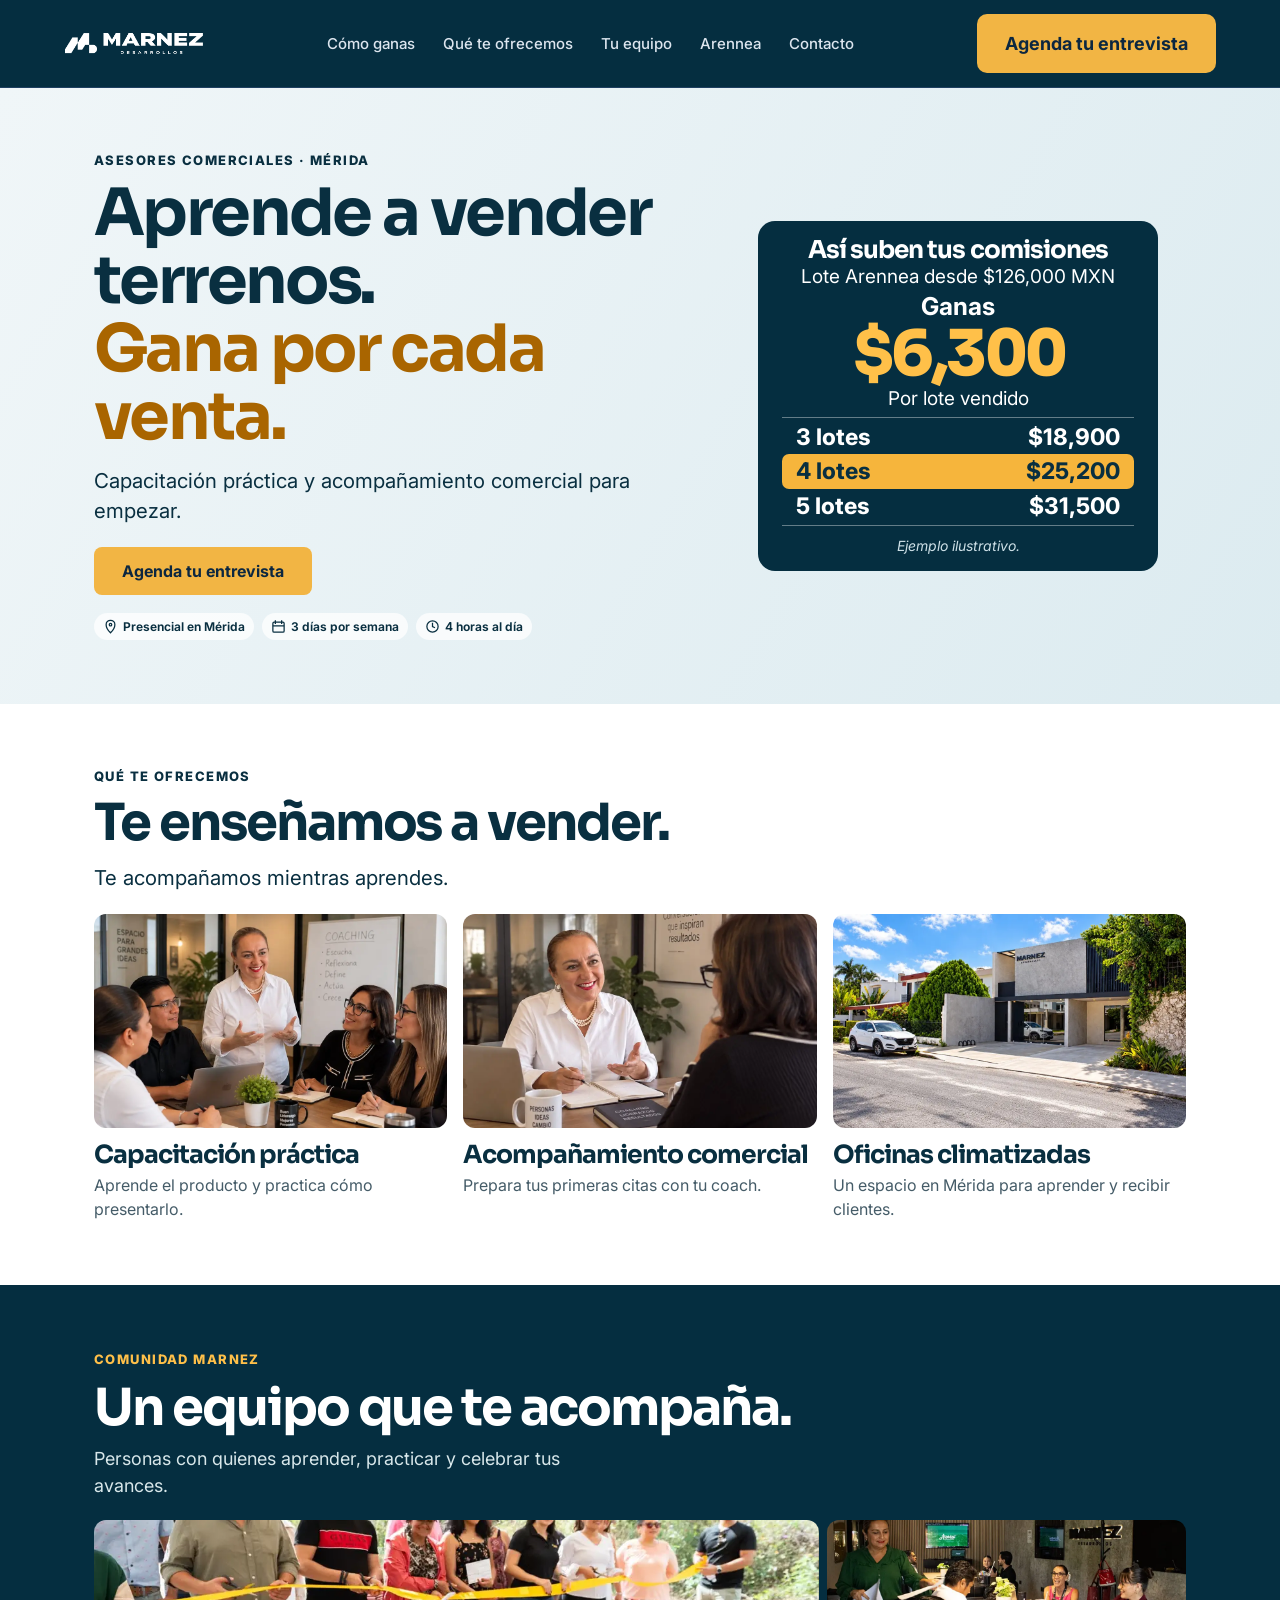
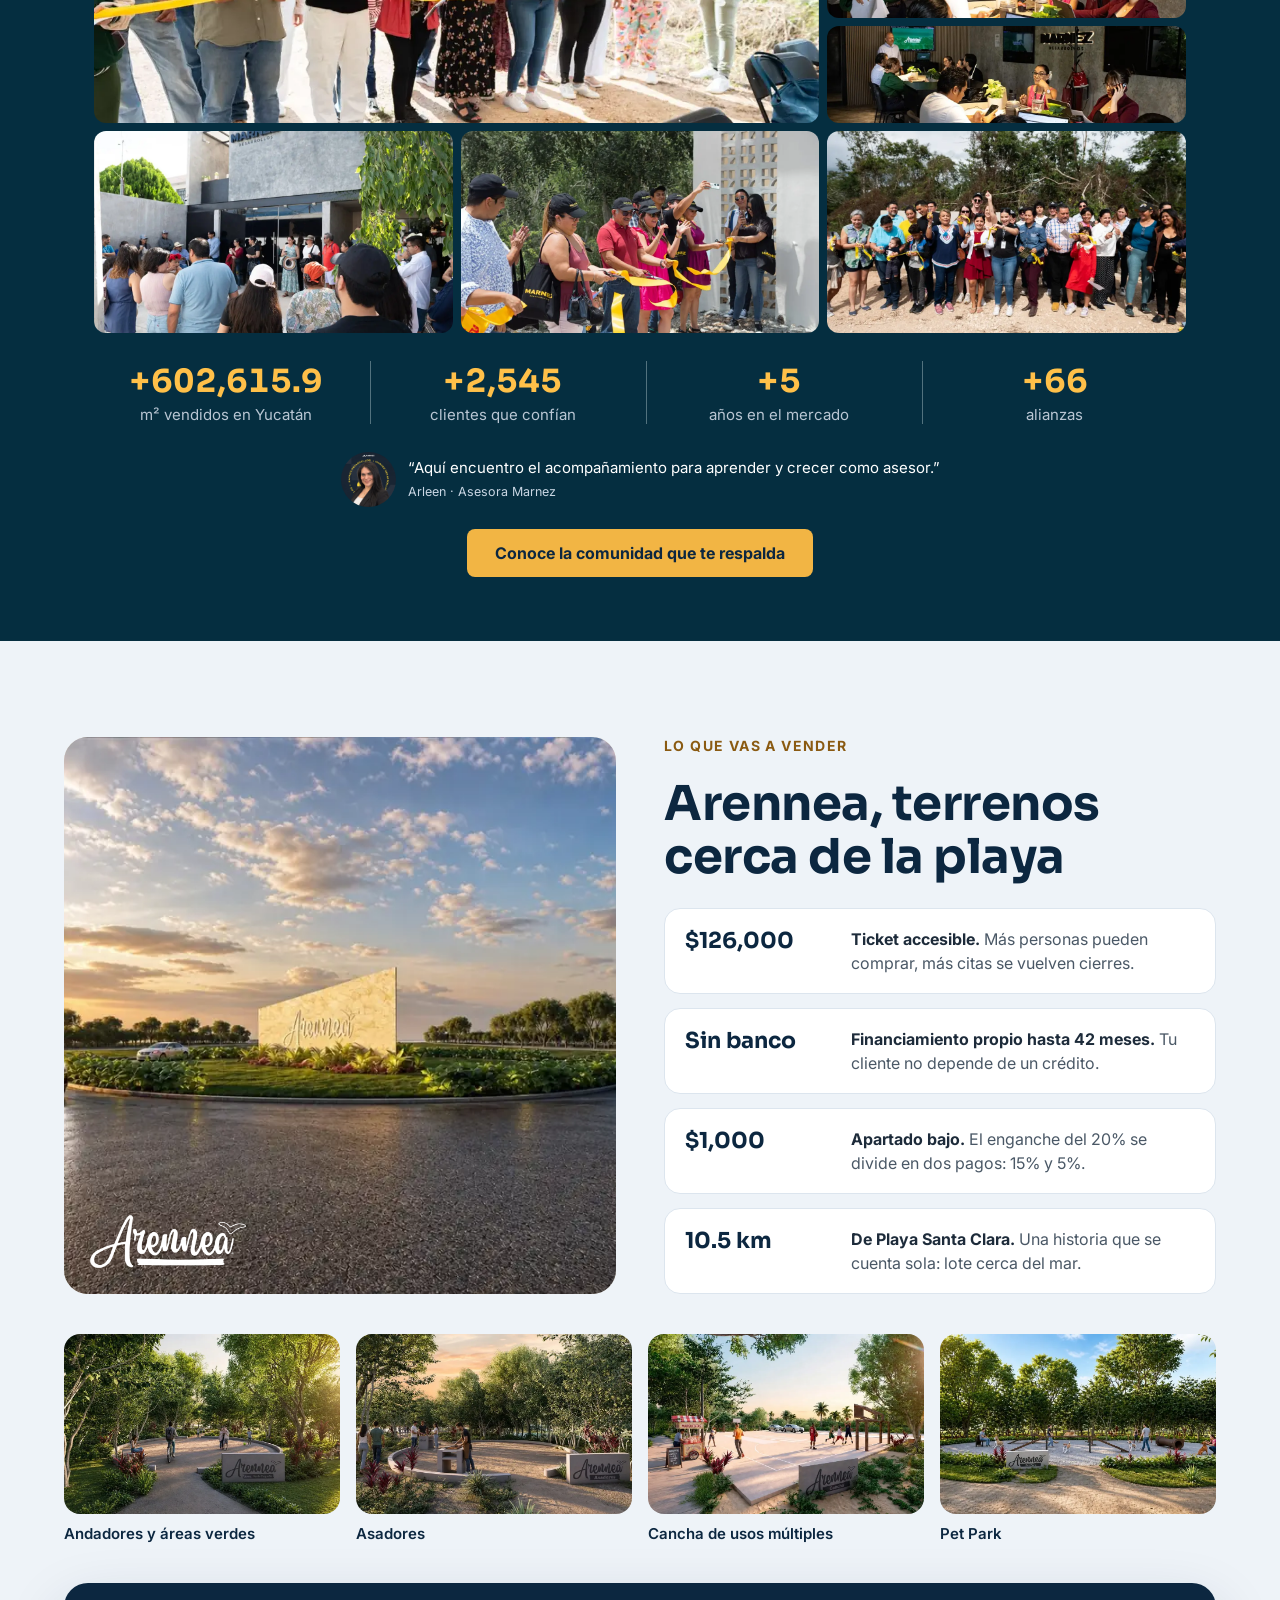
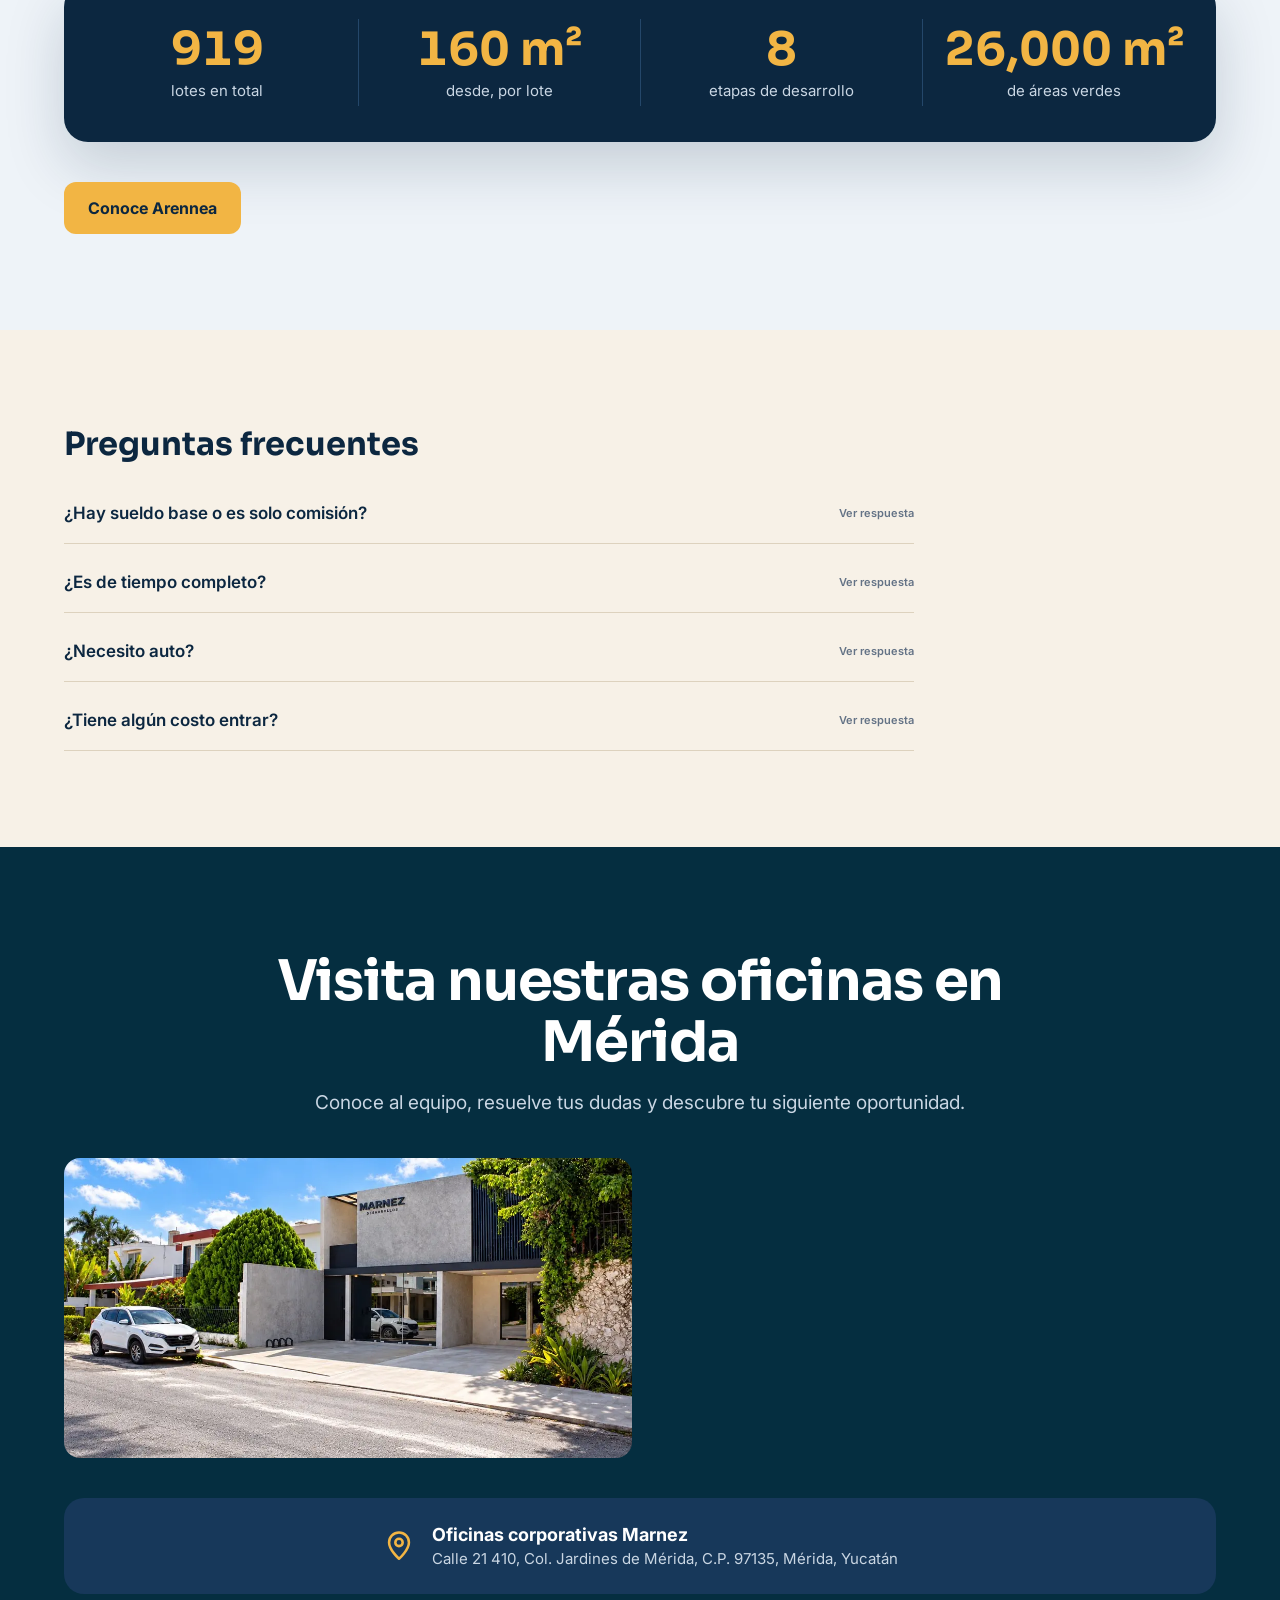
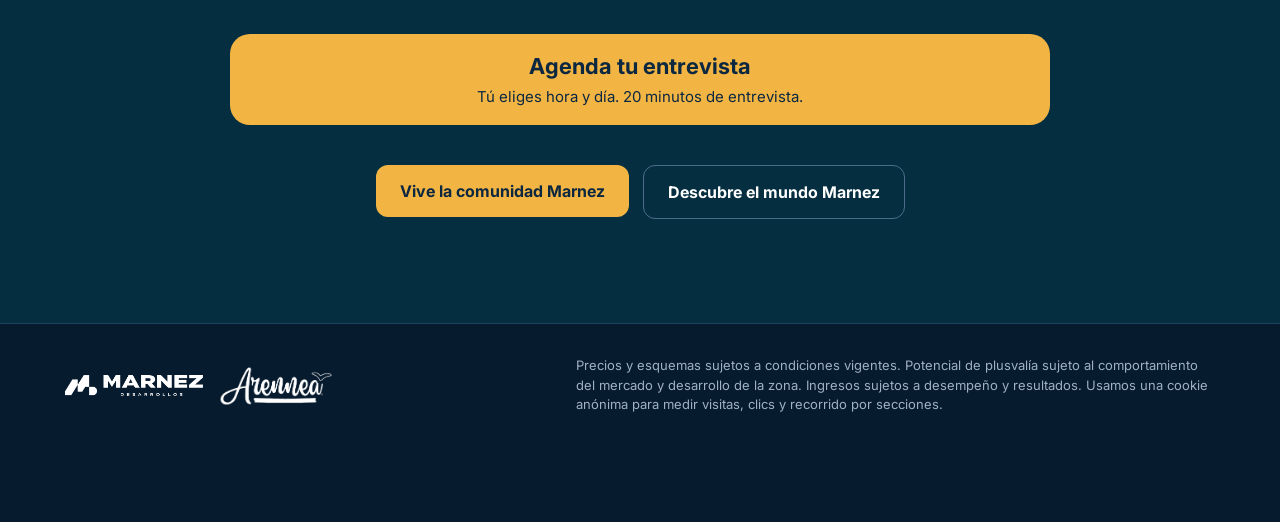
==== public/index.html @ d7399777 "V7" ====
<!doctype html>
<html lang="es">
<head>
<meta charset="utf-8"><meta name="viewport" content="width=device-width,initial-scale=1">
<title data-copy="v4-copy-001">Reclutamiento · Arennea y Marnez</title>



<link rel="stylesheet" href="styles.css?v=20261103b"><meta name="description" content="Crece como asesor inmobiliario con Marnez y Arennea. Capacitación, acompañamiento e ingresos por resultados. Agenda tu entrevista." data-copy-meta="v4-copy-002"></head>
<body>


<link rel="preconnect" href="https://fonts.googleapis.com">
<link rel="stylesheet" href="https://fonts.googleapis.com/css2?family=Sora:wght@500;600;700;800&amp;family=Inter:wght@400;500;600;700&amp;display=swap">


<div style="font-family: Inter, system-ui, sans-serif; color: #1D2B3A; background: #FFFFFF; width: 100%;">

<!-- NAV -->
<header style="background: #0C2740; position: sticky; top: 0; z-index: 10; border-bottom: 1px solid #1F4061;">
<div style="max-width: 1200px; margin: 0 auto; padding: 14px 24px; display: flex; align-items: center; justify-content: space-between; gap: 16px; flex-wrap: wrap;">
<img src="assets/imagen-01.png" alt="Marnez Desarrollos" style="width:140px;height:40px;object-fit:contain" decoding="async" data-copy-alt="v4-copy-003">
<button class="menu-toggle" aria-expanded="false" aria-controls="proposal-menu" type="button"><site-copy data-copy="v4-copy-004">Menú</site-copy></button><nav id="proposal-menu" aria-label="Secciones" style="display: flex; gap: 28px; flex-wrap: wrap; align-items: center;">
<a href="#ganancias" style="color: #DCE5EE; text-decoration: none; font-size: 15px; font-weight: 500;" data-link="url-1"><site-copy data-copy="v4-copy-005">Cómo ganas</site-copy></a>
<a href="#beneficios" style="color: #DCE5EE; text-decoration: none; font-size: 15px; font-weight: 500;" data-link="url-0"><site-copy data-copy="ref-navoffer">Qué te ofrecemos</site-copy></a>
<a href="#comunidad" style="color: #DCE5EE; text-decoration: none; font-size: 15px; font-weight: 500;" data-link="url-2"><site-copy data-copy="ref-navteam">Tu equipo</site-copy></a>
<a href="#arennea" style="color: #DCE5EE; text-decoration: none; font-size: 15px; font-weight: 500;" data-link="url-3"><site-copy data-copy="v4-copy-008">Arennea</site-copy></a>
<a href="#contacto" style="color: #DCE5EE; text-decoration: none; font-size: 15px; font-weight: 500;" data-link="url-4"><site-copy data-copy="v4-copy-009">Contacto</site-copy></a>
</nav>
<a class="btn-main" href="https://calendly.com/d/dvv8-h2z-jv6/asesor-comercial-inmobiliario" style="background: #F2B544; color: #0C2740; text-decoration: none; font-weight: 700; font-size: 15px; padding: 12px 20px; border-radius: 10px; min-height: 44px; box-sizing: border-box; display: inline-flex; align-items: center;" data-cta-location="menu" data-link="url-menu"><site-copy data-copy="ref-navbook">Agenda tu entrevista</site-copy></a>
</div>
</header>

<!-- 1 GANANCIAS (cuadro de comisiones) -->
<section id="inicio" data-track-section="inicio" class="concept cover"><div class="wrap cover-grid"><div><p class="kicker"><site-copy data-copy="ref-role">Asesores comerciales · Mérida</site-copy></p><h1><site-copy data-copy="ref-title">Aprende a vender terrenos.</site-copy> <em><site-copy data-copy="ref-accent">Gana por cada venta.</site-copy></em></h1><p class="lead"><site-copy data-copy="ref-lead">Capacitación práctica y acompañamiento comercial para empezar.</site-copy></p><a class="action" data-link="url-inicio" href="https://calendly.com/d/dvv8-h2z-jv6/asesor-comercial-inmobiliario" data-cta-location="inicio"><site-copy data-copy="btn-como">Agenda tu entrevista</site-copy></a><div class="chips"><span><svg aria-hidden="true" viewBox="0 0 24 24" fill="none" stroke="currentColor" stroke-width="2"><path d="M12 22s7-7 7-13a7 7 0 1 0-14 0c0 6 7 13 7 13Z"/><circle cx="12" cy="9" r="2"/></svg><site-copy data-copy="ref-chip0">Presencial en Mérida</site-copy></span><span><svg aria-hidden="true" viewBox="0 0 24 24" fill="none" stroke="currentColor" stroke-width="2"><rect x="3" y="5" width="18" height="16" rx="2"/><path d="M7 2v6m10-6v6M3 11h18"/></svg><site-copy data-copy="ref-chip1">3 días por semana</site-copy></span><span><svg aria-hidden="true" viewBox="0 0 24 24" fill="none" stroke="currentColor" stroke-width="2"><circle cx="12" cy="12" r="9"/><path d="M12 6v6l4 2"/></svg><site-copy data-copy="ref-chip2">4 horas al día</site-copy></span></div></div><aside id="ganancias" class="earn"><h2><site-copy data-copy="ref-table">Así suben tus comisiones</site-copy></h2><p><site-copy data-copy="v4-copy-061">Lote Arennea desde</site-copy> <site-copy data-copy="v4-copy-062">$126,000 MXN</site-copy></p><p class="earn-verb"><site-copy data-copy="ref-earn-verb">Ganas</site-copy></p><strong class="rate"><site-copy data-copy="v4-copy-064">$6,300</site-copy></strong><p><site-copy data-copy="ref-lote">Por lote vendido</site-copy></p><ul><li><site-copy data-copy="manual-v4-copy-065">3 lotes</site-copy><b><site-copy data-copy="manual-v4-copy-066">$18,900</site-copy></b></li><li><site-copy data-copy="manual-v4-copy-067">4 lotes</site-copy><b><site-copy data-copy="manual-v4-copy-068">$25,200</site-copy></b></li><li><site-copy data-copy="manual-v4-copy-069">5 lotes</site-copy><b><site-copy data-copy="manual-v4-copy-070">$31,500</site-copy></b></li></ul><small><site-copy data-copy="v4-copy-071">Ejemplo ilustrativo.</site-copy></small></aside></div></section><!-- 2 VENDE TERRENOS (hero) -->
<!-- 3 RUTA -->
<section class="concept offer" id="beneficios" data-track-section="beneficios"><div class="wrap"><p class="kicker"><site-copy data-copy="ref-offer">Qué te ofrecemos</site-copy></p><h2><site-copy data-copy="ref-teach">Te enseñamos a vender.</site-copy></h2><p class="lead"><site-copy data-copy="ref-learn">Te acompañamos mientras aprendes.</site-copy></p><div class="benefit-grid"><article><img src="assets/ruta-capacitacion.jpg" data-copy-alt="v4-copy-080" alt="Capacitación comercial en equipo" loading="lazy"><h3><site-copy data-copy="ref-benefit0">Capacitación práctica</site-copy></h3><p><site-copy data-copy="ref-desc0">Aprende el producto y practica cómo presentarlo.</site-copy></p></article><article><img src="assets/ruta-coaching.jpg" data-copy-alt="v4-copy-085" alt="Coaching individual acompañado" loading="lazy"><h3><site-copy data-copy="ref-benefit1">Acompañamiento comercial</site-copy></h3><p><site-copy data-copy="ref-desc1">Prepara tus primeras citas con tu coach.</site-copy></p></article><article><img src="assets/imagen-07.jpg" data-copy-alt="v4-copy-116" alt="Oficinas Marnez" loading="lazy"><h3><site-copy data-copy="ref-benefit2">Oficinas climatizadas</site-copy></h3><p><site-copy data-copy="ref-desc2">Un espacio en Mérida para aprender y recibir clientes.</site-copy></p></article></div></div></section><section id="comunidad" class="concept team" data-track-section="comunidad"><div class="wrap"><p class="kicker"><site-copy data-copy="ref-community">Comunidad Marnez</site-copy></p><h2><site-copy data-copy="ref-team">Un equipo que te acompaña.</site-copy></h2><p class="lead"><site-copy data-copy="ref-people">Personas con quienes aprender, practicar y celebrar tus avances.</site-copy></p><div class="mosaic"><img src="assets/imagen-02.jpg" data-copy-alt="v4-copy-017" alt="Comunidad Marnez" loading="lazy"><img src="assets/imagen-03.jpg" data-copy-alt="v4-copy-074" alt="Asesores Marnez trabajando en equipo" loading="lazy"><img src="assets/imagen-04.jpg" data-copy-alt="v4-copy-075" alt="Sesión de trabajo del equipo Marnez" loading="lazy"><img src="assets/imagen-14.jpg" data-copy-alt="v4-copy-145" alt="Comunidad Marnez" loading="lazy"><img src="assets/imagen-15.jpg" data-copy-alt="v4-copy-149" alt="Inauguración Marnez" loading="lazy"><img src="assets/imagen-05.jpg" data-copy-alt="v4-copy-076" alt="Equipo comercial Marnez" loading="lazy"></div><div class="facts"><div style="display: flex; flex-direction: column; gap: 4px;"><strong style="font-family: Sora, sans-serif; font-size: 32px; color: #FFFFFF;"><span data-count="671300.4" data-decimals="1"><site-copy data-copy="v4-copy-022">+671,300.4</site-copy></span></strong><span style="color: #B9C6D3; font-size: 15px;"><site-copy data-copy="v4-copy-023">m² vendidos en Yucatán</site-copy></span></div>
<div style="display: flex; flex-direction: column; gap: 4px;"><strong style="font-family: Sora, sans-serif; font-size: 32px; color: #FFFFFF;"><span data-count="2835"><site-copy data-copy="v4-copy-024">+2,835</site-copy></span></strong><span style="color: #B9C6D3; font-size: 15px;"><site-copy data-copy="v4-copy-025">clientes que confían</site-copy></span></div>
<div style="display: flex; flex-direction: column; gap: 4px;"><strong style="font-family: Sora, sans-serif; font-size: 32px; color: #FFFFFF;"><span data-count="6"><site-copy data-copy="v4-copy-026">+6</site-copy></span></strong><span style="color: #B9C6D3; font-size: 15px;"><site-copy data-copy="v4-copy-027">años en el mercado</site-copy></span></div>
<div style="display: flex; flex-direction: column; gap: 4px;"><strong style="font-family: Sora, sans-serif; font-size: 32px; color: #FFFFFF;"><span data-count="73"><site-copy data-copy="v4-copy-028">+73</site-copy></span></strong><span style="color: #B9C6D3; font-size: 15px;"><site-copy data-copy="v4-copy-029">alianzas</site-copy></span></div>
</div><figure class="advisor-note"><img src="assets/arleen.png" loading="lazy" alt="Arleen, asesora Marnez" data-copy-alt="v4-copy-018"><figcaption><site-copy data-copy="v4-copy-019">“Aquí encuentro el acompañamiento para aprender y crecer como asesor.”</site-copy><br><small><site-copy data-copy="v4-copy-020">Arleen · Asesora Marnez</site-copy></small></figcaption></figure><div class="team-action"><a class="action" data-link="url-8" href="https://www.facebook.com/marnezdesarrollos"><site-copy data-copy="btn-comunidad">Conoce la comunidad que te respalda</site-copy></a></div></div></section><section id="arennea" style="background: #EEF3F8;" data-track-section="arennea">
<div style="max-width: 1200px; margin: 0 auto; padding: 96px 24px; display: flex; flex-direction: column; gap: 40px;">
<div style="display: flex; flex-wrap: wrap; gap: 48px; align-items: stretch;">
<div class="project-image" style="flex: 1 1 460px; min-width: 0; min-height: 460px; border-radius: 24px;"><img src="assets/imagen-08.jpg" alt="Acceso de Arennea" style="width:100%;height:100%;position:absolute;object-fit:cover;inset:0" decoding="async" data-copy-alt="v4-copy-119"><img src="assets/imagen-09.png" alt="Arennea" style="position:absolute;width:160px;height:auto;bottom:24px;left:24px" decoding="async" data-copy-alt="v4-copy-120"></div>
<div style="flex: 1 1 460px; min-width: 0; display: flex; flex-direction: column; gap: 24px;">
<p style="margin: 0; color: #8A5A12; font-size: 14px; font-weight: 700; letter-spacing: .1em; text-transform: uppercase;"><site-copy data-copy="v4-copy-121">Lo que vas a vender</site-copy></p>
<h2 style="margin: 0; font-family: Sora, sans-serif; font-size: clamp(32px, 4vw, 48px); line-height: 1.1; color: #0C2740; letter-spacing: -0.01em;"><site-copy data-copy="v4-copy-122">Arennea, terrenos cerca de la playa</site-copy></h2>
<div style="display: flex; flex-direction: column; gap: 14px;">
<div style="display: flex; gap: 16px; align-items: flex-start; background: #FFFFFF; border: 1.5px solid #DCE5EE; border-radius: 16px; padding: 18px 20px;">
<strong style="font-family: Sora, sans-serif; font-size: 22px; color: #0C2740; min-width: 150px;"><site-copy data-copy="v4-copy-123">$126,000</site-copy></strong>
<span style="font-size: 16px; line-height: 1.5; color: #4A5866;"><strong style="color: #1D2B3A;"><site-copy data-copy="v4-copy-124">Ticket accesible.</site-copy></strong><site-copy data-copy="v4-copy-125"> Más personas pueden comprar, más citas se vuelven cierres.</site-copy></span>
</div>
<div style="display: flex; gap: 16px; align-items: flex-start; background: #FFFFFF; border: 1.5px solid #DCE5EE; border-radius: 16px; padding: 18px 20px;">
<strong style="font-family: Sora, sans-serif; font-size: 22px; color: #0C2740; min-width: 150px;"><site-copy data-copy="v4-copy-126">Sin banco</site-copy></strong>
<span style="font-size: 16px; line-height: 1.5; color: #4A5866;"><strong style="color: #1D2B3A;"><site-copy data-copy="v4-copy-127">Financiamiento propio hasta 42 meses.</site-copy></strong><site-copy data-copy="v4-copy-128"> Tu cliente no depende de un crédito.</site-copy></span>
</div>
<div style="display: flex; gap: 16px; align-items: flex-start; background: #FFFFFF; border: 1.5px solid #DCE5EE; border-radius: 16px; padding: 18px 20px;">
<strong style="font-family: Sora, sans-serif; font-size: 22px; color: #0C2740; min-width: 150px;"><site-copy data-copy="v4-copy-129">$1,000</site-copy></strong>
<span style="font-size: 16px; line-height: 1.5; color: #4A5866;"><strong style="color: #1D2B3A;"><site-copy data-copy="v4-copy-130">Apartado bajo.</site-copy></strong><site-copy data-copy="v4-copy-131"> El enganche del 20% se divide en dos pagos: 15% y 5%.</site-copy></span>
</div>
<div style="display: flex; gap: 16px; align-items: flex-start; background: #FFFFFF; border: 1.5px solid #DCE5EE; border-radius: 16px; padding: 18px 20px;">
<strong style="font-family: Sora, sans-serif; font-size: 22px; color: #0C2740; min-width: 150px;"><site-copy data-copy="v4-copy-132">10.5 km</site-copy></strong>
<span style="font-size: 16px; line-height: 1.5; color: #4A5866;"><strong style="color: #1D2B3A;"><site-copy data-copy="v4-copy-133">De Playa Santa Clara.</site-copy></strong><site-copy data-copy="v4-copy-134"> Una historia que se cuenta sola: lote cerca del mar.</site-copy></span>
</div>
</div>
</div>
</div>
<div style="display: grid; grid-template-columns: repeat(auto-fit, minmax(220px, 1fr)); gap: 16px;">
<div style="display: flex; flex-direction: column; gap: 10px;"><div class="photo" style="height: 180px; border-radius: 16px;"><img src="assets/imagen-10.jpg" alt="Andadores y áreas verdes" style="width:100%;height:100%;object-fit:cover;display:block" decoding="async" data-copy-alt="v4-copy-135"></div><span style="font-size: 15px; font-weight: 600; color: #0C2740;"><site-copy data-copy="v4-copy-136">Andadores y áreas verdes</site-copy></span></div>
<div style="display: flex; flex-direction: column; gap: 10px;"><div class="photo" style="height: 180px; border-radius: 16px;"><img src="assets/imagen-11.jpg" alt="Asadores" style="width:100%;height:100%;object-fit:cover;display:block" decoding="async" data-copy-alt="v4-copy-137"></div><span style="font-size: 15px; font-weight: 600; color: #0C2740;"><site-copy data-copy="v4-copy-138">Asadores</site-copy></span></div>
<div style="display: flex; flex-direction: column; gap: 10px;"><div class="photo" style="height: 180px; border-radius: 16px;"><img src="assets/imagen-12.jpg" alt="Cancha de usos múltiples" style="width:100%;height:100%;object-fit:cover;display:block" decoding="async" data-copy-alt="v4-copy-139"></div><span style="font-size: 15px; font-weight: 600; color: #0C2740;"><site-copy data-copy="v4-copy-140">Cancha de usos múltiples</site-copy></span></div>
<div style="display: flex; flex-direction: column; gap: 10px;"><div class="photo" style="height: 180px; border-radius: 16px;"><img src="assets/imagen-13.jpg" alt="Pet Park" style="width:100%;height:100%;object-fit:cover;display:block" decoding="async" data-copy-alt="v4-copy-141"></div><span style="font-size: 15px; font-weight: 600; color: #0C2740;"><site-copy data-copy="v4-copy-142">Pet Park</site-copy></span></div>
</div>
<div class="facts-strip">
<div class="fact"><strong><site-copy data-copy="arennea-dato-1">919</site-copy></strong><span><site-copy data-copy="arennea-dato-1-txt">lotes en total</site-copy></span></div>
<div class="fact"><strong><site-copy data-copy="arennea-dato-2">160 m²</site-copy></strong><span><site-copy data-copy="arennea-dato-2-txt">desde, por lote</site-copy></span></div>
<div class="fact"><strong><site-copy data-copy="arennea-dato-3">8</site-copy></strong><span><site-copy data-copy="arennea-dato-3-txt">etapas de desarrollo</site-copy></span></div>
<div class="fact"><strong><site-copy data-copy="arennea-dato-4">26,000 m²</site-copy></strong><span><site-copy data-copy="arennea-dato-4-txt">de áreas verdes</site-copy></span></div>
</div>
<a class="action" data-link="concept-product-url" href="https://marnez.mx/arennea/"><site-copy data-copy="btn-arennea">Conoce Arennea</site-copy></a></div>
</section>

<div id="faq" style="background:#F7F1E7;color:#0c2740" data-track-section="faq">
<div style="max-width: 1200px; margin: 0 auto; padding: 96px 24px; display: flex; flex-wrap: wrap; gap: 56px; align-items: flex-start;">
<div style="flex: 1 1 520px; min-width: 0; display: flex; flex-direction: column; gap: 8px;">
<h2 style="margin: 0 0 12px; font-family: Sora, sans-serif; font-size: 32px; line-height: 1.15; color: #0C2740;"><site-copy data-copy="v4-copy-160">Preguntas frecuentes</site-copy></h2>
<details>
<summary><site-copy data-copy="v4-copy-164">¿Hay sueldo base o es solo comisión?</site-copy><span class="faq-hint"><site-copy data-copy="v4-copy-165">Ver respuesta</site-copy></span></summary>
<p style="margin: 0 0 20px; font-size: 16px; line-height: 1.6; color: #4A5866;"><site-copy data-copy="v4-copy-166">Trabajas 100% por comisión. Recibes $6,300 MXN por lote, con pago semanal una vez que el cliente cubre el 15% de enganche. Puedes solicitar el pago en efectivo.</site-copy></p>
</details>
<details>
<summary><site-copy data-copy="v4-copy-167">¿Es de tiempo completo?</site-copy><span class="faq-hint"><site-copy data-copy="v4-copy-168">Ver respuesta</site-copy></span></summary>
<p style="margin: 0 0 20px; font-size: 16px; line-height: 1.6; color: #4A5866;"><site-copy data-copy="v4-copy-169">Puedes elegir el turno matutino o vespertino y dedicar el resto del día a tus proyectos.</site-copy></p>
</details>
<details>
<summary><site-copy data-copy="v4-copy-170">¿Necesito auto?</site-copy><span class="faq-hint"><site-copy data-copy="v4-copy-171">Ver respuesta</site-copy></span></summary>
<p style="margin: 0 0 20px; font-size: 16px; line-height: 1.6; color: #4A5866;"><site-copy data-copy="v4-copy-172">Solo necesitas celular, laptop y disposición para vender. Tu equipo te acompaña desde la primera cita.</site-copy></p>
</details>
<details>
<summary><site-copy data-copy="v4-copy-173">¿Tiene algún costo entrar?</site-copy><span class="faq-hint"><site-copy data-copy="v4-copy-174">Ver respuesta</site-copy></span></summary>
<p style="margin: 0 0 20px; font-size: 16px; line-height: 1.6; color: #4A5866;"><site-copy data-copy="v4-copy-175">Ingresar es gratis. Te recibimos con capacitación para que puedas empezar.</site-copy></p>
</details>

</div>
</div>
</div>

<section id="contacto" style="background: #0C2740; color: #FFFFFF;" data-track-section="contacto">
<div style="max-width: 1200px; margin: 0 auto; padding: 104px 24px; display: flex; flex-direction: column; gap: 40px; align-items: center; text-align: center;">
<div style="display: flex; flex-direction: column; gap: 16px; max-width: 760px; align-items: center;">
<h2 style="margin: 0; font-family: Sora, sans-serif; font-size: clamp(34px, 4.5vw, 56px); line-height: 1.08; letter-spacing: -0.02em;"><site-copy data-copy="v4-copy-176">Visita nuestras oficinas en Mérida</site-copy></h2>
<p style="margin: 0; font-size: 19px; line-height: 1.6; color: #C9D6E3;"><site-copy data-copy="v4-copy-177">Conoce al equipo, resuelve tus dudas y descubre tu siguiente oportunidad.</site-copy></p>
</div>
<div class="office-grid"><img src="assets/imagen-07.jpg" alt="Oficinas Marnez" decoding="async" data-copy-alt="v4-copy-116" class="office-image"><iframe title="Mapa de las oficinas Marnez" loading="lazy" src="https://maps.google.com/maps?q=Calle+21+410+Jardines+de+Merida+Yucatan&amp;output=embed" data-map="url-mapa"></iframe></div><div class="address-card">
<div style="display: flex; gap: 16px; align-items: center; text-align: left;">
<svg aria-hidden="true" width="34" height="34" viewBox="0 0 24 24" fill="none" stroke="#F2B544" stroke-width="1.8" stroke-linecap="round" stroke-linejoin="round" style="flex:none"><path d="M12 21s7-6.2 7-11.5A7 7 0 0 0 5 9.5C5 14.8 12 21 12 21Z"></path><circle cx="12" cy="9.5" r="2.6"></circle></svg>
<div style="display: flex; flex-direction: column; gap: 4px;"><strong style="font-size: 18px;"><site-copy data-copy="v4-copy-151">Oficinas corporativas Marnez</site-copy></strong><span style="font-size: 15px; color: #C9D6E3;"><site-copy data-copy="v4-copy-152">Calle 21 410, Col. Jardines de Mérida, C.P. 97135, Mérida, Yucatán</site-copy></span></div>
</div>
</div>
<div style="display: grid; grid-template-columns: repeat(auto-fit, minmax(280px, 1fr)); gap: 20px; width: 100%; max-width: 820px;">
<a class="btn-main" href="https://calendly.com/d/dvv8-h2z-jv6/asesor-comercial-inmobiliario" style="background: #F2B544; color: #0C2740; text-decoration: none; border-radius: 20px; padding: 28px; display: flex; flex-direction: column; gap: 8px; align-items: flex-start; text-align: left;" data-cta-location="final" data-link="url-final">

<strong style="font-size: 22px;"><site-copy data-copy="v4-copy-178">Agenda tu entrevista</site-copy></strong>
<span style="font-size: 15px;"><site-copy data-copy="v4-copy-179">Tú eliges hora y día. 20 minutos de entrevista.</site-copy></span>
</a>

</div>
<div class="actions"><a href="https://www.facebook.com/marnezdesarrollos" class="action" data-link="url-13"><site-copy data-copy="btn-facebook">Vive la comunidad Marnez</site-copy></a><a href="https://marnez.mx/" class="action action-ghost" data-link="url-14"><site-copy data-copy="btn-web">Descubre el mundo Marnez</site-copy></a></div>
</div>
<footer style="background: #071B2E; border-top: 1px solid #1F4061;">
<div style="max-width: 1200px; margin: 0 auto; padding: 32px 24px; display: flex; flex-wrap: wrap; gap: 24px; justify-content: space-between; align-items: center;">
<div style="display: flex; gap: 12px;">
<img src="assets/imagen-01.png" alt="Marnez Desarrollos" style="width:140px;height:40px;object-fit:contain" decoding="async" data-copy-alt="v4-copy-180">
<img src="assets/imagen-09.png" alt="Arennea" style="width:120px;height:40px;object-fit:contain" decoding="async" data-copy-alt="v4-copy-181">
</div>
<p style="margin: 0; font-size: 13px; line-height: 1.5; color: #9FB1C3; max-width: 640px;"><site-copy data-copy="v4-copy-182">Precios y esquemas sujetos a condiciones vigentes. Potencial de plusvalía sujeto al comportamiento del mercado y desarrollo de la zona. Ingresos sujetos a desempeño y resultados. Usamos una cookie anónima para medir visitas, clics y recorrido por secciones.</site-copy></p>
</div>
</footer>
</section>

<!-- 2 DOLOR -->
<!-- 3 CUANTO GANAS -->
<!-- 4 TESTIMONIOS -->
<!-- 5 RUTA -->
<!-- 6 BENEFICIOS -->
<!-- 7 ARENNEA -->
<!-- 8 RESPALDO -->
<!-- 9 PERFIL + FAQ -->
<!-- 10 CTA FINAL -->
</div>


<div class="floating-booking" inert><a class="btn-main" data-cta-location="flotante" href="https://calendly.com/d/dvv8-h2z-jv6/asesor-comercial-inmobiliario" data-link="url-flotante"><svg aria-hidden="true" width="22" height="22" viewBox="0 0 24 24" fill="none" stroke="currentColor" stroke-width="1.6"><rect x="3" y="5" width="18" height="16" rx="3"></rect><path d="M8 3v4m8-4v4M3 11h18m-11 5 2 2 4-4"></path></svg><span><site-copy data-copy="v4-copy-183">Agenda tu entrevista</site-copy></span><span aria-hidden="true">→</span></a></div><script src="script.js?v=20261103" defer></script></body>
</html>
---- public/styles.css ----
*{box-sizing:border-box}html{scroll-behavior:smooth;scroll-padding-top:90px}body{overflow-wrap:break-word}.photo{padding:0!important;overflow:hidden;display:block!important;position:relative}.project-image{overflow:hidden;position:relative;background:#e9dfcf}.interview-note{margin:0;font-size:15px;line-height:1.5;color:#c9d6e3}.advisors-gallery{display:grid;grid-template-columns:repeat(3,minmax(0,1fr));gap:24px}.eyebrow{color:#f2b544;font-size:14px;letter-spacing:.1em;text-transform:uppercase;font-weight:700}.btn-main{transition:transform .2s,filter .2s;justify-content:center!important;text-align:center!important;font-size:18px!important;padding:19px 28px!important;min-height:58px}.btn-main:hover{transform:translateY(-2px)}.faq-hint{font-size:11px;white-space:nowrap;color:#647386;align-self:center}a:focus-visible,summary:focus-visible,button:focus-visible{outline:3px solid #3cc6b5;outline-offset:5px}.menu-toggle{display:none}#contacto .btn-main{align-items:center!important}#ganancias strong{font-variant-numeric:tabular-nums}[data-count]{font-variant-numeric:tabular-nums}header nav a:hover{text-decoration:underline!important}
@media(max-width:700px){header>div{padding:12px 18px!important;gap:10px!important}header nav{display:none!important;width:100%;order:4;flex-direction:column;align-items:stretch!important;gap:0!important}header nav.is-open{display:flex!important}header nav a{padding:14px 8px;border-top:1px solid #24476a}.menu-toggle{display:block;border:1px solid #4d6c8a;border-radius:8px;padding:10px 12px;background:transparent;color:#fff;font:inherit}header .btn-main{display:none!important}header img{width:120px!important}section>div[style*="max-width: 1200px"],.advisors-section{padding:56px 20px!important;gap:28px!important}#inicio>div:first-child>div:last-child{flex-basis:100%!important}#inicio .photo{height:420px!important}#inicio>div:first-child>div:last-child>div:last-child{bottom:18px!important;max-width:none!important;padding:14px!important}#inicio>div:first-child>div:last-child>div:last-child strong{font-size:14px!important}#inicio>div:first-child>div:last-child>div:last-child span{font-size:11px!important}#inicio>div:last-child>div{grid-template-columns:repeat(2,minmax(0,1fr))!important;padding:24px 16px!important;gap:26px 12px!important}#inicio>div:last-child strong{font-size:26px!important}section div[style*="grid-template-columns: repeat(auto-fit, minmax(300px"]{grid-template-columns:1fr!important}.advisors-gallery{grid-template-columns:1fr}.advisors-gallery img{height:320px!important}#arennea .project-image{min-height:320px!important}#arennea div[style*="min-width: 150px"]{min-width:0!important}#arennea strong[style*="min-width: 150px"]{min-width:100px!important;font-size:19px!important}#ganancias>div>div:last-child{padding:24px 20px!important}#ganancias strong{font-size:22px!important}#ganancias div[style*="justify-content: space-between"]{flex-wrap:wrap}#faq>div>div:first-child{padding:26px!important}#contacto>div{padding:60px 20px!important}#contacto>div>div:last-child{grid-template-columns:1fr!important}h1{font-size:40px!important}h2{font-size:32px!important}ol{grid-template-columns:1fr!important}footer>div{padding:28px 20px!important}}
@media(prefers-reduced-motion:reduce){html{scroll-behavior:auto}*{transition:none!important}}


body{margin:0;background:#FFFFFF}
a{color:#0C2740}a:hover{color:#132F4C}
.ph{display:flex;flex-direction:column;align-items:center;justify-content:center;gap:8px;text-align:center;box-sizing:border-box;padding:16px;font-family:Inter,system-ui,sans-serif;font-size:13px;font-weight:600;letter-spacing:.02em}
.ph-dark{background:#1B3A57;color:#C9D6E3;border:1.5px dashed #4D6C8A}
.ph-light{background:#E9DFCF;color:#5A4A33;border:1.5px dashed #B9A584}
details{border-bottom:1px solid #E3E8EE}
details summary{cursor:pointer;list-style:none;padding:20px 0;font-weight:600;font-size:17px;color:#0C2740;display:flex;justify-content:space-between;gap:16px}
details summary::-webkit-details-marker{display:none}
.btn-main:hover{filter:brightness(1.06)}
.btn-ghost:hover{background:rgba(255,255,255,.08)}

/* Ruta visual: una fotografía por etapa */
#ruta .route-grid{display:grid!important;grid-template-columns:repeat(5,minmax(0,1fr))!important;gap:20px!important;padding:0;list-style:none;align-items:stretch}
#ruta .route-card{padding:0!important;gap:0!important;overflow:hidden;min-width:0}
#ruta .route-photo{display:block;width:100%;aspect-ratio:3/2;object-fit:cover;flex:none}
#ruta .route-copy{padding:22px;display:flex;flex-direction:column;gap:12px}
@media(min-width:701px) and (max-width:1050px){#ruta .route-grid{grid-template-columns:repeat(3,minmax(0,1fr))!important}}
@media(max-width:700px){#ruta .route-grid{grid-template-columns:1fr!important}#ruta .route-photo{aspect-ratio:16/10}#ruta .route-copy{padding:24px}}

.stats-title{font-family:Sora, sans-serif;font-size:clamp(24px,3vw,34px);line-height:1.2;text-align:center;margin:32px 20px 4px;color:#fff}.arleen-portrait{width:64px;height:64px;flex:none;border-radius:10px;background-image:url("assets/arleen.png");background-size:210%;background-position:50% 38%}
site-copy{display:contents}body{overflow-x:clip}.arleen-portrait{background-image:none;position:relative;overflow:hidden}.arleen-portrait img{position:absolute;width:210%;max-width:none;height:210%;object-fit:cover;left:-55%;top:-42%}.floating-booking{position:fixed;right:28px;bottom:24px;z-index:50;opacity:0;transform:translateY(100px);pointer-events:none;transition:opacity .25s,transform .25s}.floating-booking.visible{opacity:1;transform:none;pointer-events:auto}.floating-booking .btn-main{display:flex;align-items:center;gap:12px;border-radius:100px;background:#F2B544;color:#0c2740;font:700 16px Inter,system-ui;text-decoration:none;box-shadow:0 12px 35px #071b2e40}.floating-booking svg{flex:none}.floating-booking span{white-space:nowrap}@media(max-width:700px){.floating-booking{left:16px;right:16px;bottom:max(14px,env(safe-area-inset-bottom))}.floating-booking .btn-main{font-size:15px!important;padding:16px!important;min-height:58px;border-radius:14px}#inicio h1{font-size:clamp(32px,8.8vw,40px)!important}#inicio>div:first-child>div:last-child>div:last-child{left:10px!important;right:10px!important}.arleen-portrait{width:48px;height:58px}footer{padding-bottom:75px}section,section>div{min-width:0}#arennea .project-image{width:100%}}
.actions{display:flex;flex-wrap:wrap;gap:14px}.action{align-self:flex-start;display:inline-flex;align-items:center;justify-content:center;background:#f2b544;color:#0c2740;padding:16px 24px;border-radius:12px;font:700 16px Inter,system-ui;text-decoration:none}.action:hover{background:#ffd581}.office-grid{width:100%;display:grid;grid-template-columns:1fr 1fr;gap:16px}.office-grid>*{display:block;width:100%;height:300px;object-fit:cover;border:0;border-radius:16px}#ganancias #faq>div{display:block!important}#faq details{max-width:850px}#arennea>div>p,#comunidad p{font-size:18px;line-height:1.55;margin:0}section{scroll-margin-top:80px}#contacto footer{padding-bottom:75px}
@media(max-width:700px){.office-grid{grid-template-columns:1fr}.office-grid>*{height:220px}.actions,.action{width:100%;box-sizing:border-box}.actions>a{flex:1 1 100%}#ganancias>div:first-child{padding:52px 18px!important;gap:28px!important}#ganancias>div:first-child>div:last-child{padding:22px!important}#ruta>div,#ganancias #faq>div{padding:48px 20px!important}#contacto footer{padding-bottom:96px}}
.projection{display:grid;grid-template-columns:auto 1fr;align-items:center;gap:12px;padding:16px;border-radius:14px;background:#193952}.projection label{grid-column:1/-1;font-weight:600}.projection select{padding:10px 14px;border-radius:8px;font:inherit}.projection output{font:700 clamp(18px,2vw,26px) Sora,system-ui;color:#f2b544}

/* Título con jornada incluida */
.title-accent{display:block;color:#8A5A12}
/* Arennea · cifras */
.facts-strip{display:grid;grid-template-columns:repeat(4,minmax(0,1fr));background:#0C2740;border-radius:24px;padding:36px 12px;box-shadow:0 24px 60px rgba(12,39,64,.18)}
.fact{display:flex;flex-direction:column;align-items:center;text-align:center;gap:8px;padding:6px 16px}
.fact+.fact{border-left:1px solid #24476A}
.fact strong{font-family:Sora,sans-serif;font-size:clamp(28px,3.6vw,46px);line-height:1.05;color:#F2B544;font-variant-numeric:tabular-nums;white-space:nowrap}
.fact span{font-size:15px;color:#C9D6E3}
@media(max-width:700px){.facts-strip{grid-template-columns:repeat(2,minmax(0,1fr));padding:20px 8px;row-gap:22px;border-radius:20px}.fact:nth-child(3){border-left:0}.fact:nth-child(n+3){border-top:1px solid #24476A;padding-top:22px}.fact+.fact{border-left:1px solid #24476A}.fact:nth-child(3){border-left:0}.fact strong{font-size:26px}}
/* Contacto */
.address-card{display:flex;justify-content:center;width:100%;background:#17385A;border-radius:20px;padding:26px 32px}
#faq details{border-bottom-color:#DDD2BE}
.action{text-align:center}
#contacto .actions{justify-content:center}.action-ghost{background:transparent;color:#fff;border:1.5px solid #4D6C8A}.action-ghost:hover{background:rgba(255,255,255,.1);color:#fff}
header, #contacto{background:#052e40!important}
.concept{color:#092f40}
.concept .wrap{width:min(1180px,100%);margin:auto;padding:clamp(32px,5vw,72px) clamp(18px,3.5vw,44px)}
.concept h1,.concept h2,.concept h3{font-family:Sora,Inter,system-ui,sans-serif;line-height:1.04;letter-spacing:-.04em;margin:0}
.cover{background:linear-gradient(120deg,#f0f6f8,#dcebf0)}
.cover-grid{display:grid;grid-template-columns:1.28fr 1fr;gap:clamp(24px,4vw,55px);align-items:center}
.concept .kicker,#comunidad .kicker{font-weight:800;letter-spacing:.11em;text-transform:uppercase;font-size:13px;margin:0 0 12px}
.cover h1{font-size:clamp(40px,5.1vw,72px);max-width:13em}.cover em{display:block;color:#a96500;font-style:normal}
.concept .lead{font-size:clamp(17px,1.6vw,22px);line-height:1.5;margin:14px 0 20px;max-width:44ch}
.concept .action{border-radius:8px;padding:14px 28px}
.chips{display:flex;gap:8px;flex-wrap:wrap;margin-top:18px}.chips>span{display:inline-flex;align-items:center;gap:5px;background:#ffffffbf;padding:6px 9px;border-radius:20px;font-size:12px;font-weight:650}.chips svg{width:15px;height:15px}
.earn{background:#052e40;color:white;padding:clamp(20px,3vw,36px);border-radius:17px;text-align:center;scroll-margin-top:110px}.earn h2{font-size:clamp(21px,2vw,29px)}.earn p{margin:7px 0;font-size:16px}.rate{display:block;font:800 clamp(38px,4vw,60px)/1.1 Sora,system-ui;color:#ffc049;letter-spacing:-.05em}.earn ul{padding:9px 0;margin:16px 0 9px;border-block:1px solid #ffffff60;list-style:none}.earn li{display:flex;align-items:center;justify-content:space-between;padding:8px 12px;font-weight:700}.earn li:nth-child(2){background:#f6b53c;color:#092f40;border-radius:7px}.earn small{color:#cee0e7}
.concept:not(.cover) h2{font-size:clamp(32px,4vw,52px)}.benefit-grid{display:grid;grid-template-columns:repeat(3,1fr);gap:16px}.benefit-grid img,.mosaic img{display:block;width:100%;height:100%;object-fit:cover;border-radius:12px}.benefit-grid img{aspect-ratio:1.65;height:auto}.benefit-grid h3{font-size:clamp(19px,2vw,25px);margin:14px 0 5px}.benefit-grid p{line-height:1.5;margin:0;color:#455c68}
.team{background:#052e40;color:white}#comunidad .kicker{color:#ffc049}#comunidad .lead{margin:10px 0 20px;color:#d8e7ea}.mosaic{display:grid;grid-template-columns:repeat(6,minmax(0,1fr));grid-template-rows:repeat(4,clamp(65px,7.6vw,105px));gap:8px}.mosaic img{grid-column:span 2;min-height:0}.mosaic img:first-child{grid-column:span 4;grid-row:span 2}.mosaic img:nth-child(n+4){grid-row:span 2}.facts{display:grid;grid-template-columns:repeat(4,1fr);text-align:center;gap:12px;margin:28px 0}.facts>div+div{border-left:1px solid #52727e}.facts strong{color:#ffc049!important}.team-action{text-align:center}
.path-details{max-width:1160px;margin:10px auto}.path-details>summary{padding:18px 24px;justify-content:center}.path-details>summary:after{content:'＋'}.path-details[open]>summary:after{content:'−'}
@media(max-width:700px){#inicio .cover-grid{grid-template-columns:1fr!important;gap:24px!important;padding:34px 18px!important}#inicio .cover-grid>div{padding:0!important}.benefit-grid{grid-template-columns:1fr}.benefit-grid article{display:grid;grid-template-columns:33% 1fr;column-gap:12px;align-items:center}.benefit-grid img{grid-row:span 2;height:100%;max-height:120px;min-height:88px}.benefit-grid h3{align-self:end;margin-top:0}.benefit-grid p{align-self:start}.facts{grid-template-columns:1fr 1fr}.facts>div:nth-child(3){border-left:0}.mosaic{gap:5px;grid-template-rows:repeat(4,47px)}.mosaic img{border-radius:6px}}

.advisor-note{display:flex;align-items:center;justify-content:center;gap:12px;margin:16px auto 22px;max-width:600px}.advisor-note img{width:55px;height:55px;object-fit:cover;border-radius:50%}.advisor-note figcaption{font-size:15px;line-height:1.5}.advisor-note small{color:#c9d6e3}
@media(max-width:700px){.team .facts{grid-template-columns:repeat(2,minmax(0,1fr))}.team .facts>div{min-width:0}.team .facts strong{font-size:clamp(21px,5.7vw,29px)!important}}

/* Comisiones por lote vendido */
.earn{box-sizing:border-box;width:100%;max-width:400px;justify-self:center;min-width:0;padding:16px clamp(16px,2vw,24px);container-type:inline-size}
.earn h2{font-size:clamp(19px,7cqw,25px)}
.earn p{margin:3px 0;font-size:clamp(15px,5.6cqw,19px);line-height:1.2}
.earn .earn-verb{margin:4px 0 0;font-weight:700;font-size:clamp(19px,7cqw,25px)}
.earn .rate{font-size:clamp(40px,18cqw,64px);line-height:1}
.earn ul{padding:2px 0;margin:6px 0 9px}
.earn li{gap:8px;padding:4px clamp(8px,4cqw,16px);font-size:clamp(17px,6.5cqw,24px);line-height:1.15;font-weight:750}
.earn li b{font-weight:inherit}
.earn small{font-size:14px;font-style:italic}
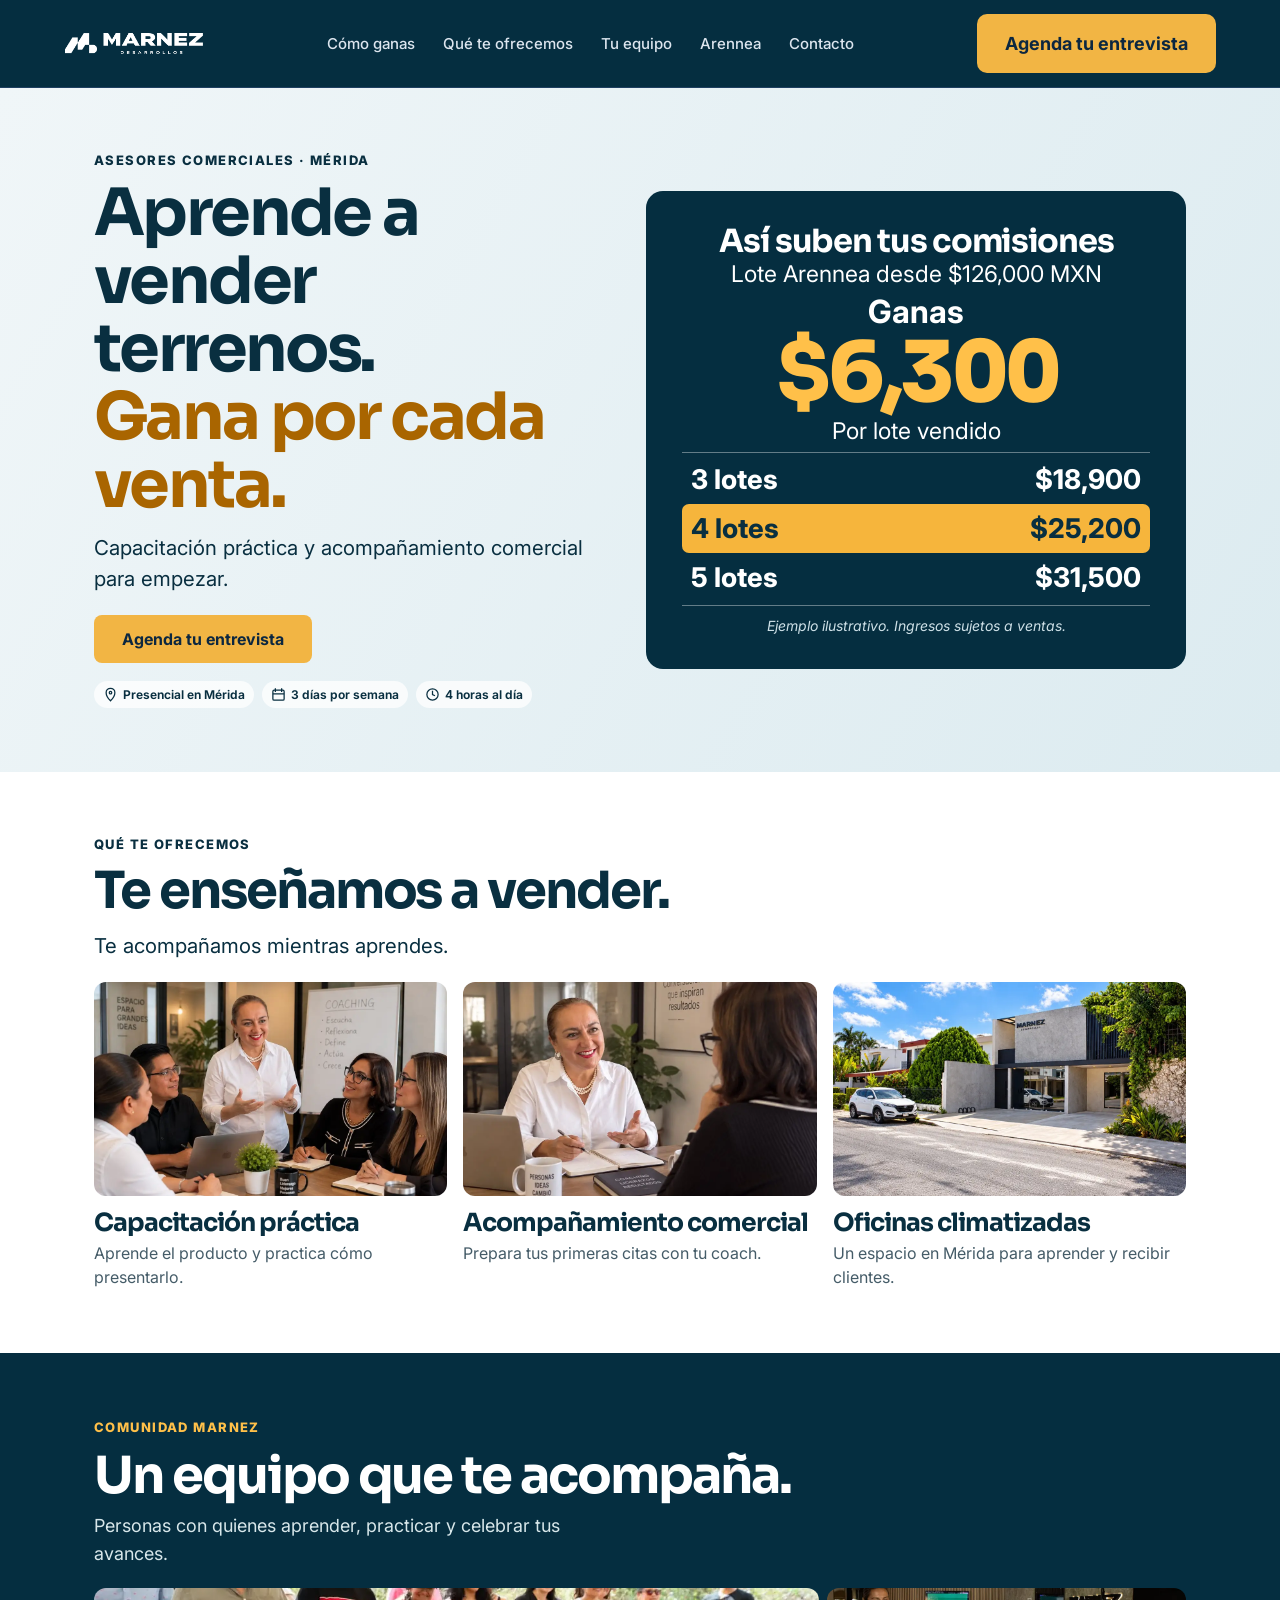
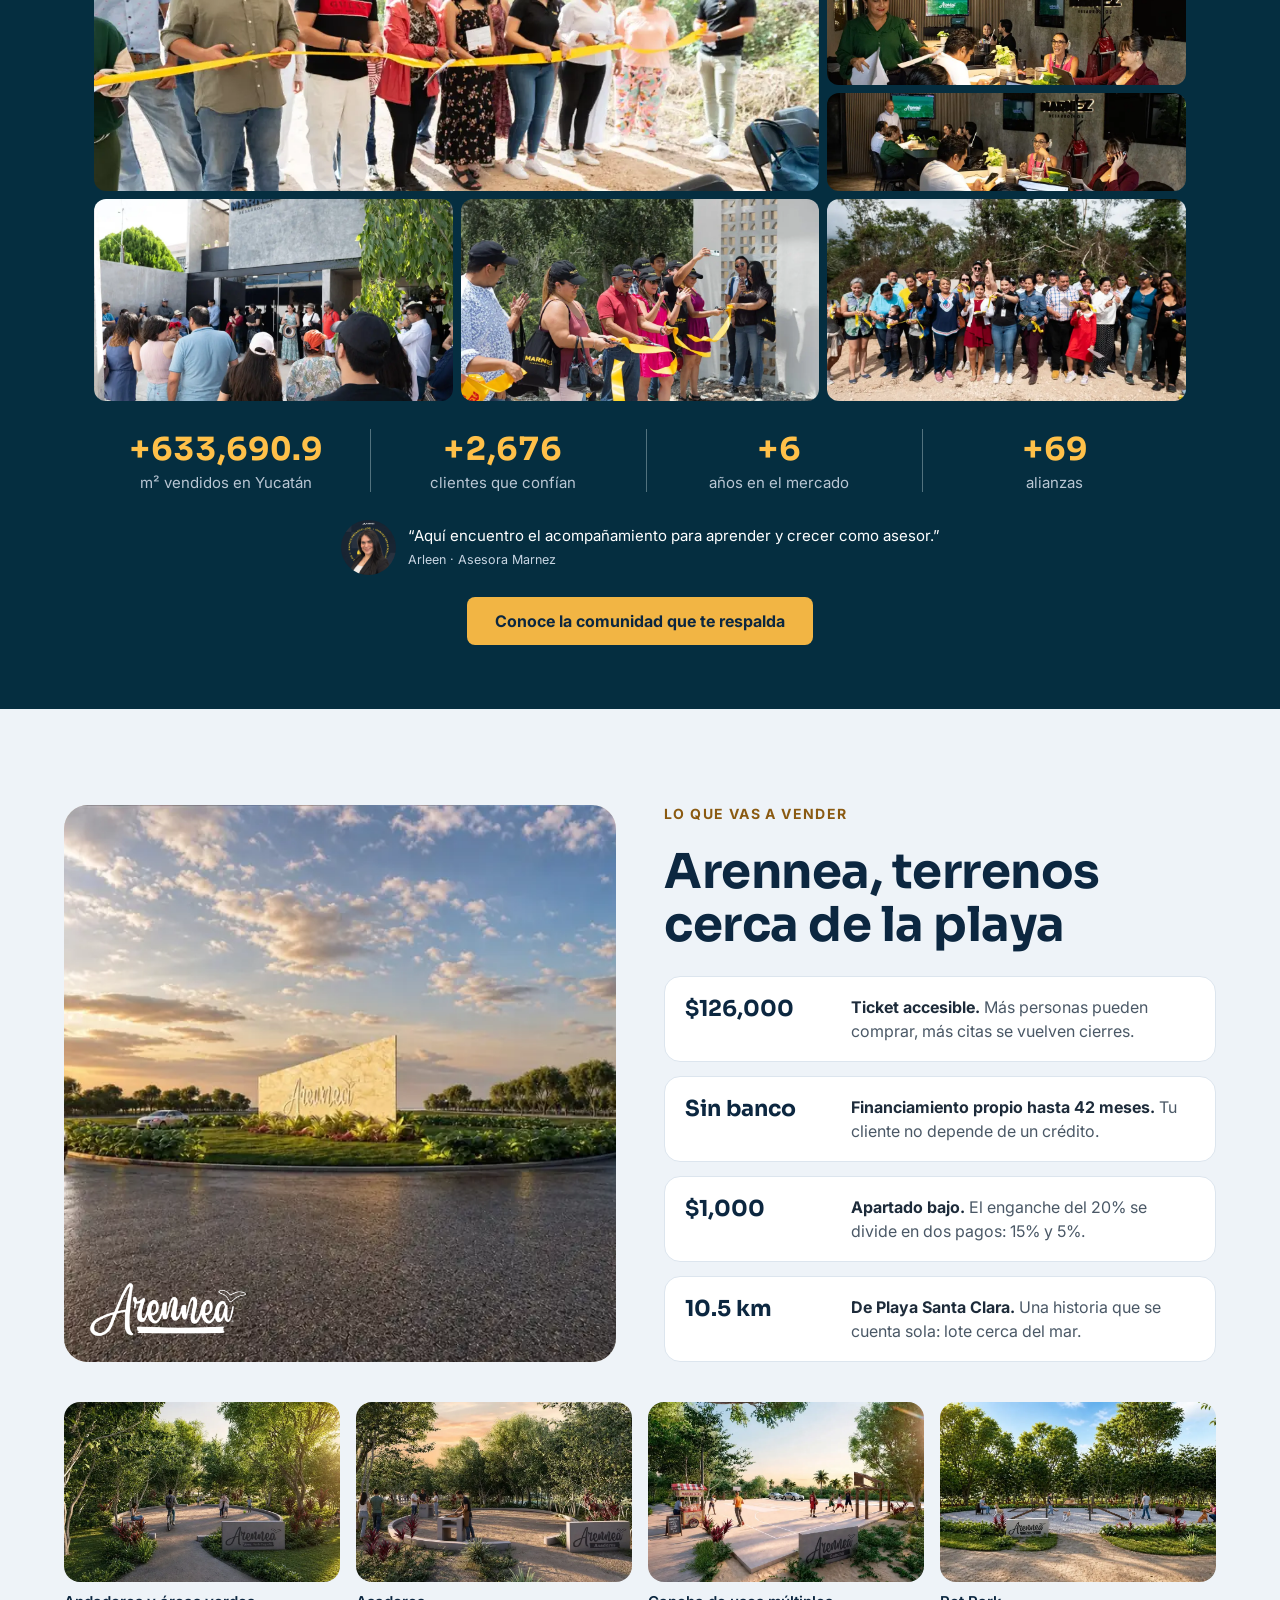
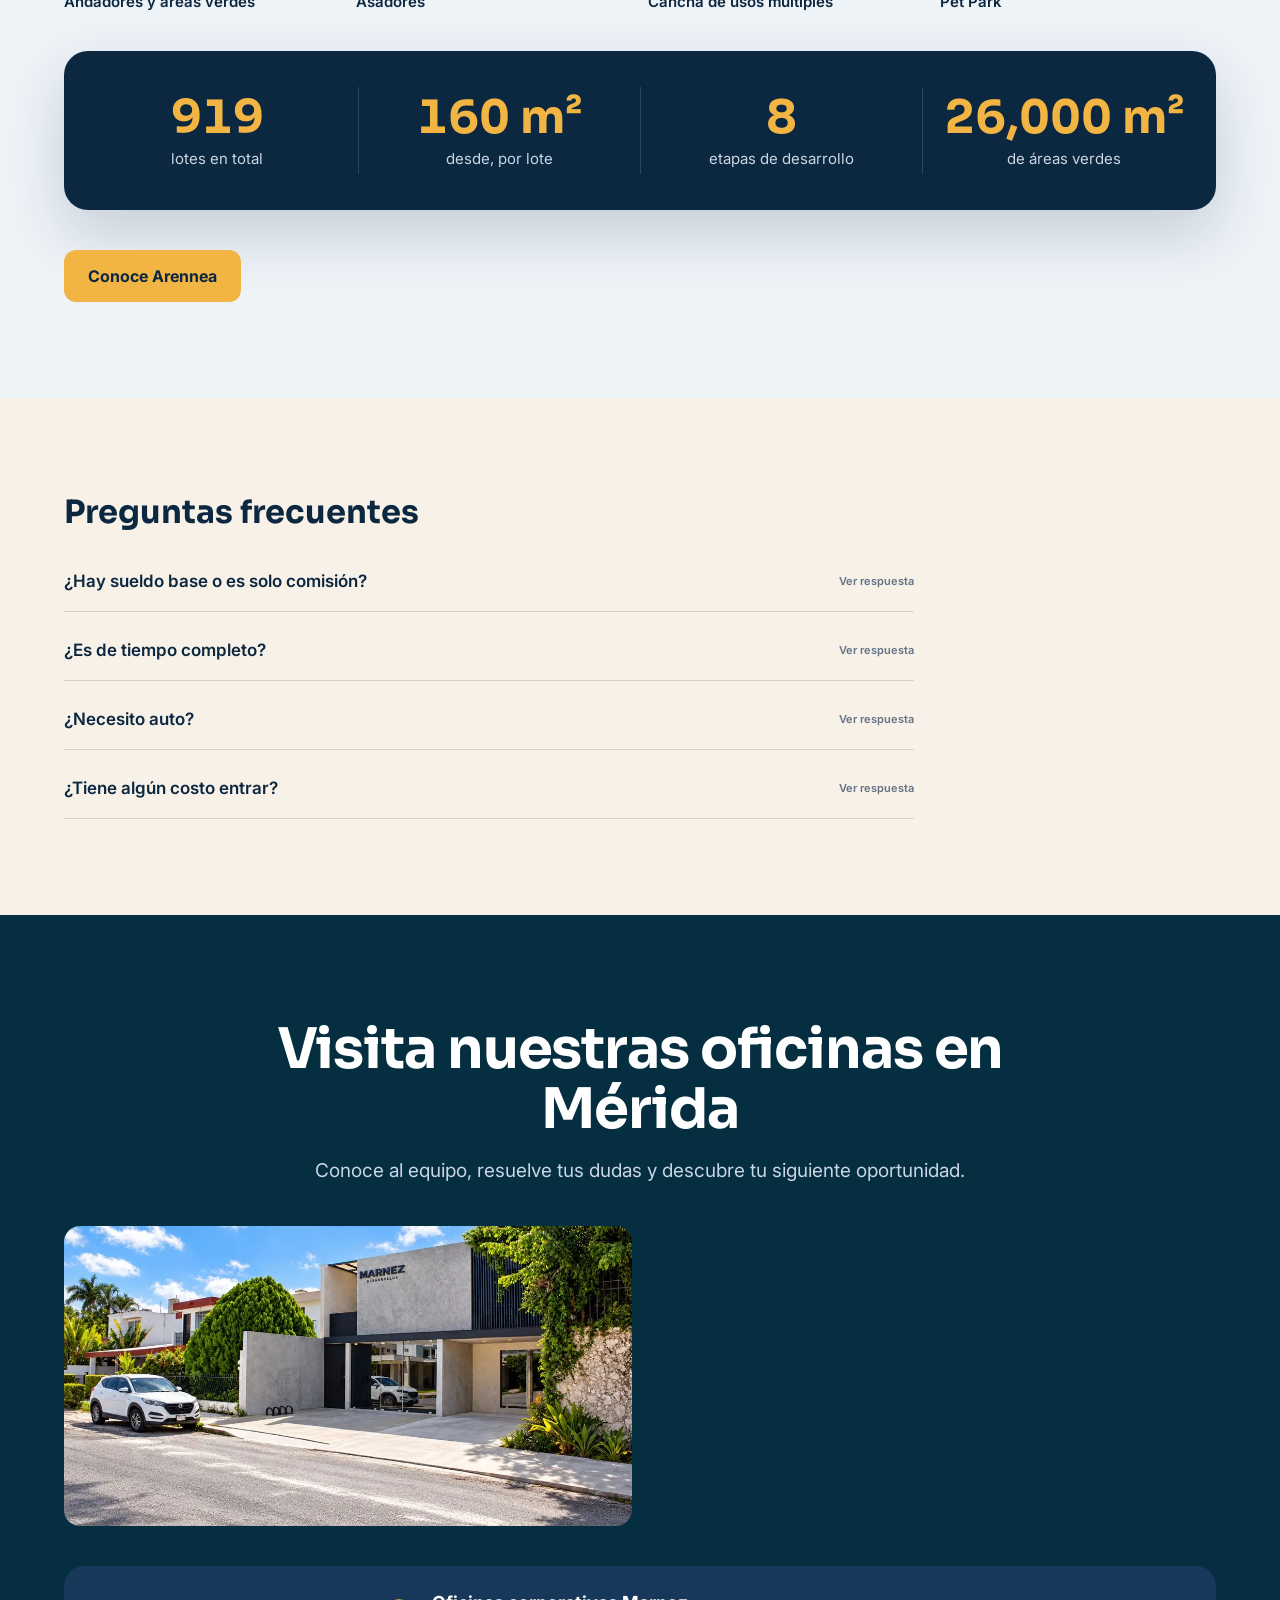
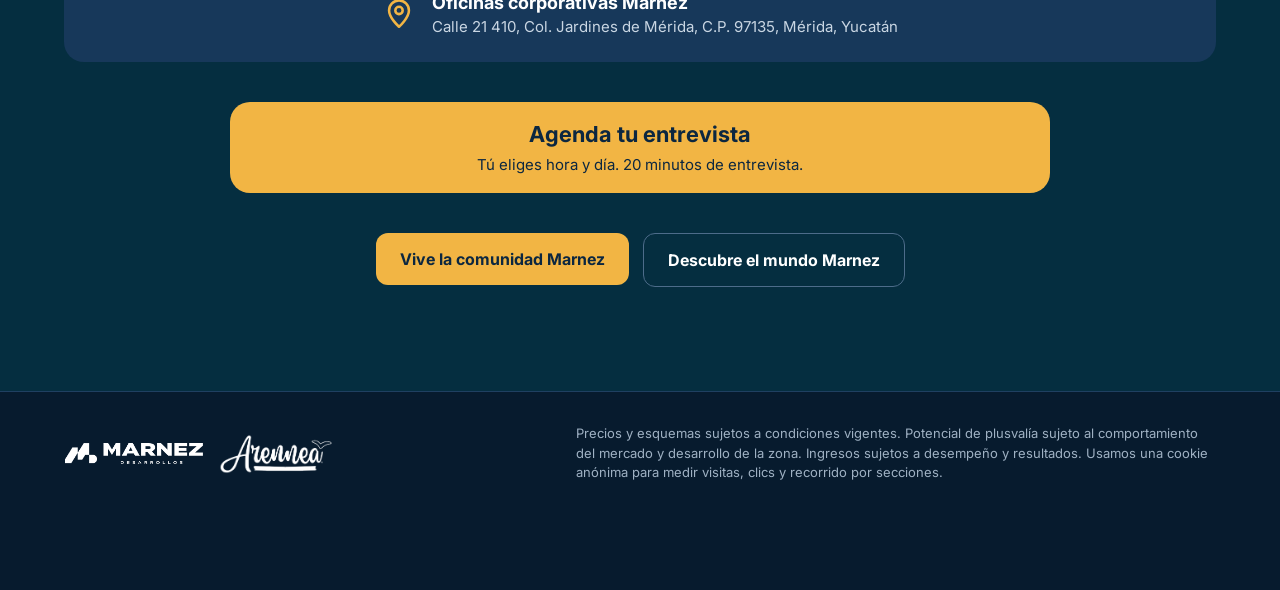
==== commit bb5c21ae: "V8" ====
--- a/public/index.html
+++ b/public/index.html
@@ -32,7 +32,7 @@
 </header>
 
 <!-- 1 GANANCIAS (cuadro de comisiones) -->
-<section id="inicio" data-track-section="inicio" class="concept cover"><div class="wrap cover-grid"><div><p class="kicker"><site-copy data-copy="ref-role">Asesores comerciales · Mérida</site-copy></p><h1><site-copy data-copy="ref-title">Aprende a vender terrenos.</site-copy> <em><site-copy data-copy="ref-accent">Gana por cada venta.</site-copy></em></h1><p class="lead"><site-copy data-copy="ref-lead">Capacitación práctica y acompañamiento comercial para empezar.</site-copy></p><a class="action" data-link="url-inicio" href="https://calendly.com/d/dvv8-h2z-jv6/asesor-comercial-inmobiliario" data-cta-location="inicio"><site-copy data-copy="btn-como">Agenda tu entrevista</site-copy></a><div class="chips"><span><svg aria-hidden="true" viewBox="0 0 24 24" fill="none" stroke="currentColor" stroke-width="2"><path d="M12 22s7-7 7-13a7 7 0 1 0-14 0c0 6 7 13 7 13Z"/><circle cx="12" cy="9" r="2"/></svg><site-copy data-copy="ref-chip0">Presencial en Mérida</site-copy></span><span><svg aria-hidden="true" viewBox="0 0 24 24" fill="none" stroke="currentColor" stroke-width="2"><rect x="3" y="5" width="18" height="16" rx="2"/><path d="M7 2v6m10-6v6M3 11h18"/></svg><site-copy data-copy="ref-chip1">3 días por semana</site-copy></span><span><svg aria-hidden="true" viewBox="0 0 24 24" fill="none" stroke="currentColor" stroke-width="2"><circle cx="12" cy="12" r="9"/><path d="M12 6v6l4 2"/></svg><site-copy data-copy="ref-chip2">4 horas al día</site-copy></span></div></div><aside id="ganancias" class="earn"><h2><site-copy data-copy="ref-table">Así suben tus comisiones</site-copy></h2><p><site-copy data-copy="v4-copy-061">Lote Arennea desde</site-copy> <site-copy data-copy="v4-copy-062">$126,000 MXN</site-copy></p><p class="earn-verb"><site-copy data-copy="ref-earn-verb">Ganas</site-copy></p><strong class="rate"><site-copy data-copy="v4-copy-064">$6,300</site-copy></strong><p><site-copy data-copy="ref-lote">Por lote vendido</site-copy></p><ul><li><site-copy data-copy="manual-v4-copy-065">3 lotes</site-copy><b><site-copy data-copy="manual-v4-copy-066">$18,900</site-copy></b></li><li><site-copy data-copy="manual-v4-copy-067">4 lotes</site-copy><b><site-copy data-copy="manual-v4-copy-068">$25,200</site-copy></b></li><li><site-copy data-copy="manual-v4-copy-069">5 lotes</site-copy><b><site-copy data-copy="manual-v4-copy-070">$31,500</site-copy></b></li></ul><small><site-copy data-copy="v4-copy-071">Ejemplo ilustrativo.</site-copy></small></aside></div></section><!-- 2 VENDE TERRENOS (hero) -->
+<section id="inicio" data-track-section="inicio" class="concept cover"><div class="wrap cover-grid"><div><p class="kicker"><site-copy data-copy="ref-role">Asesores comerciales · Mérida</site-copy></p><h1><site-copy data-copy="ref-title">Aprende a vender terrenos.</site-copy> <em><site-copy data-copy="ref-accent">Gana por cada venta.</site-copy></em></h1><p class="lead"><site-copy data-copy="ref-lead">Capacitación práctica y acompañamiento comercial para empezar.</site-copy></p><a class="action" data-link="url-inicio" href="https://calendly.com/d/dvv8-h2z-jv6/asesor-comercial-inmobiliario" data-cta-location="inicio"><site-copy data-copy="btn-como">Agenda tu entrevista</site-copy></a><div class="chips"><span><svg aria-hidden="true" viewBox="0 0 24 24" fill="none" stroke="currentColor" stroke-width="2"><path d="M12 22s7-7 7-13a7 7 0 1 0-14 0c0 6 7 13 7 13Z"/><circle cx="12" cy="9" r="2"/></svg><site-copy data-copy="ref-chip0">Presencial en Mérida</site-copy></span><span><svg aria-hidden="true" viewBox="0 0 24 24" fill="none" stroke="currentColor" stroke-width="2"><rect x="3" y="5" width="18" height="16" rx="2"/><path d="M7 2v6m10-6v6M3 11h18"/></svg><site-copy data-copy="ref-chip1">3 días por semana</site-copy></span><span><svg aria-hidden="true" viewBox="0 0 24 24" fill="none" stroke="currentColor" stroke-width="2"><circle cx="12" cy="12" r="9"/><path d="M12 6v6l4 2"/></svg><site-copy data-copy="ref-chip2">4 horas al día</site-copy></span></div></div><aside id="ganancias" class="earn"><h2><site-copy data-copy="ref-table">Así suben tus comisiones</site-copy></h2><p><site-copy data-copy="v4-copy-061">Lote Arennea desde</site-copy> <site-copy data-copy="v4-copy-062">$126,000 MXN</site-copy></p><p class="earn-verb"><site-copy data-copy="ref-earn-verb">Ganas</site-copy></p><strong class="rate"><site-copy data-copy="v4-copy-064">$6,300</site-copy></strong><p><site-copy data-copy="ref-lote">Por lote vendido</site-copy></p><ul><li><site-copy data-copy="manual-v4-copy-065">3 lotes</site-copy><b><site-copy data-copy="manual-v4-copy-066">$18,900</site-copy></b></li><li><site-copy data-copy="manual-v4-copy-067">4 lotes</site-copy><b><site-copy data-copy="manual-v4-copy-068">$25,200</site-copy></b></li><li><site-copy data-copy="manual-v4-copy-069">5 lotes</site-copy><b><site-copy data-copy="manual-v4-copy-070">$31,500</site-copy></b></li></ul><small><site-copy data-copy="v4-copy-071">Ejemplo ilustrativo. Ingresos sujetos a ventas.</site-copy></small></aside></div></section><!-- 2 VENDE TERRENOS (hero) -->
 <!-- 3 RUTA -->
 <section class="concept offer" id="beneficios" data-track-section="beneficios"><div class="wrap"><p class="kicker"><site-copy data-copy="ref-offer">Qué te ofrecemos</site-copy></p><h2><site-copy data-copy="ref-teach">Te enseñamos a vender.</site-copy></h2><p class="lead"><site-copy data-copy="ref-learn">Te acompañamos mientras aprendes.</site-copy></p><div class="benefit-grid"><article><img src="assets/ruta-capacitacion.jpg" data-copy-alt="v4-copy-080" alt="Capacitación comercial en equipo" loading="lazy"><h3><site-copy data-copy="ref-benefit0">Capacitación práctica</site-copy></h3><p><site-copy data-copy="ref-desc0">Aprende el producto y practica cómo presentarlo.</site-copy></p></article><article><img src="assets/ruta-coaching.jpg" data-copy-alt="v4-copy-085" alt="Coaching individual acompañado" loading="lazy"><h3><site-copy data-copy="ref-benefit1">Acompañamiento comercial</site-copy></h3><p><site-copy data-copy="ref-desc1">Prepara tus primeras citas con tu coach.</site-copy></p></article><article><img src="assets/imagen-07.jpg" data-copy-alt="v4-copy-116" alt="Oficinas Marnez" loading="lazy"><h3><site-copy data-copy="ref-benefit2">Oficinas climatizadas</site-copy></h3><p><site-copy data-copy="ref-desc2">Un espacio en Mérida para aprender y recibir clientes.</site-copy></p></article></div></div></section><section id="comunidad" class="concept team" data-track-section="comunidad"><div class="wrap"><p class="kicker"><site-copy data-copy="ref-community">Comunidad Marnez</site-copy></p><h2><site-copy data-copy="ref-team">Un equipo que te acompaña.</site-copy></h2><p class="lead"><site-copy data-copy="ref-people">Personas con quienes aprender, practicar y celebrar tus avances.</site-copy></p><div class="mosaic"><img src="assets/imagen-02.jpg" data-copy-alt="v4-copy-017" alt="Comunidad Marnez" loading="lazy"><img src="assets/imagen-03.jpg" data-copy-alt="v4-copy-074" alt="Asesores Marnez trabajando en equipo" loading="lazy"><img src="assets/imagen-04.jpg" data-copy-alt="v4-copy-075" alt="Sesión de trabajo del equipo Marnez" loading="lazy"><img src="assets/imagen-14.jpg" data-copy-alt="v4-copy-145" alt="Comunidad Marnez" loading="lazy"><img src="assets/imagen-15.jpg" data-copy-alt="v4-copy-149" alt="Inauguración Marnez" loading="lazy"><img src="assets/imagen-05.jpg" data-copy-alt="v4-copy-076" alt="Equipo comercial Marnez" loading="lazy"></div><div class="facts"><div style="display: flex; flex-direction: column; gap: 4px;"><strong style="font-family: Sora, sans-serif; font-size: 32px; color: #FFFFFF;"><span data-count="671300.4" data-decimals="1"><site-copy data-copy="v4-copy-022">+671,300.4</site-copy></span></strong><span style="color: #B9C6D3; font-size: 15px;"><site-copy data-copy="v4-copy-023">m² vendidos en Yucatán</site-copy></span></div>
 <div style="display: flex; flex-direction: column; gap: 4px;"><strong style="font-family: Sora, sans-serif; font-size: 32px; color: #FFFFFF;"><span data-count="2835"><site-copy data-copy="v4-copy-024">+2,835</site-copy></span></strong><span style="color: #B9C6D3; font-size: 15px;"><site-copy data-copy="v4-copy-025">clientes que confían</site-copy></span></div>
--- a/public/styles.css
+++ b/public/styles.css
@@ -48,7 +48,7 @@
 .concept .wrap{width:min(1180px,100%);margin:auto;padding:clamp(32px,5vw,72px) clamp(18px,3.5vw,44px)}
 .concept h1,.concept h2,.concept h3{font-family:Sora,Inter,system-ui,sans-serif;line-height:1.04;letter-spacing:-.04em;margin:0}
 .cover{background:linear-gradient(120deg,#f0f6f8,#dcebf0)}
-.cover-grid{display:grid;grid-template-columns:1.28fr 1fr;gap:clamp(24px,4vw,55px);align-items:center}
+.cover-grid{display:grid;grid-template-columns:minmax(0,1fr) minmax(0,1.08fr);gap:clamp(24px,4vw,55px);align-items:center}
 .concept .kicker,#comunidad .kicker{font-weight:800;letter-spacing:.11em;text-transform:uppercase;font-size:13px;margin:0 0 12px}
 .cover h1{font-size:clamp(40px,5.1vw,72px);max-width:13em}.cover em{display:block;color:#a96500;font-style:normal}
 .concept .lead{font-size:clamp(17px,1.6vw,22px);line-height:1.5;margin:14px 0 20px;max-width:44ch}
@@ -64,12 +64,12 @@
 @media(max-width:700px){.team .facts{grid-template-columns:repeat(2,minmax(0,1fr))}.team .facts>div{min-width:0}.team .facts strong{font-size:clamp(21px,5.7vw,29px)!important}}
 
 /* Comisiones por lote vendido */
-.earn{box-sizing:border-box;width:100%;max-width:400px;justify-self:center;min-width:0;padding:16px clamp(16px,2vw,24px);container-type:inline-size}
-.earn h2{font-size:clamp(19px,7cqw,25px)}
-.earn p{margin:3px 0;font-size:clamp(15px,5.6cqw,19px);line-height:1.2}
-.earn .earn-verb{margin:4px 0 0;font-weight:700;font-size:clamp(19px,7cqw,25px)}
-.earn .rate{font-size:clamp(40px,18cqw,64px);line-height:1}
+.earn{box-sizing:border-box;width:100%;max-width:580px;justify-self:center;min-width:0;padding:clamp(20px,3vw,34px) clamp(16px,3vw,36px);container-type:inline-size}
+.earn h2{font-size:clamp(19px,7cqw,32px)}
+.earn p{margin:3px 0;font-size:clamp(15px,5.6cqw,23px);line-height:1.2}
+.earn .earn-verb{margin:4px 0 0;font-weight:700;font-size:clamp(19px,7cqw,32px)}
+#ganancias .rate{font-size:clamp(44px,18cqw,84px)!important;line-height:1}
 .earn ul{padding:2px 0;margin:6px 0 9px}
-.earn li{gap:8px;padding:4px clamp(8px,4cqw,16px);font-size:clamp(17px,6.5cqw,24px);line-height:1.15;font-weight:750}
+.earn li{gap:8px;padding:9px clamp(5px,2cqw,12px);font-size:clamp(16px,5.8cqw,28px);line-height:1.15;font-weight:750}
 .earn li b{font-weight:inherit}
 .earn small{font-size:14px;font-style:italic}
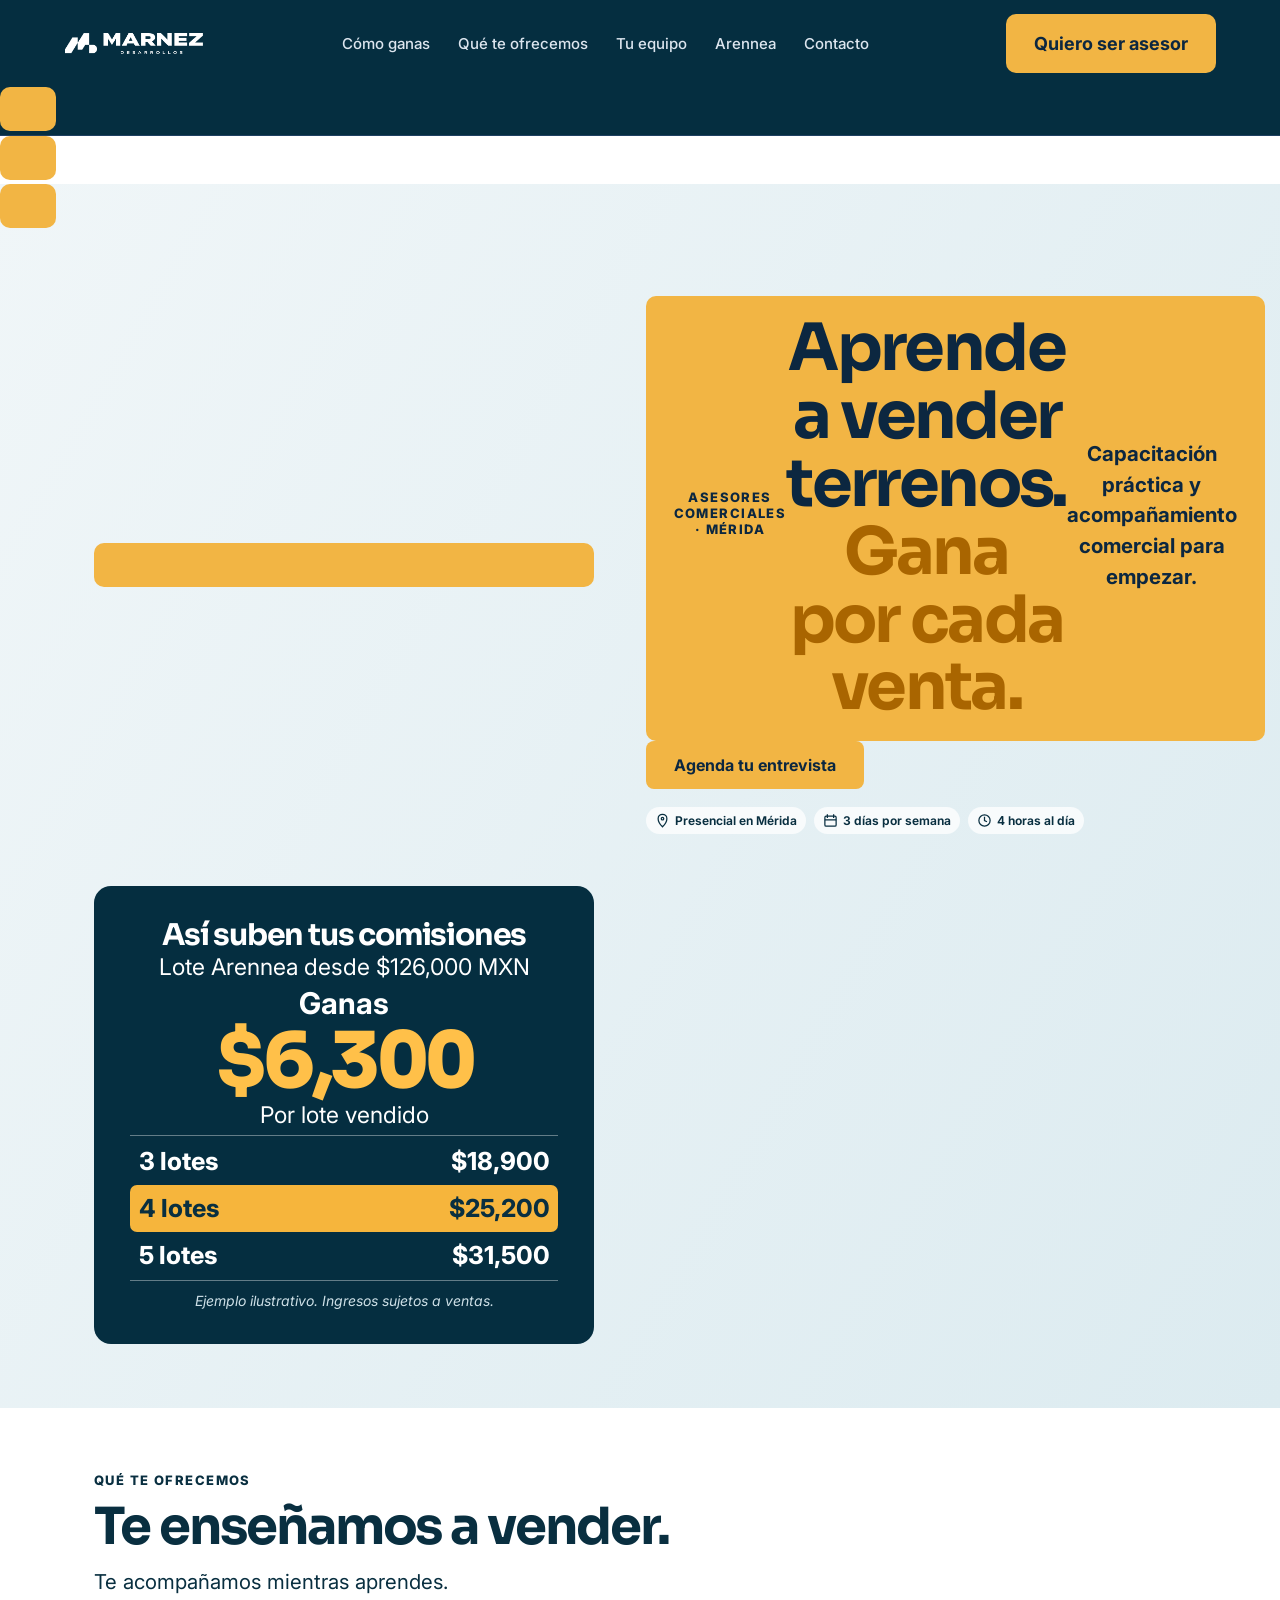
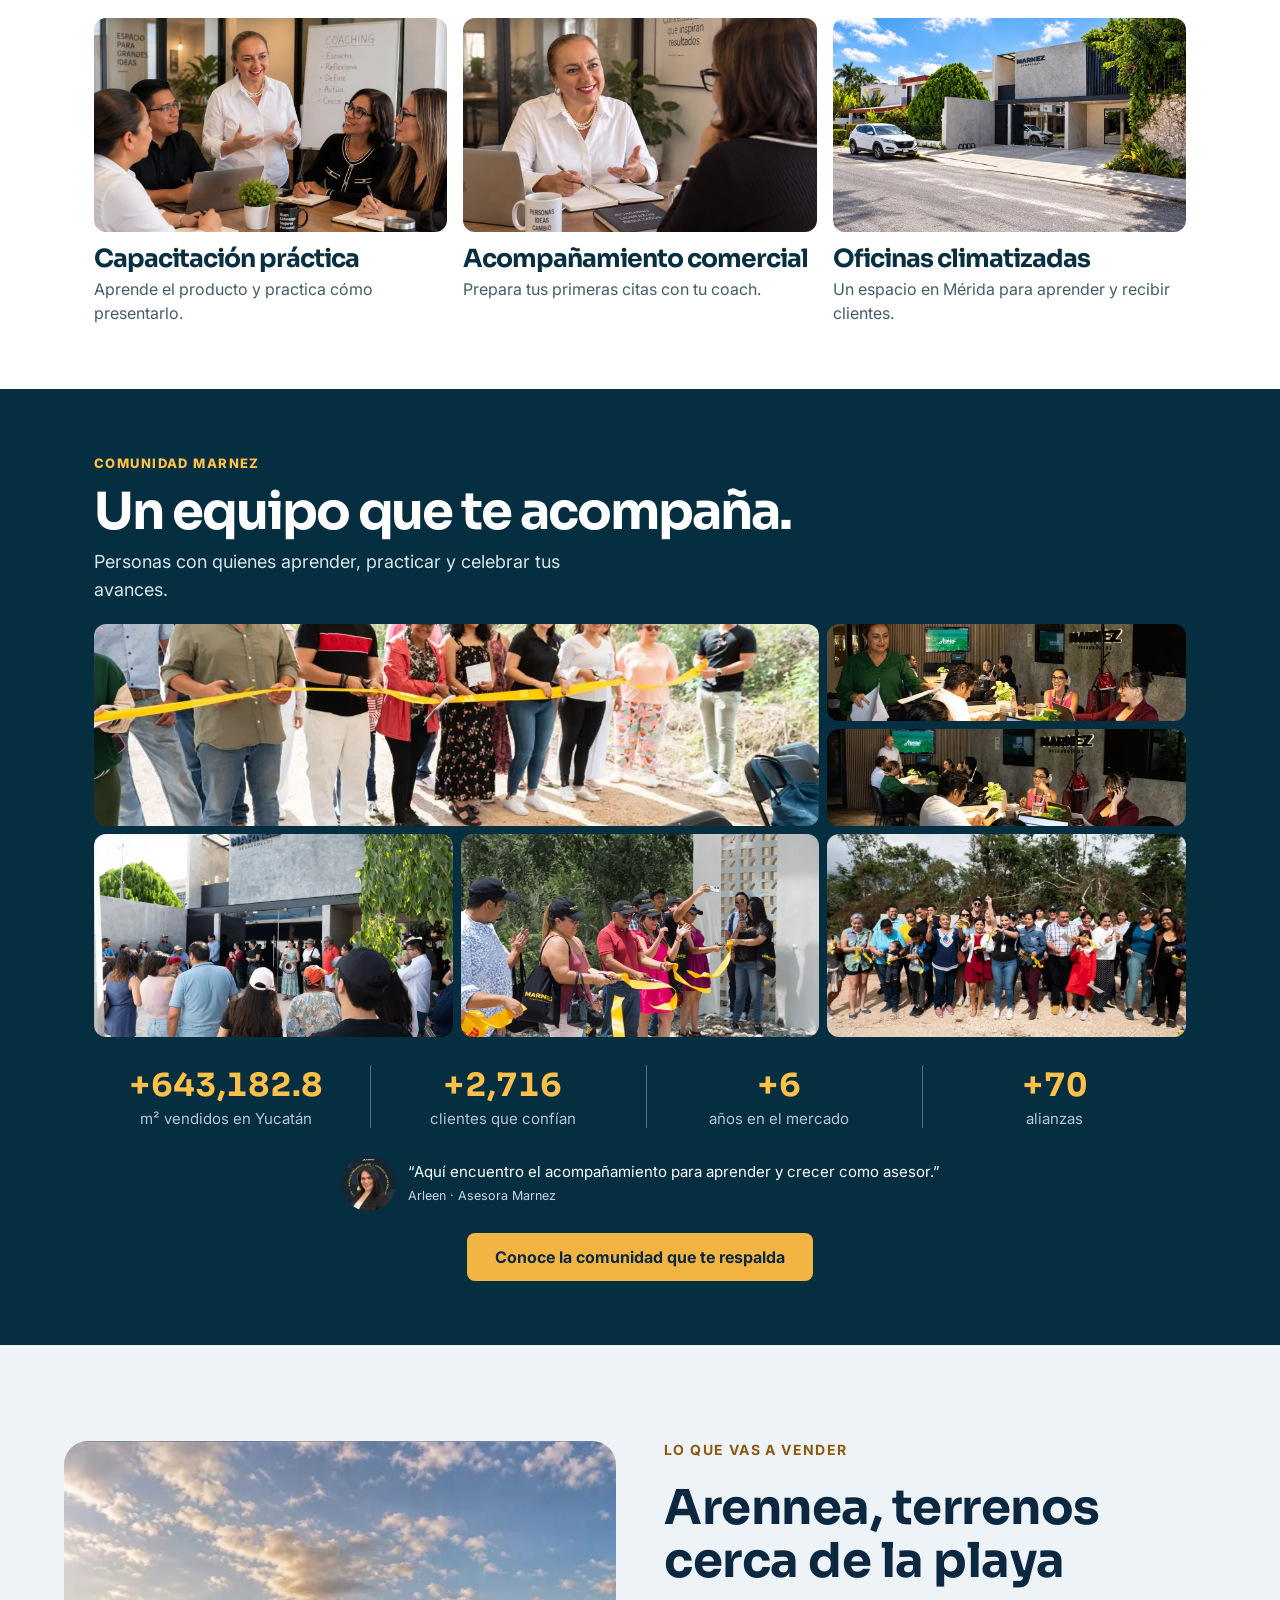
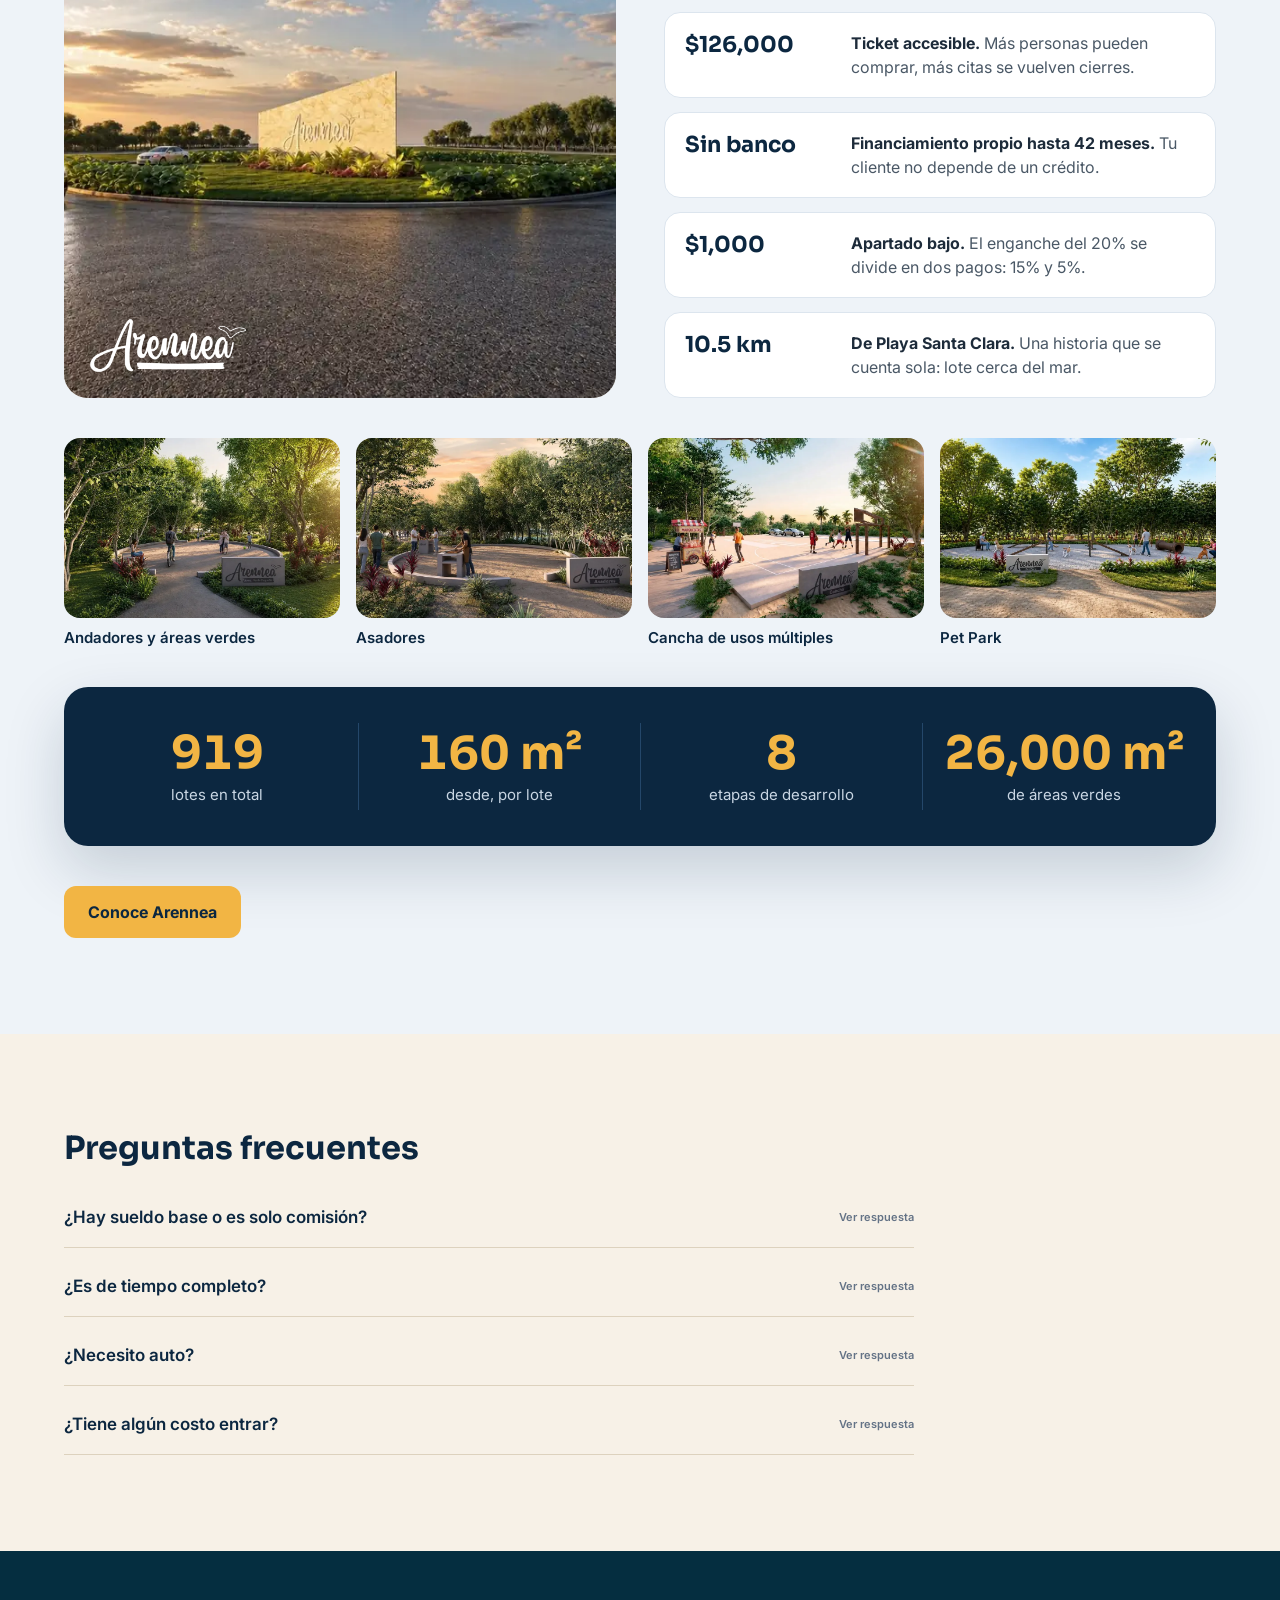
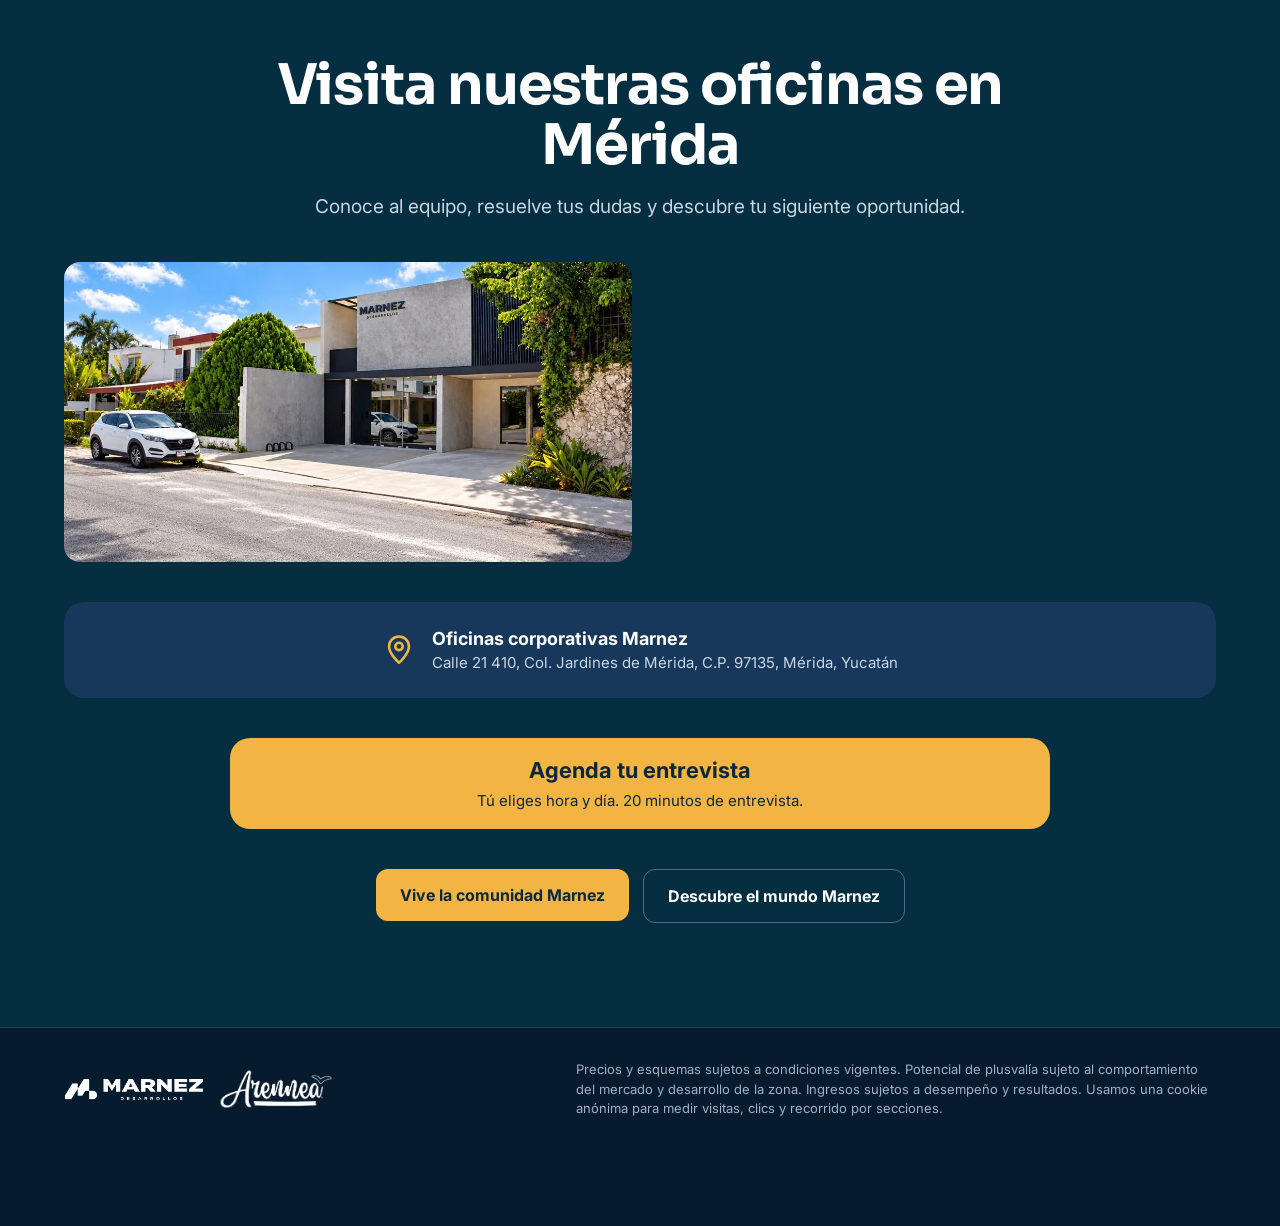
==== commit 02948c91: "Update index.html" ====
--- a/public/index.html
+++ b/public/index.html
@@ -27,7 +27,7 @@
 <a href="#arennea" style="color: #DCE5EE; text-decoration: none; font-size: 15px; font-weight: 500;" data-link="url-3"><site-copy data-copy="v4-copy-008">Arennea</site-copy></a>
 <a href="#contacto" style="color: #DCE5EE; text-decoration: none; font-size: 15px; font-weight: 500;" data-link="url-4"><site-copy data-copy="v4-copy-009">Contacto</site-copy></a>
 </nav>
-<a class="btn-main" href="https://calendly.com/d/dvv8-h2z-jv6/asesor-comercial-inmobiliario" style="background: #F2B544; color: #0C2740; text-decoration: none; font-weight: 700; font-size: 15px; padding: 12px 20px; border-radius: 10px; min-height: 44px; box-sizing: border-box; display: inline-flex; align-items: center;" data-cta-location="menu" data-link="url-menu"><site-copy data-copy="ref-navbook">Agenda tu entrevista</site-copy></a>
+<a class="btn-main" href="https://calendly.com/d/dvv8-h2z-jv6/asesor-comercial-inmobiliario" style="background: #F2B544; color: #0C2740; text-decoration: none; font-weight: 700; font-size: 15px; padding: 12px 20px; border-radius: 10px; min-height: 44px; box-sizing: border-box; display: inline-flex; align-items: center;" data-cta-location="menu" data-link="url-menu"><site-copy data-copy="ref-navbook">Quiero ser asesor</site-copy>
 </div>
 </header>
 
@@ -151,4 +151,4 @@
 
 
 <div class="floating-booking" inert><a class="btn-main" data-cta-location="flotante" href="https://calendly.com/d/dvv8-h2z-jv6/asesor-comercial-inmobiliario" data-link="url-flotante"><svg aria-hidden="true" width="22" height="22" viewBox="0 0 24 24" fill="none" stroke="currentColor" stroke-width="1.6"><rect x="3" y="5" width="18" height="16" rx="3"></rect><path d="M8 3v4m8-4v4M3 11h18m-11 5 2 2 4-4"></path></svg><span><site-copy data-copy="v4-copy-183">Agenda tu entrevista</site-copy></span><span aria-hidden="true">→</span></a></div><script src="script.js?v=20261103" defer></script></body>
-</html>+</html>
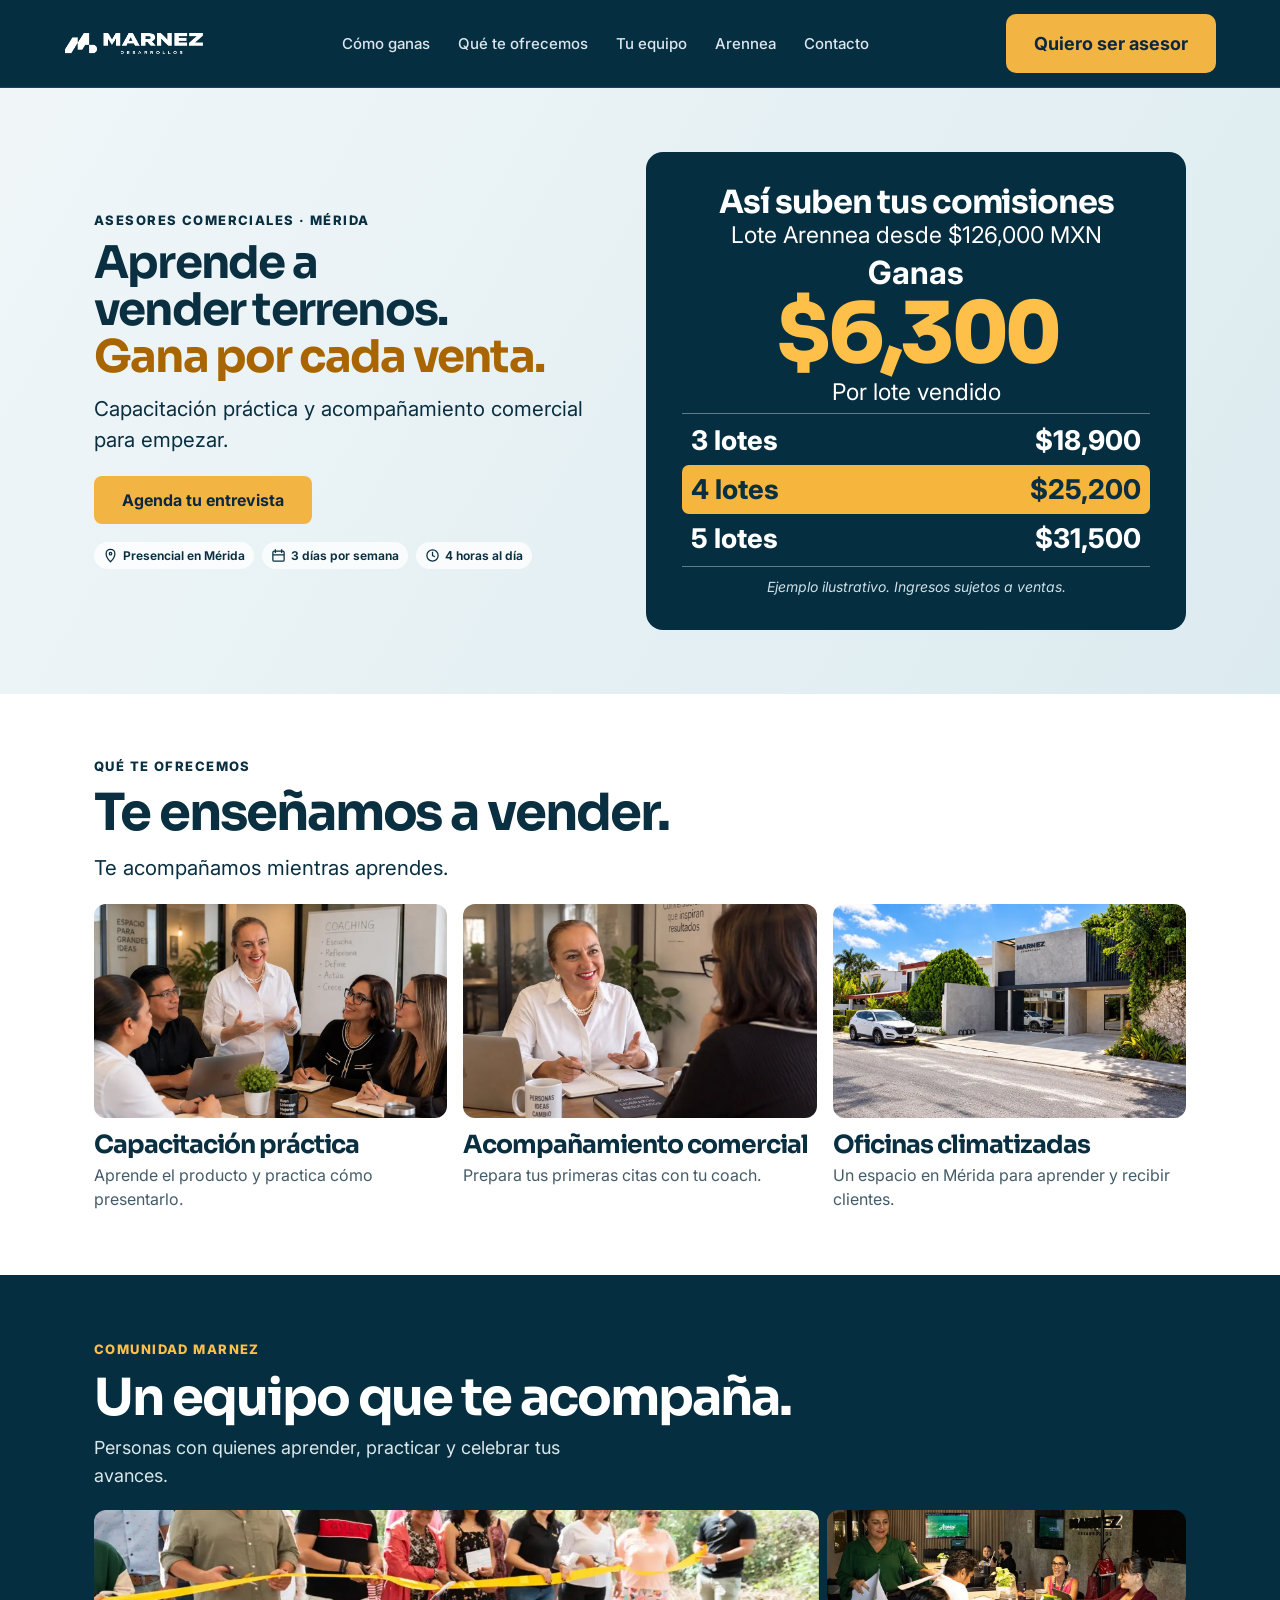
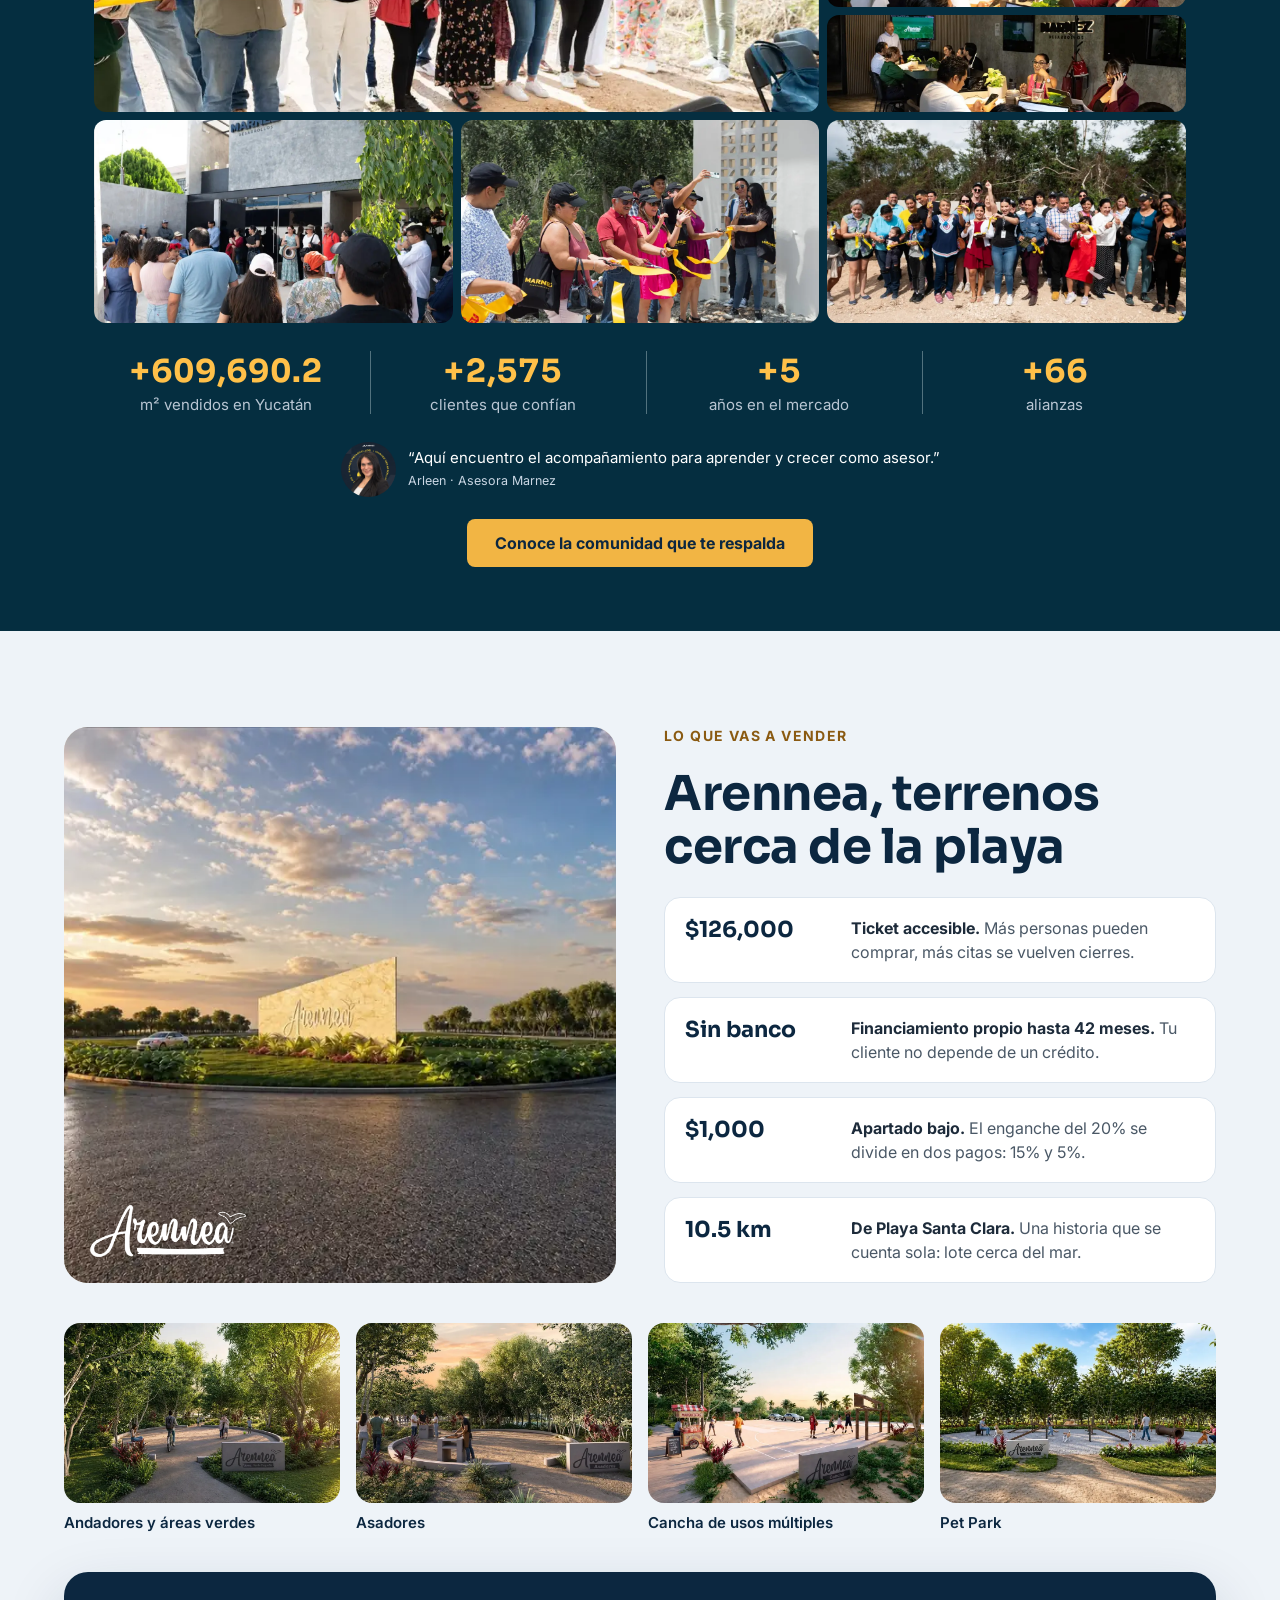
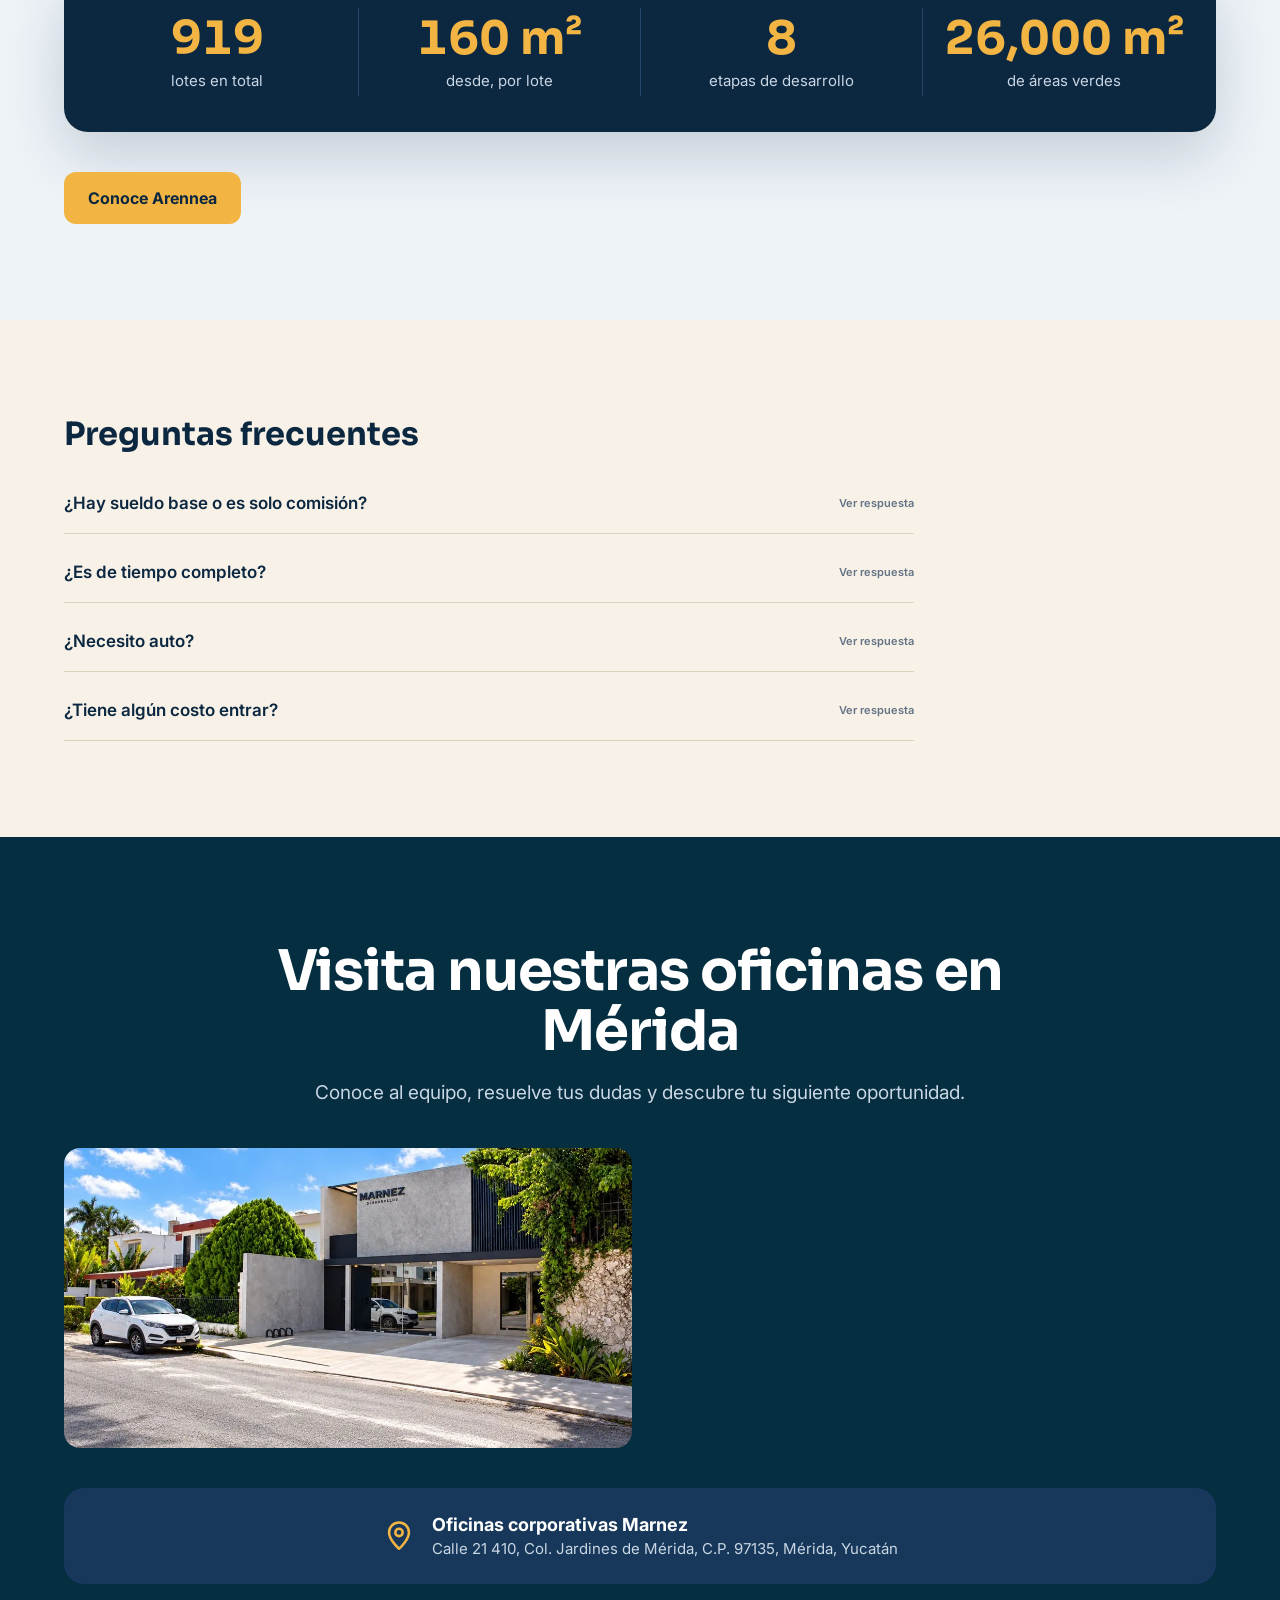
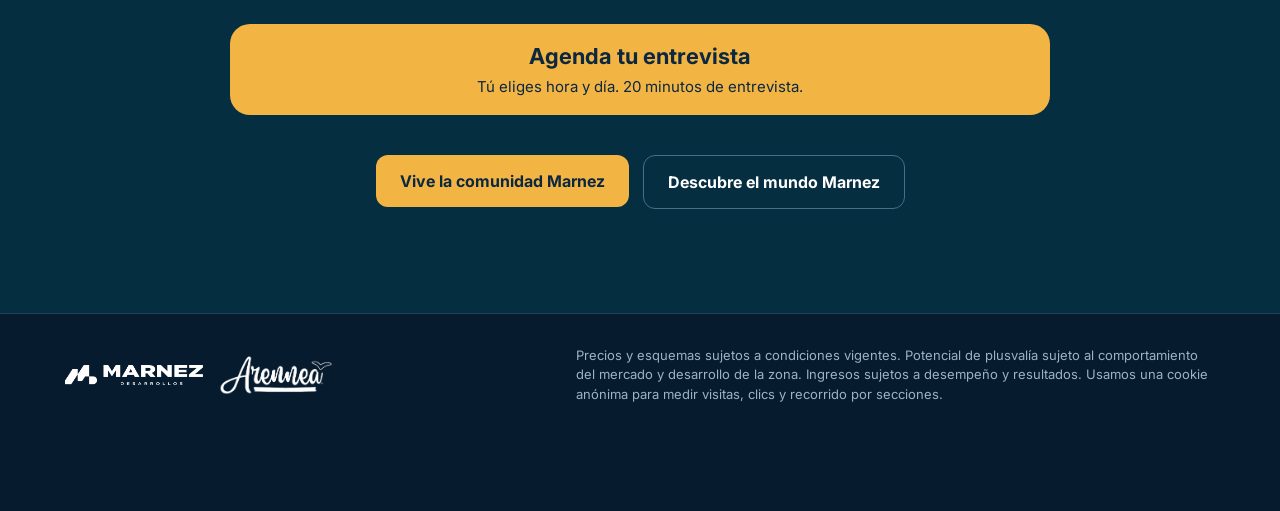
==== commit 07345826: "V9" ====
--- a/public/index.html
+++ b/public/index.html
@@ -6,7 +6,7 @@
 
 
 
-<link rel="stylesheet" href="styles.css?v=20261103b"><meta name="description" content="Crece como asesor inmobiliario con Marnez y Arennea. Capacitación, acompañamiento e ingresos por resultados. Agenda tu entrevista." data-copy-meta="v4-copy-002"></head>
+<link rel="stylesheet" href="styles.css?v=20261104-title"><meta name="description" content="Crece como asesor inmobiliario con Marnez y Arennea. Capacitación, acompañamiento e ingresos por resultados. Agenda tu entrevista." data-copy-meta="v4-copy-002"></head>
 <body>
 
 
@@ -27,7 +27,7 @@
 <a href="#arennea" style="color: #DCE5EE; text-decoration: none; font-size: 15px; font-weight: 500;" data-link="url-3"><site-copy data-copy="v4-copy-008">Arennea</site-copy></a>
 <a href="#contacto" style="color: #DCE5EE; text-decoration: none; font-size: 15px; font-weight: 500;" data-link="url-4"><site-copy data-copy="v4-copy-009">Contacto</site-copy></a>
 </nav>
-<a class="btn-main" href="https://calendly.com/d/dvv8-h2z-jv6/asesor-comercial-inmobiliario" style="background: #F2B544; color: #0C2740; text-decoration: none; font-weight: 700; font-size: 15px; padding: 12px 20px; border-radius: 10px; min-height: 44px; box-sizing: border-box; display: inline-flex; align-items: center;" data-cta-location="menu" data-link="url-menu"><site-copy data-copy="ref-navbook">Quiero ser asesor</site-copy>
+<a class="btn-main" href="https://calendly.com/d/dvv8-h2z-jv6/asesor-comercial-inmobiliario" style="background: #F2B544; color: #0C2740; text-decoration: none; font-weight: 700; font-size: 15px; padding: 12px 20px; border-radius: 10px; min-height: 44px; box-sizing: border-box; display: inline-flex; align-items: center;" data-cta-location="menu" data-link="url-menu"><site-copy data-copy="ref-navbook">Quiero ser asesor</site-copy></a>
 </div>
 </header>
 
@@ -151,4 +151,4 @@
 
 
 <div class="floating-booking" inert><a class="btn-main" data-cta-location="flotante" href="https://calendly.com/d/dvv8-h2z-jv6/asesor-comercial-inmobiliario" data-link="url-flotante"><svg aria-hidden="true" width="22" height="22" viewBox="0 0 24 24" fill="none" stroke="currentColor" stroke-width="1.6"><rect x="3" y="5" width="18" height="16" rx="3"></rect><path d="M8 3v4m8-4v4M3 11h18m-11 5 2 2 4-4"></path></svg><span><site-copy data-copy="v4-copy-183">Agenda tu entrevista</site-copy></span><span aria-hidden="true">→</span></a></div><script src="script.js?v=20261103" defer></script></body>
-</html>
+</html>
--- a/public/styles.css
+++ b/public/styles.css
@@ -24,7 +24,7 @@
 @media(max-width:700px){#ruta .route-grid{grid-template-columns:1fr!important}#ruta .route-photo{aspect-ratio:16/10}#ruta .route-copy{padding:24px}}
 
 .stats-title{font-family:Sora, sans-serif;font-size:clamp(24px,3vw,34px);line-height:1.2;text-align:center;margin:32px 20px 4px;color:#fff}.arleen-portrait{width:64px;height:64px;flex:none;border-radius:10px;background-image:url("assets/arleen.png");background-size:210%;background-position:50% 38%}
-site-copy{display:contents}body{overflow-x:clip}.arleen-portrait{background-image:none;position:relative;overflow:hidden}.arleen-portrait img{position:absolute;width:210%;max-width:none;height:210%;object-fit:cover;left:-55%;top:-42%}.floating-booking{position:fixed;right:28px;bottom:24px;z-index:50;opacity:0;transform:translateY(100px);pointer-events:none;transition:opacity .25s,transform .25s}.floating-booking.visible{opacity:1;transform:none;pointer-events:auto}.floating-booking .btn-main{display:flex;align-items:center;gap:12px;border-radius:100px;background:#F2B544;color:#0c2740;font:700 16px Inter,system-ui;text-decoration:none;box-shadow:0 12px 35px #071b2e40}.floating-booking svg{flex:none}.floating-booking span{white-space:nowrap}@media(max-width:700px){.floating-booking{left:16px;right:16px;bottom:max(14px,env(safe-area-inset-bottom))}.floating-booking .btn-main{font-size:15px!important;padding:16px!important;min-height:58px;border-radius:14px}#inicio h1{font-size:clamp(32px,8.8vw,40px)!important}#inicio>div:first-child>div:last-child>div:last-child{left:10px!important;right:10px!important}.arleen-portrait{width:48px;height:58px}footer{padding-bottom:75px}section,section>div{min-width:0}#arennea .project-image{width:100%}}
+site-copy{display:contents}body{overflow-x:clip}.arleen-portrait{background-image:none;position:relative;overflow:hidden}.arleen-portrait img{position:absolute;width:210%;max-width:none;height:210%;object-fit:cover;left:-55%;top:-42%}.floating-booking{position:fixed;right:28px;bottom:24px;z-index:50;opacity:0;transform:translateY(100px);pointer-events:none;transition:opacity .25s,transform .25s}.floating-booking.visible{opacity:1;transform:none;pointer-events:auto}.floating-booking .btn-main{display:flex;align-items:center;gap:12px;border-radius:100px;background:#F2B544;color:#0c2740;font:700 16px Inter,system-ui;text-decoration:none;box-shadow:0 12px 35px #071b2e40}.floating-booking svg{flex:none}.floating-booking span{white-space:nowrap}@media(max-width:700px){.floating-booking{left:16px;right:16px;bottom:max(14px,env(safe-area-inset-bottom))}.floating-booking .btn-main{font-size:15px!important;padding:16px!important;min-height:58px;border-radius:14px}#inicio>div:first-child>div:last-child>div:last-child{left:10px!important;right:10px!important}.arleen-portrait{width:48px;height:58px}footer{padding-bottom:75px}section,section>div{min-width:0}#arennea .project-image{width:100%}}
 .actions{display:flex;flex-wrap:wrap;gap:14px}.action{align-self:flex-start;display:inline-flex;align-items:center;justify-content:center;background:#f2b544;color:#0c2740;padding:16px 24px;border-radius:12px;font:700 16px Inter,system-ui;text-decoration:none}.action:hover{background:#ffd581}.office-grid{width:100%;display:grid;grid-template-columns:1fr 1fr;gap:16px}.office-grid>*{display:block;width:100%;height:300px;object-fit:cover;border:0;border-radius:16px}#ganancias #faq>div{display:block!important}#faq details{max-width:850px}#arennea>div>p,#comunidad p{font-size:18px;line-height:1.55;margin:0}section{scroll-margin-top:80px}#contacto footer{padding-bottom:75px}
 @media(max-width:700px){.office-grid{grid-template-columns:1fr}.office-grid>*{height:220px}.actions,.action{width:100%;box-sizing:border-box}.actions>a{flex:1 1 100%}#ganancias>div:first-child{padding:52px 18px!important;gap:28px!important}#ganancias>div:first-child>div:last-child{padding:22px!important}#ruta>div,#ganancias #faq>div{padding:48px 20px!important}#contacto footer{padding-bottom:96px}}
 .projection{display:grid;grid-template-columns:auto 1fr;align-items:center;gap:12px;padding:16px;border-radius:14px;background:#193952}.projection label{grid-column:1/-1;font-weight:600}.projection select{padding:10px 14px;border-radius:8px;font:inherit}.projection output{font:700 clamp(18px,2vw,26px) Sora,system-ui;color:#f2b544}
@@ -50,7 +50,9 @@
 .cover{background:linear-gradient(120deg,#f0f6f8,#dcebf0)}
 .cover-grid{display:grid;grid-template-columns:minmax(0,1fr) minmax(0,1.08fr);gap:clamp(24px,4vw,55px);align-items:center}
 .concept .kicker,#comunidad .kicker{font-weight:800;letter-spacing:.11em;text-transform:uppercase;font-size:13px;margin:0 0 12px}
-.cover h1{font-size:clamp(40px,5.1vw,72px);max-width:13em}.cover em{display:block;color:#a96500;font-style:normal}
+.cover-grid>div:first-child{container-type:inline-size;min-width:0}
+.cover h1{font-size:clamp(20px,9cqw,56px);max-width:none}
+.cover h1 [data-copy="ref-title"]{display:block;max-width:8em;text-wrap:balance}.cover em{display:block;color:#a96500;font-style:normal}
 .concept .lead{font-size:clamp(17px,1.6vw,22px);line-height:1.5;margin:14px 0 20px;max-width:44ch}
 .concept .action{border-radius:8px;padding:14px 28px}
 .chips{display:flex;gap:8px;flex-wrap:wrap;margin-top:18px}.chips>span{display:inline-flex;align-items:center;gap:5px;background:#ffffffbf;padding:6px 9px;border-radius:20px;font-size:12px;font-weight:650}.chips svg{width:15px;height:15px}
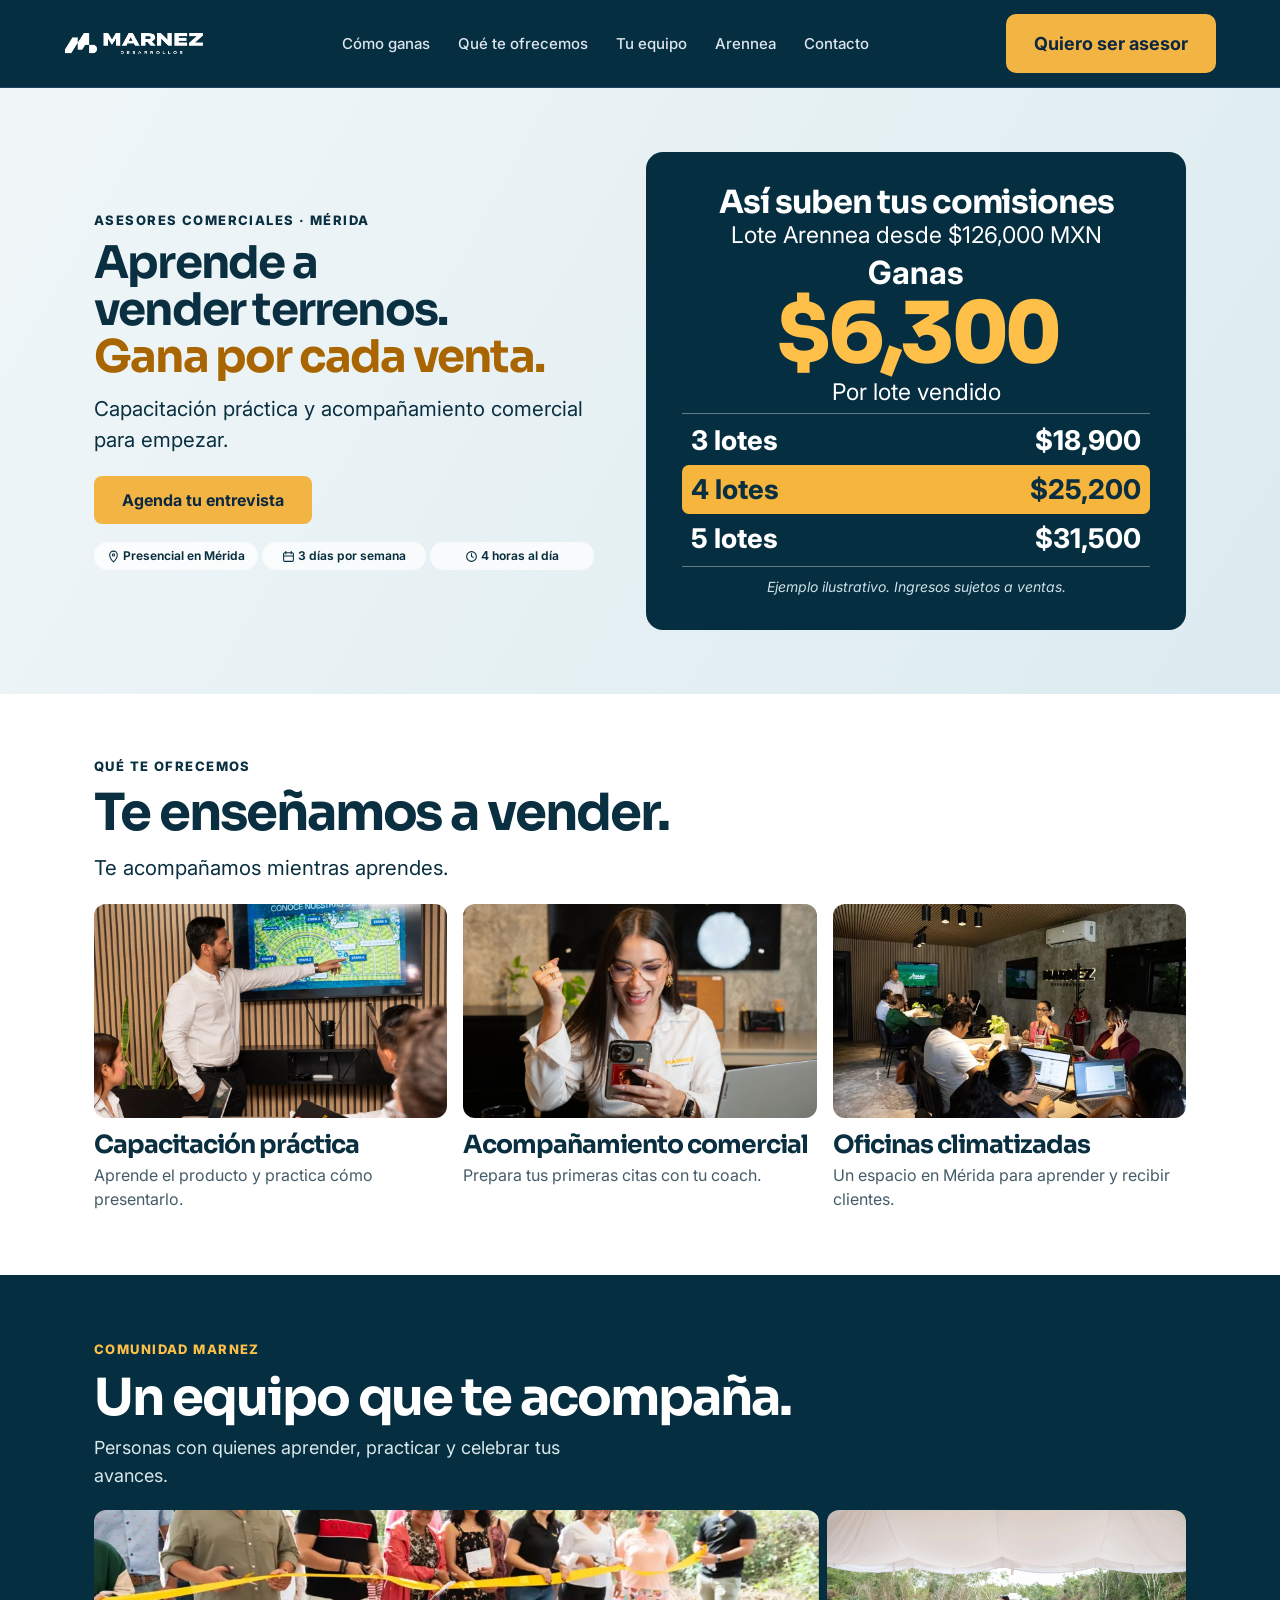
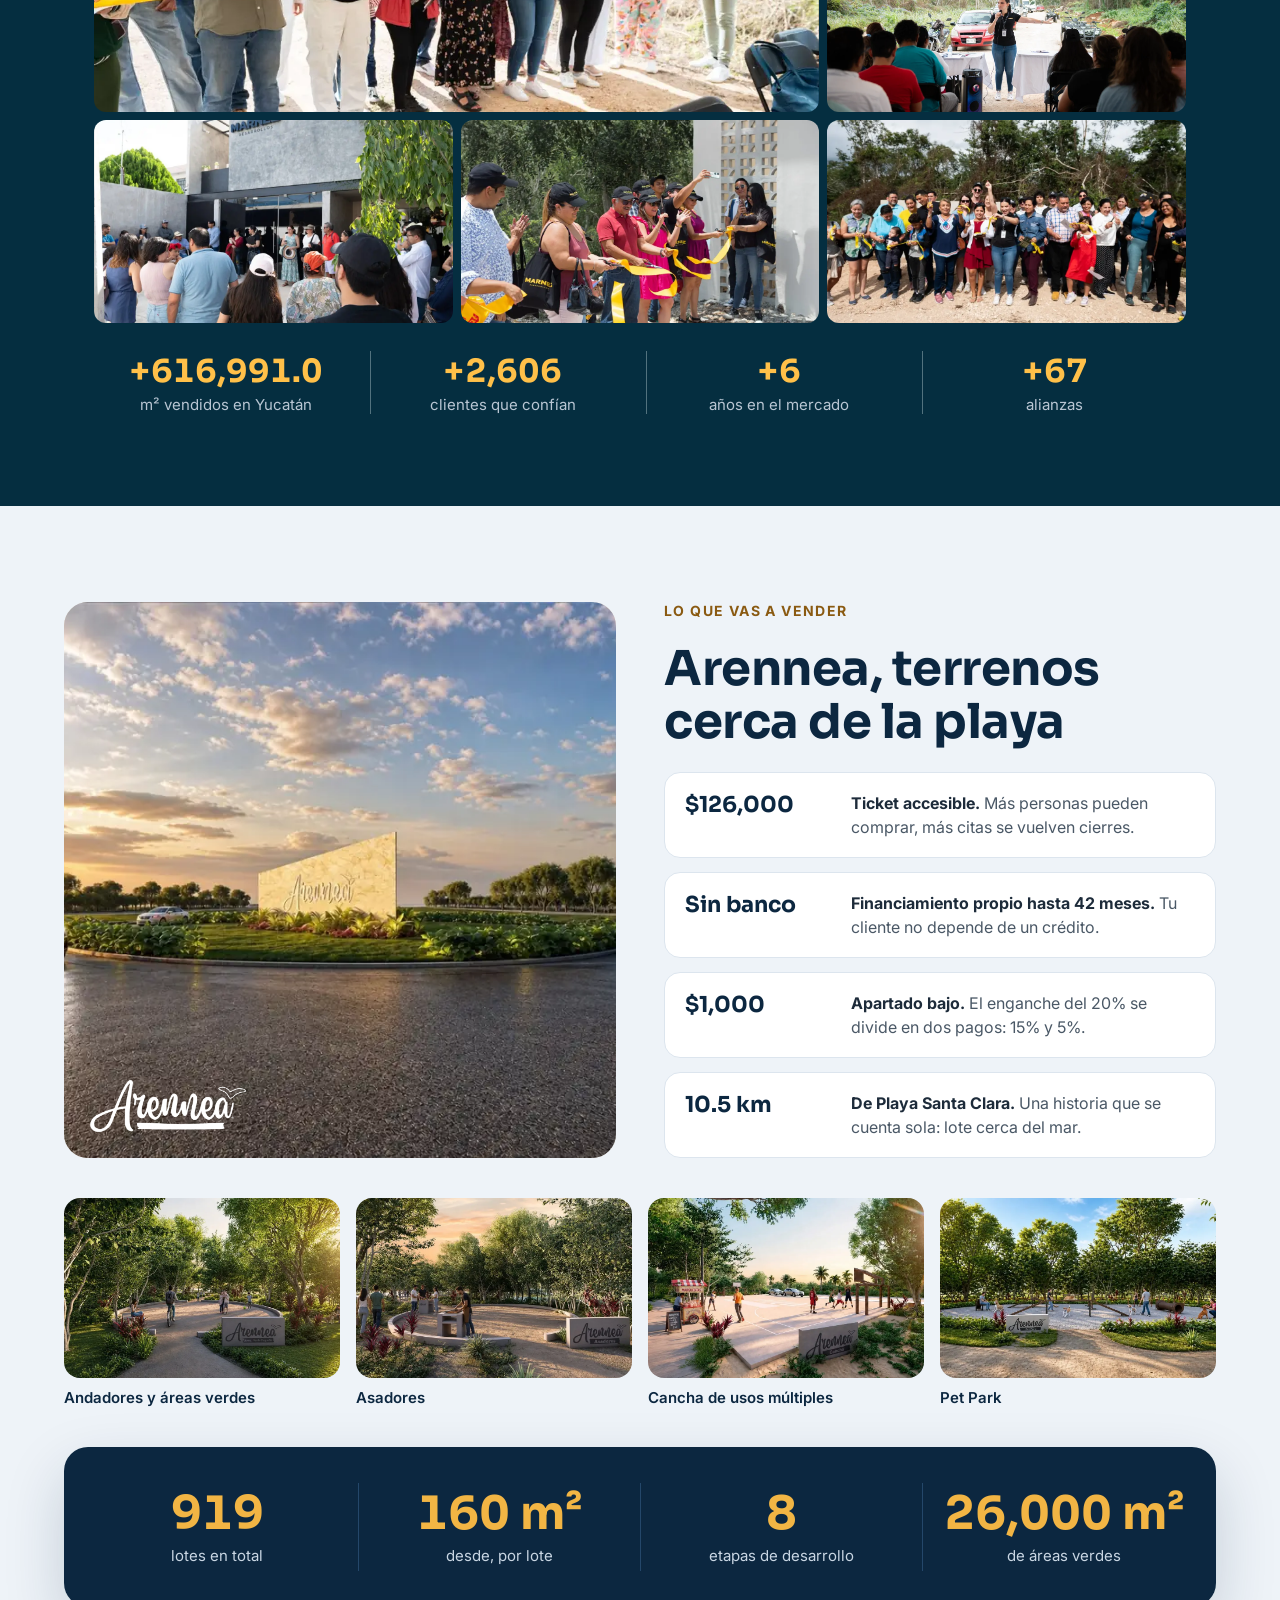
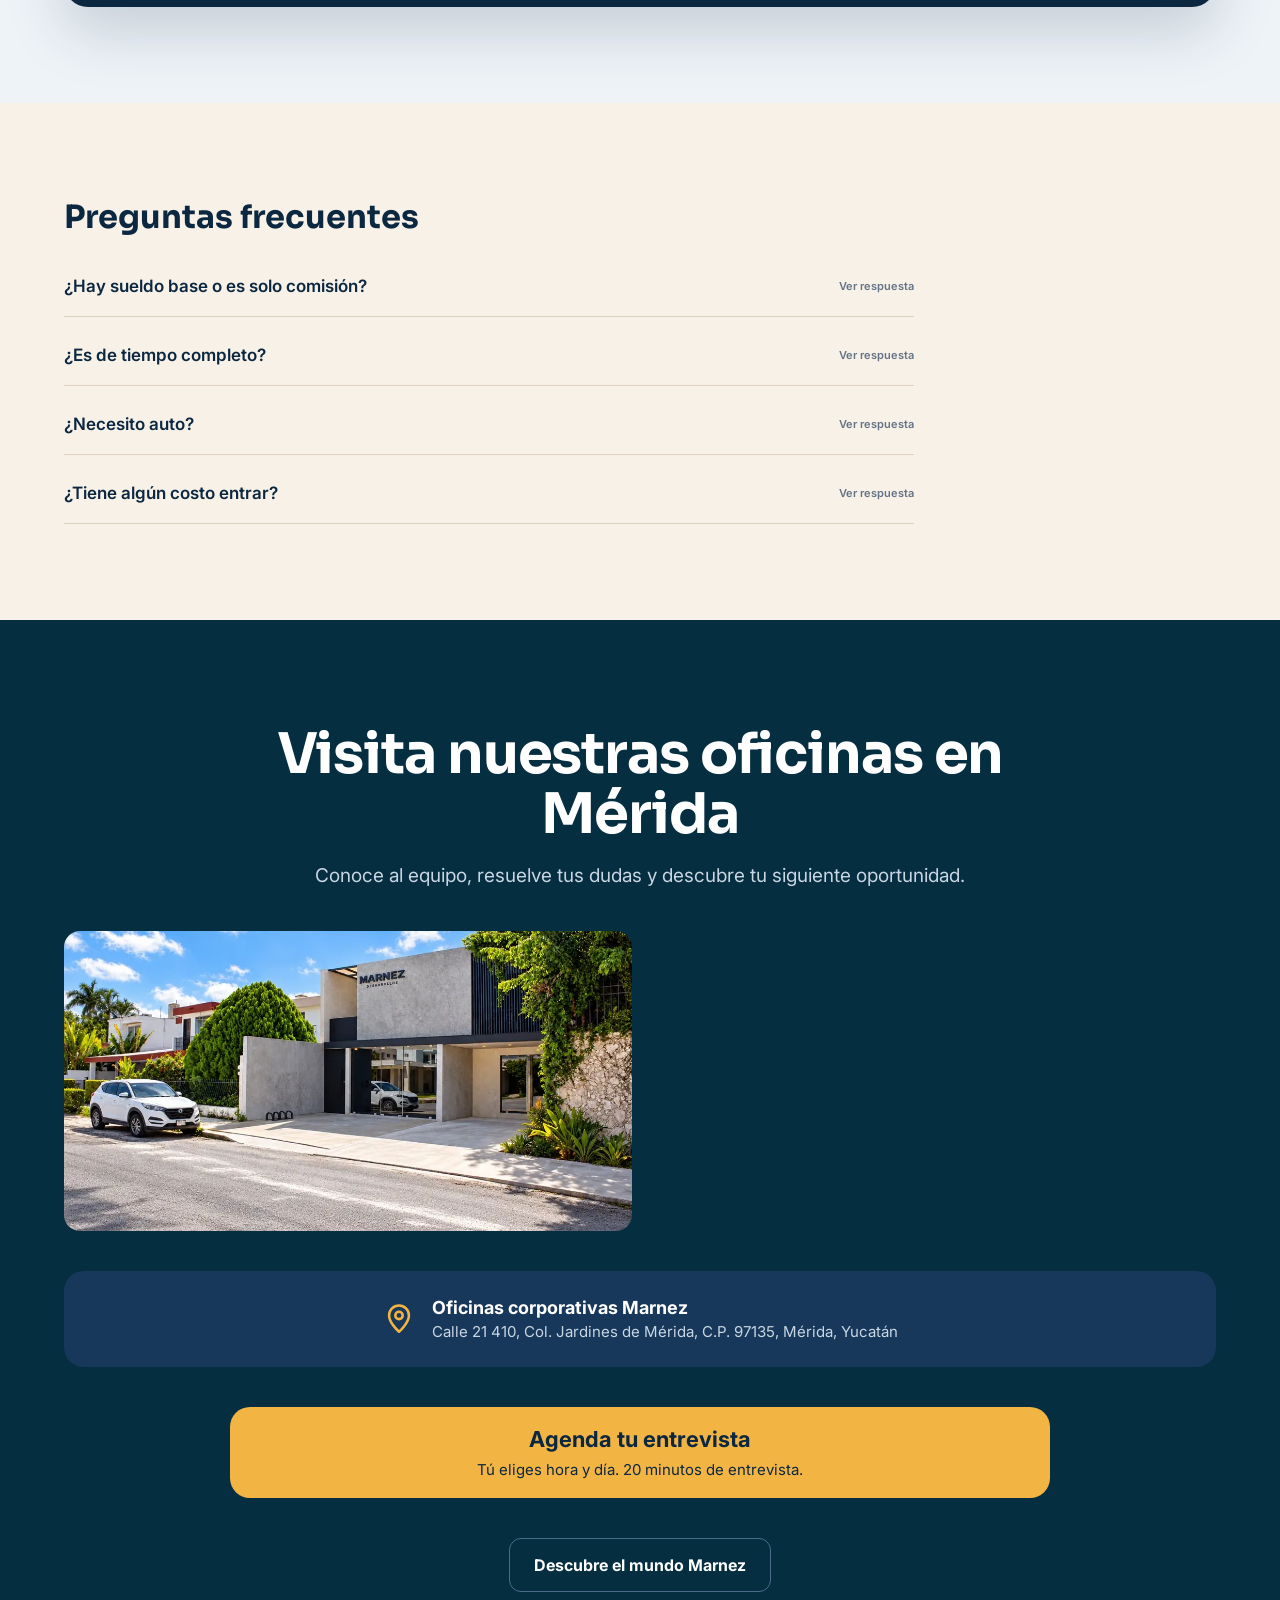
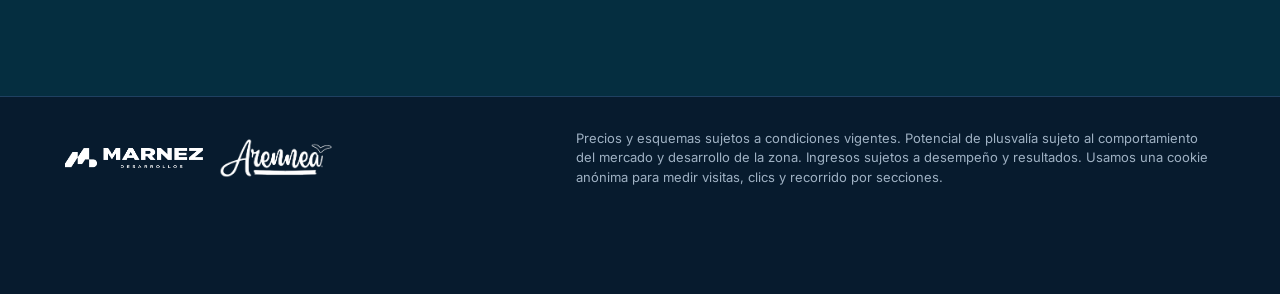
==== commit 1eefff2a: "V10" ====
--- a/public/index.html
+++ b/public/index.html
@@ -6,7 +6,7 @@
 
 
 
-<link rel="stylesheet" href="styles.css?v=20261104-title"><meta name="description" content="Crece como asesor inmobiliario con Marnez y Arennea. Capacitación, acompañamiento e ingresos por resultados. Agenda tu entrevista." data-copy-meta="v4-copy-002"></head>
+<link rel="stylesheet" href="styles.css?v=20261104-equipo"><meta name="description" content="Crece como asesor inmobiliario con Marnez y Arennea. Capacitación, acompañamiento e ingresos por resultados. Agenda tu entrevista." data-copy-meta="v4-copy-002"></head>
 <body>
 
 
@@ -34,11 +34,11 @@
 <!-- 1 GANANCIAS (cuadro de comisiones) -->
 <section id="inicio" data-track-section="inicio" class="concept cover"><div class="wrap cover-grid"><div><p class="kicker"><site-copy data-copy="ref-role">Asesores comerciales · Mérida</site-copy></p><h1><site-copy data-copy="ref-title">Aprende a vender terrenos.</site-copy> <em><site-copy data-copy="ref-accent">Gana por cada venta.</site-copy></em></h1><p class="lead"><site-copy data-copy="ref-lead">Capacitación práctica y acompañamiento comercial para empezar.</site-copy></p><a class="action" data-link="url-inicio" href="https://calendly.com/d/dvv8-h2z-jv6/asesor-comercial-inmobiliario" data-cta-location="inicio"><site-copy data-copy="btn-como">Agenda tu entrevista</site-copy></a><div class="chips"><span><svg aria-hidden="true" viewBox="0 0 24 24" fill="none" stroke="currentColor" stroke-width="2"><path d="M12 22s7-7 7-13a7 7 0 1 0-14 0c0 6 7 13 7 13Z"/><circle cx="12" cy="9" r="2"/></svg><site-copy data-copy="ref-chip0">Presencial en Mérida</site-copy></span><span><svg aria-hidden="true" viewBox="0 0 24 24" fill="none" stroke="currentColor" stroke-width="2"><rect x="3" y="5" width="18" height="16" rx="2"/><path d="M7 2v6m10-6v6M3 11h18"/></svg><site-copy data-copy="ref-chip1">3 días por semana</site-copy></span><span><svg aria-hidden="true" viewBox="0 0 24 24" fill="none" stroke="currentColor" stroke-width="2"><circle cx="12" cy="12" r="9"/><path d="M12 6v6l4 2"/></svg><site-copy data-copy="ref-chip2">4 horas al día</site-copy></span></div></div><aside id="ganancias" class="earn"><h2><site-copy data-copy="ref-table">Así suben tus comisiones</site-copy></h2><p><site-copy data-copy="v4-copy-061">Lote Arennea desde</site-copy> <site-copy data-copy="v4-copy-062">$126,000 MXN</site-copy></p><p class="earn-verb"><site-copy data-copy="ref-earn-verb">Ganas</site-copy></p><strong class="rate"><site-copy data-copy="v4-copy-064">$6,300</site-copy></strong><p><site-copy data-copy="ref-lote">Por lote vendido</site-copy></p><ul><li><site-copy data-copy="manual-v4-copy-065">3 lotes</site-copy><b><site-copy data-copy="manual-v4-copy-066">$18,900</site-copy></b></li><li><site-copy data-copy="manual-v4-copy-067">4 lotes</site-copy><b><site-copy data-copy="manual-v4-copy-068">$25,200</site-copy></b></li><li><site-copy data-copy="manual-v4-copy-069">5 lotes</site-copy><b><site-copy data-copy="manual-v4-copy-070">$31,500</site-copy></b></li></ul><small><site-copy data-copy="v4-copy-071">Ejemplo ilustrativo. Ingresos sujetos a ventas.</site-copy></small></aside></div></section><!-- 2 VENDE TERRENOS (hero) -->
 <!-- 3 RUTA -->
-<section class="concept offer" id="beneficios" data-track-section="beneficios"><div class="wrap"><p class="kicker"><site-copy data-copy="ref-offer">Qué te ofrecemos</site-copy></p><h2><site-copy data-copy="ref-teach">Te enseñamos a vender.</site-copy></h2><p class="lead"><site-copy data-copy="ref-learn">Te acompañamos mientras aprendes.</site-copy></p><div class="benefit-grid"><article><img src="assets/ruta-capacitacion.jpg" data-copy-alt="v4-copy-080" alt="Capacitación comercial en equipo" loading="lazy"><h3><site-copy data-copy="ref-benefit0">Capacitación práctica</site-copy></h3><p><site-copy data-copy="ref-desc0">Aprende el producto y practica cómo presentarlo.</site-copy></p></article><article><img src="assets/ruta-coaching.jpg" data-copy-alt="v4-copy-085" alt="Coaching individual acompañado" loading="lazy"><h3><site-copy data-copy="ref-benefit1">Acompañamiento comercial</site-copy></h3><p><site-copy data-copy="ref-desc1">Prepara tus primeras citas con tu coach.</site-copy></p></article><article><img src="assets/imagen-07.jpg" data-copy-alt="v4-copy-116" alt="Oficinas Marnez" loading="lazy"><h3><site-copy data-copy="ref-benefit2">Oficinas climatizadas</site-copy></h3><p><site-copy data-copy="ref-desc2">Un espacio en Mérida para aprender y recibir clientes.</site-copy></p></article></div></div></section><section id="comunidad" class="concept team" data-track-section="comunidad"><div class="wrap"><p class="kicker"><site-copy data-copy="ref-community">Comunidad Marnez</site-copy></p><h2><site-copy data-copy="ref-team">Un equipo que te acompaña.</site-copy></h2><p class="lead"><site-copy data-copy="ref-people">Personas con quienes aprender, practicar y celebrar tus avances.</site-copy></p><div class="mosaic"><img src="assets/imagen-02.jpg" data-copy-alt="v4-copy-017" alt="Comunidad Marnez" loading="lazy"><img src="assets/imagen-03.jpg" data-copy-alt="v4-copy-074" alt="Asesores Marnez trabajando en equipo" loading="lazy"><img src="assets/imagen-04.jpg" data-copy-alt="v4-copy-075" alt="Sesión de trabajo del equipo Marnez" loading="lazy"><img src="assets/imagen-14.jpg" data-copy-alt="v4-copy-145" alt="Comunidad Marnez" loading="lazy"><img src="assets/imagen-15.jpg" data-copy-alt="v4-copy-149" alt="Inauguración Marnez" loading="lazy"><img src="assets/imagen-05.jpg" data-copy-alt="v4-copy-076" alt="Equipo comercial Marnez" loading="lazy"></div><div class="facts"><div style="display: flex; flex-direction: column; gap: 4px;"><strong style="font-family: Sora, sans-serif; font-size: 32px; color: #FFFFFF;"><span data-count="671300.4" data-decimals="1"><site-copy data-copy="v4-copy-022">+671,300.4</site-copy></span></strong><span style="color: #B9C6D3; font-size: 15px;"><site-copy data-copy="v4-copy-023">m² vendidos en Yucatán</site-copy></span></div>
+<section class="concept offer" id="beneficios" data-track-section="beneficios"><div class="wrap"><p class="kicker"><site-copy data-copy="ref-offer">Qué te ofrecemos</site-copy></p><h2><site-copy data-copy="ref-teach">Te enseñamos a vender.</site-copy></h2><p class="lead"><site-copy data-copy="ref-learn">Te acompañamos mientras aprendes.</site-copy></p><div class="benefit-grid"><article><img src="assets/capacitacion-pantalla.webp" data-copy-alt="v4-copy-080" alt="Asesor señalando un plano en la televisión durante la capacitación" loading="lazy"><h3><site-copy data-copy="ref-benefit0">Capacitación práctica</site-copy></h3><p><site-copy data-copy="ref-desc0">Aprende el producto y practica cómo presentarlo.</site-copy></p></article><article><img src="assets/acompanamiento-celular.webp" data-copy-alt="v4-copy-085" alt="Asesora de Marnez sonriendo mientras mira su celular" loading="lazy"><h3><site-copy data-copy="ref-benefit1">Acompañamiento comercial</site-copy></h3><p><site-copy data-copy="ref-desc1">Prepara tus primeras citas con tu coach.</site-copy></p></article><article><img src="assets/imagen-04.jpg" data-copy-alt="v4-copy-075" alt="Sesión de trabajo del equipo Marnez" loading="lazy"><h3><site-copy data-copy="ref-benefit2">Oficinas climatizadas</site-copy></h3><p><site-copy data-copy="ref-desc2">Un espacio en Mérida para aprender y recibir clientes.</site-copy></p></article></div></div></section><section id="comunidad" class="concept team" data-track-section="comunidad"><div class="wrap"><p class="kicker"><site-copy data-copy="ref-community">Comunidad Marnez</site-copy></p><h2><site-copy data-copy="ref-team">Un equipo que te acompaña.</site-copy></h2><p class="lead"><site-copy data-copy="ref-people">Personas con quienes aprender, practicar y celebrar tus avances.</site-copy></p><div class="mosaic"><img src="assets/imagen-02.jpg" data-copy-alt="v4-copy-017" alt="Comunidad Marnez" loading="lazy"><img src="assets/comunidad-microfono.webp" data-copy-alt="v4-copy-074" alt="Representante de Marnez hablando con micrófono en un evento" loading="lazy"><img src="assets/imagen-14.jpg" data-copy-alt="v4-copy-145" alt="Comunidad Marnez" loading="lazy"><img src="assets/imagen-15.jpg" data-copy-alt="v4-copy-149" alt="Inauguración Marnez" loading="lazy"><img src="assets/imagen-05.jpg" data-copy-alt="v4-copy-076" alt="Equipo comercial Marnez" loading="lazy"></div><div class="facts"><div style="display: flex; flex-direction: column; gap: 4px;"><strong style="font-family: Sora, sans-serif; font-size: 32px; color: #FFFFFF;"><span data-count="671300.4" data-decimals="1"><site-copy data-copy="v4-copy-022">+671,300.4</site-copy></span></strong><span style="color: #B9C6D3; font-size: 15px;"><site-copy data-copy="v4-copy-023">m² vendidos en Yucatán</site-copy></span></div>
 <div style="display: flex; flex-direction: column; gap: 4px;"><strong style="font-family: Sora, sans-serif; font-size: 32px; color: #FFFFFF;"><span data-count="2835"><site-copy data-copy="v4-copy-024">+2,835</site-copy></span></strong><span style="color: #B9C6D3; font-size: 15px;"><site-copy data-copy="v4-copy-025">clientes que confían</site-copy></span></div>
 <div style="display: flex; flex-direction: column; gap: 4px;"><strong style="font-family: Sora, sans-serif; font-size: 32px; color: #FFFFFF;"><span data-count="6"><site-copy data-copy="v4-copy-026">+6</site-copy></span></strong><span style="color: #B9C6D3; font-size: 15px;"><site-copy data-copy="v4-copy-027">años en el mercado</site-copy></span></div>
 <div style="display: flex; flex-direction: column; gap: 4px;"><strong style="font-family: Sora, sans-serif; font-size: 32px; color: #FFFFFF;"><span data-count="73"><site-copy data-copy="v4-copy-028">+73</site-copy></span></strong><span style="color: #B9C6D3; font-size: 15px;"><site-copy data-copy="v4-copy-029">alianzas</site-copy></span></div>
-</div><figure class="advisor-note"><img src="assets/arleen.png" loading="lazy" alt="Arleen, asesora Marnez" data-copy-alt="v4-copy-018"><figcaption><site-copy data-copy="v4-copy-019">“Aquí encuentro el acompañamiento para aprender y crecer como asesor.”</site-copy><br><small><site-copy data-copy="v4-copy-020">Arleen · Asesora Marnez</site-copy></small></figcaption></figure><div class="team-action"><a class="action" data-link="url-8" href="https://www.facebook.com/marnezdesarrollos"><site-copy data-copy="btn-comunidad">Conoce la comunidad que te respalda</site-copy></a></div></div></section><section id="arennea" style="background: #EEF3F8;" data-track-section="arennea">
+</div></div></section><section id="arennea" style="background: #EEF3F8;" data-track-section="arennea">
 <div style="max-width: 1200px; margin: 0 auto; padding: 96px 24px; display: flex; flex-direction: column; gap: 40px;">
 <div style="display: flex; flex-wrap: wrap; gap: 48px; align-items: stretch;">
 <div class="project-image" style="flex: 1 1 460px; min-width: 0; min-height: 460px; border-radius: 24px;"><img src="assets/imagen-08.jpg" alt="Acceso de Arennea" style="width:100%;height:100%;position:absolute;object-fit:cover;inset:0" decoding="async" data-copy-alt="v4-copy-119"><img src="assets/imagen-09.png" alt="Arennea" style="position:absolute;width:160px;height:auto;bottom:24px;left:24px" decoding="async" data-copy-alt="v4-copy-120"></div>
@@ -77,7 +77,7 @@
 <div class="fact"><strong><site-copy data-copy="arennea-dato-3">8</site-copy></strong><span><site-copy data-copy="arennea-dato-3-txt">etapas de desarrollo</site-copy></span></div>
 <div class="fact"><strong><site-copy data-copy="arennea-dato-4">26,000 m²</site-copy></strong><span><site-copy data-copy="arennea-dato-4-txt">de áreas verdes</site-copy></span></div>
 </div>
-<a class="action" data-link="concept-product-url" href="https://marnez.mx/arennea/"><site-copy data-copy="btn-arennea">Conoce Arennea</site-copy></a></div>
+</div>
 </section>
 
 <div id="faq" style="background:#F7F1E7;color:#0c2740" data-track-section="faq">
@@ -125,7 +125,7 @@
 </a>
 
 </div>
-<div class="actions"><a href="https://www.facebook.com/marnezdesarrollos" class="action" data-link="url-13"><site-copy data-copy="btn-facebook">Vive la comunidad Marnez</site-copy></a><a href="https://marnez.mx/" class="action action-ghost" data-link="url-14"><site-copy data-copy="btn-web">Descubre el mundo Marnez</site-copy></a></div>
+<div class="actions"><a href="https://marnez.mx/" class="action action-ghost" data-link="url-14"><site-copy data-copy="btn-web">Descubre el mundo Marnez</site-copy></a></div>
 </div>
 <footer style="background: #071B2E; border-top: 1px solid #1F4061;">
 <div style="max-width: 1200px; margin: 0 auto; padding: 32px 24px; display: flex; flex-wrap: wrap; gap: 24px; justify-content: space-between; align-items: center;">
--- a/public/styles.css
+++ b/public/styles.css
@@ -58,7 +58,7 @@
 .chips{display:flex;gap:8px;flex-wrap:wrap;margin-top:18px}.chips>span{display:inline-flex;align-items:center;gap:5px;background:#ffffffbf;padding:6px 9px;border-radius:20px;font-size:12px;font-weight:650}.chips svg{width:15px;height:15px}
 .earn{background:#052e40;color:white;padding:clamp(20px,3vw,36px);border-radius:17px;text-align:center;scroll-margin-top:110px}.earn h2{font-size:clamp(21px,2vw,29px)}.earn p{margin:7px 0;font-size:16px}.rate{display:block;font:800 clamp(38px,4vw,60px)/1.1 Sora,system-ui;color:#ffc049;letter-spacing:-.05em}.earn ul{padding:9px 0;margin:16px 0 9px;border-block:1px solid #ffffff60;list-style:none}.earn li{display:flex;align-items:center;justify-content:space-between;padding:8px 12px;font-weight:700}.earn li:nth-child(2){background:#f6b53c;color:#092f40;border-radius:7px}.earn small{color:#cee0e7}
 .concept:not(.cover) h2{font-size:clamp(32px,4vw,52px)}.benefit-grid{display:grid;grid-template-columns:repeat(3,1fr);gap:16px}.benefit-grid img,.mosaic img{display:block;width:100%;height:100%;object-fit:cover;border-radius:12px}.benefit-grid img{aspect-ratio:1.65;height:auto}.benefit-grid h3{font-size:clamp(19px,2vw,25px);margin:14px 0 5px}.benefit-grid p{line-height:1.5;margin:0;color:#455c68}
-.team{background:#052e40;color:white}#comunidad .kicker{color:#ffc049}#comunidad .lead{margin:10px 0 20px;color:#d8e7ea}.mosaic{display:grid;grid-template-columns:repeat(6,minmax(0,1fr));grid-template-rows:repeat(4,clamp(65px,7.6vw,105px));gap:8px}.mosaic img{grid-column:span 2;min-height:0}.mosaic img:first-child{grid-column:span 4;grid-row:span 2}.mosaic img:nth-child(n+4){grid-row:span 2}.facts{display:grid;grid-template-columns:repeat(4,1fr);text-align:center;gap:12px;margin:28px 0}.facts>div+div{border-left:1px solid #52727e}.facts strong{color:#ffc049!important}.team-action{text-align:center}
+.team{background:#052e40;color:white}#comunidad .kicker{color:#ffc049}#comunidad .lead{margin:10px 0 20px;color:#d8e7ea}.mosaic{display:grid;grid-template-columns:repeat(6,minmax(0,1fr));grid-template-rows:repeat(4,clamp(65px,7.6vw,105px));gap:8px}.mosaic img{grid-column:span 2;min-height:0}.mosaic img:first-child{grid-column:span 4;grid-row:span 2}.mosaic img{grid-row:span 2}.facts{display:grid;grid-template-columns:repeat(4,1fr);text-align:center;gap:12px;margin:28px 0}.facts>div+div{border-left:1px solid #52727e}.facts strong{color:#ffc049!important}.team-action{text-align:center}
 .path-details{max-width:1160px;margin:10px auto}.path-details>summary{padding:18px 24px;justify-content:center}.path-details>summary:after{content:'＋'}.path-details[open]>summary:after{content:'−'}
 @media(max-width:700px){#inicio .cover-grid{grid-template-columns:1fr!important;gap:24px!important;padding:34px 18px!important}#inicio .cover-grid>div{padding:0!important}.benefit-grid{grid-template-columns:1fr}.benefit-grid article{display:grid;grid-template-columns:33% 1fr;column-gap:12px;align-items:center}.benefit-grid img{grid-row:span 2;height:100%;max-height:120px;min-height:88px}.benefit-grid h3{align-self:end;margin-top:0}.benefit-grid p{align-self:start}.facts{grid-template-columns:1fr 1fr}.facts>div:nth-child(3){border-left:0}.mosaic{gap:5px;grid-template-rows:repeat(4,47px)}.mosaic img{border-radius:6px}}
 
@@ -75,3 +75,12 @@
 .earn li{gap:8px;padding:9px clamp(5px,2cqw,12px);font-size:clamp(16px,5.8cqw,28px);line-height:1.15;font-weight:750}
 .earn li b{font-weight:inherit}
 .earn small{font-size:14px;font-style:italic}
+
+.benefit-grid img[src$="pantalla.webp"]{object-position:50% 26%}
+.benefit-grid img[src$="celular.webp"]{object-position:50% 48%}
+@container (max-width:680px){
+  #inicio .chips{display:grid;grid-template-columns:repeat(3,minmax(0,1fr));gap:4px}
+  #inicio .chips>span{min-width:0;justify-content:center;text-align:center;line-height:1.2;padding:7px 3px;gap:3px;font-size:clamp(10px,2.65vw,12px)}
+  #inicio .chips svg{flex:none;width:13px;height:13px}
+  #inicio .chips site-copy{display:block;min-width:0}
+}
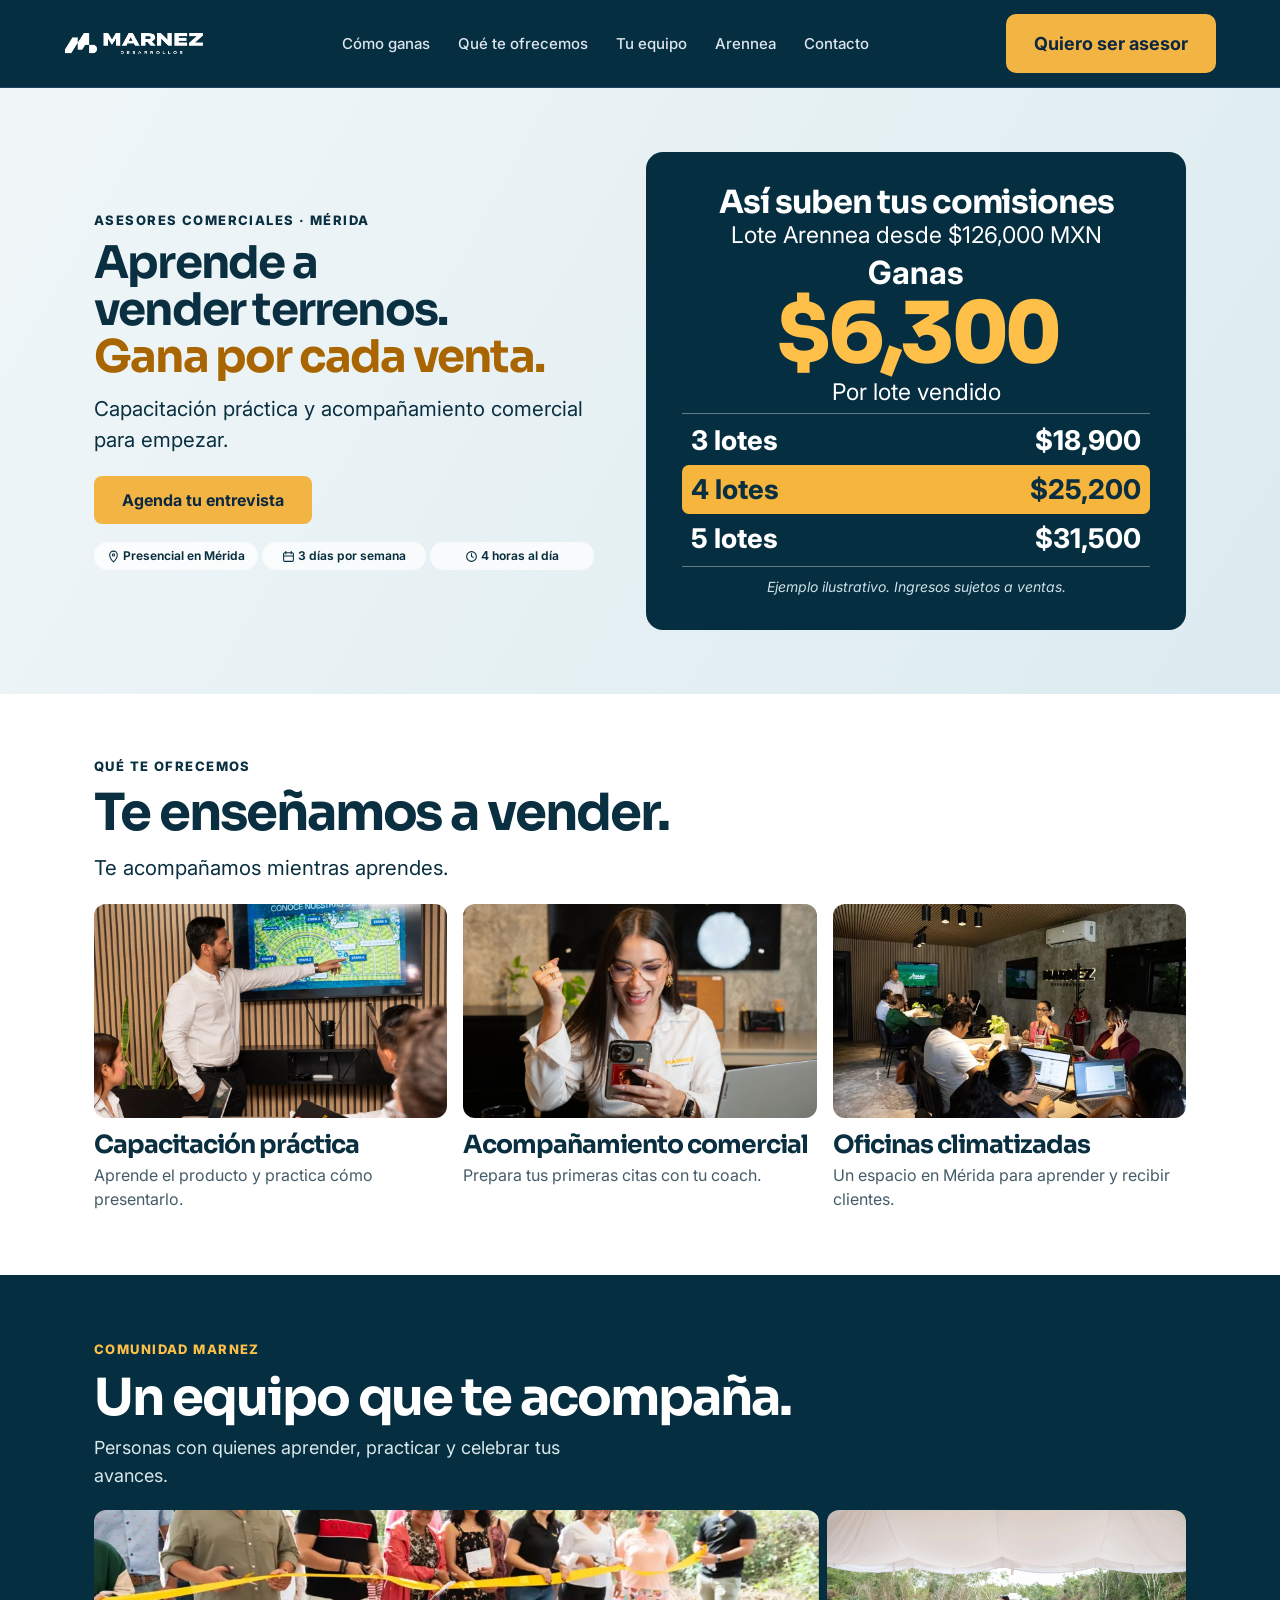
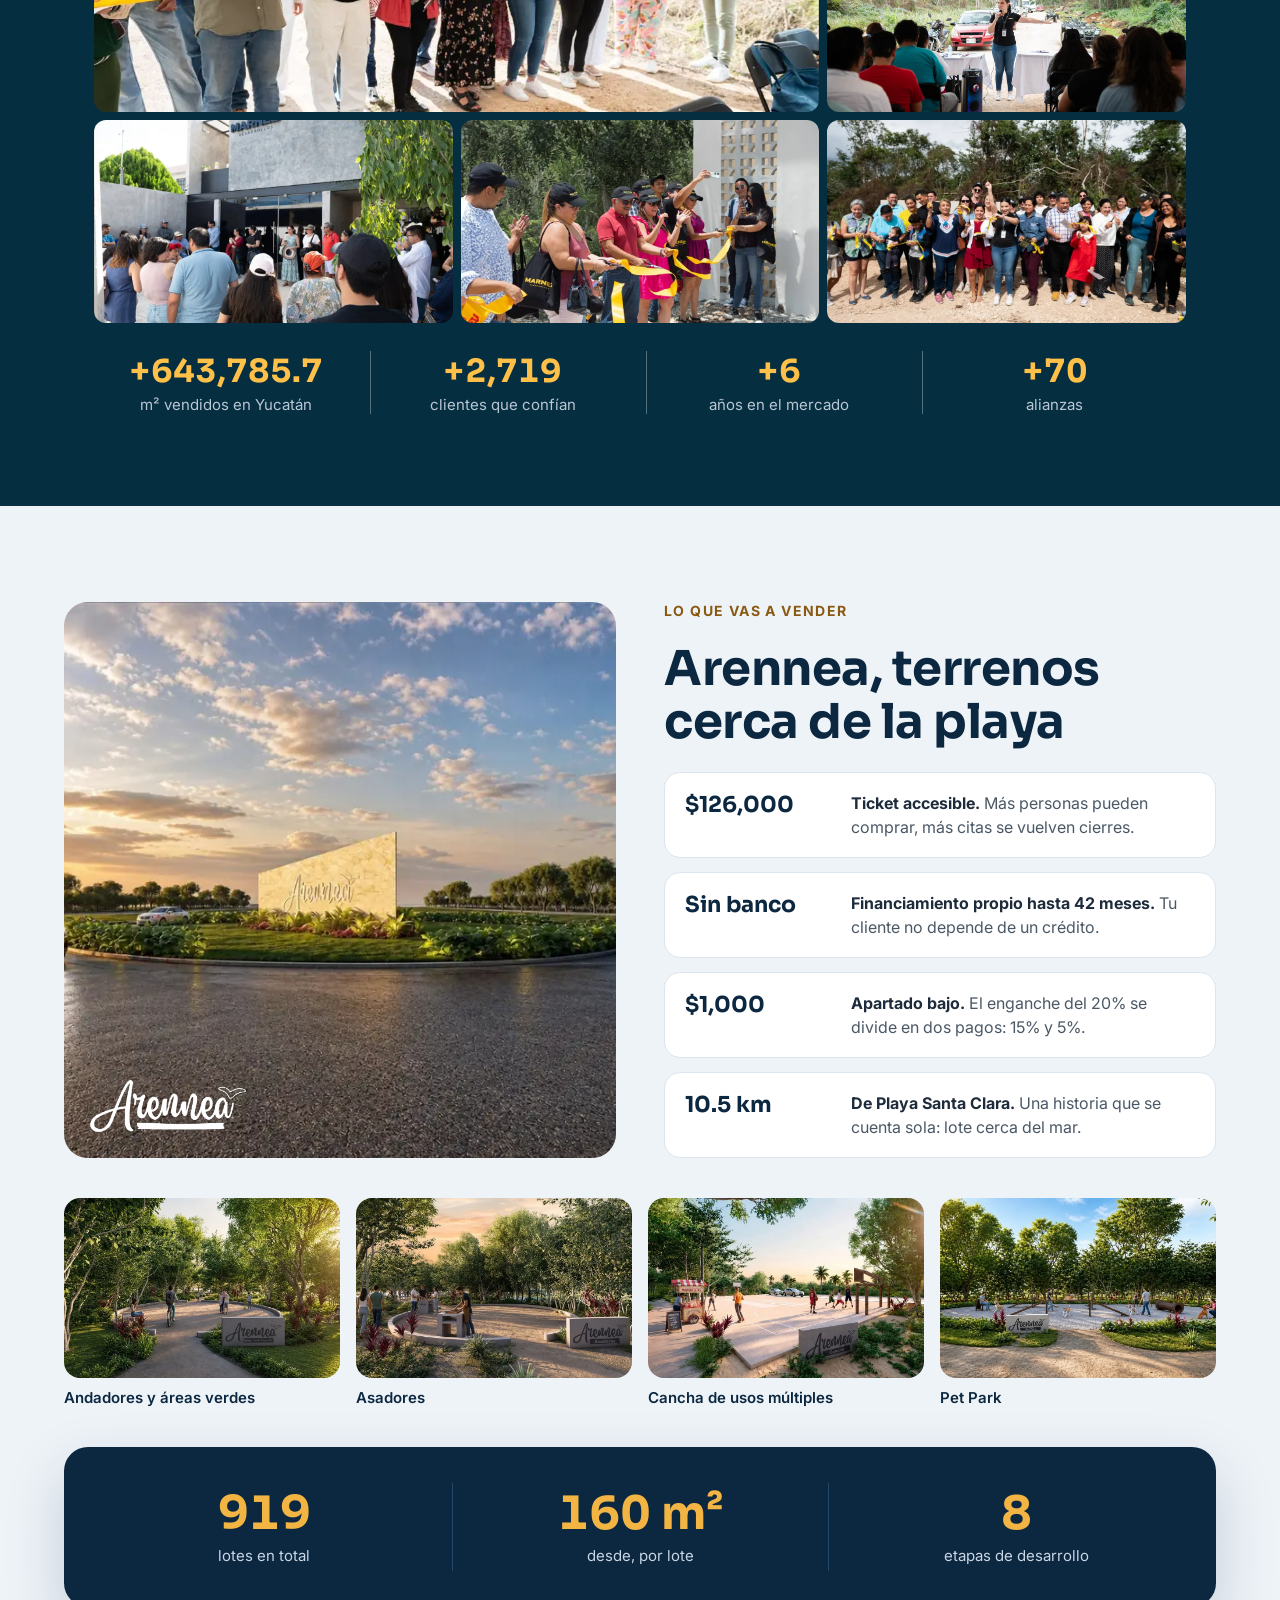
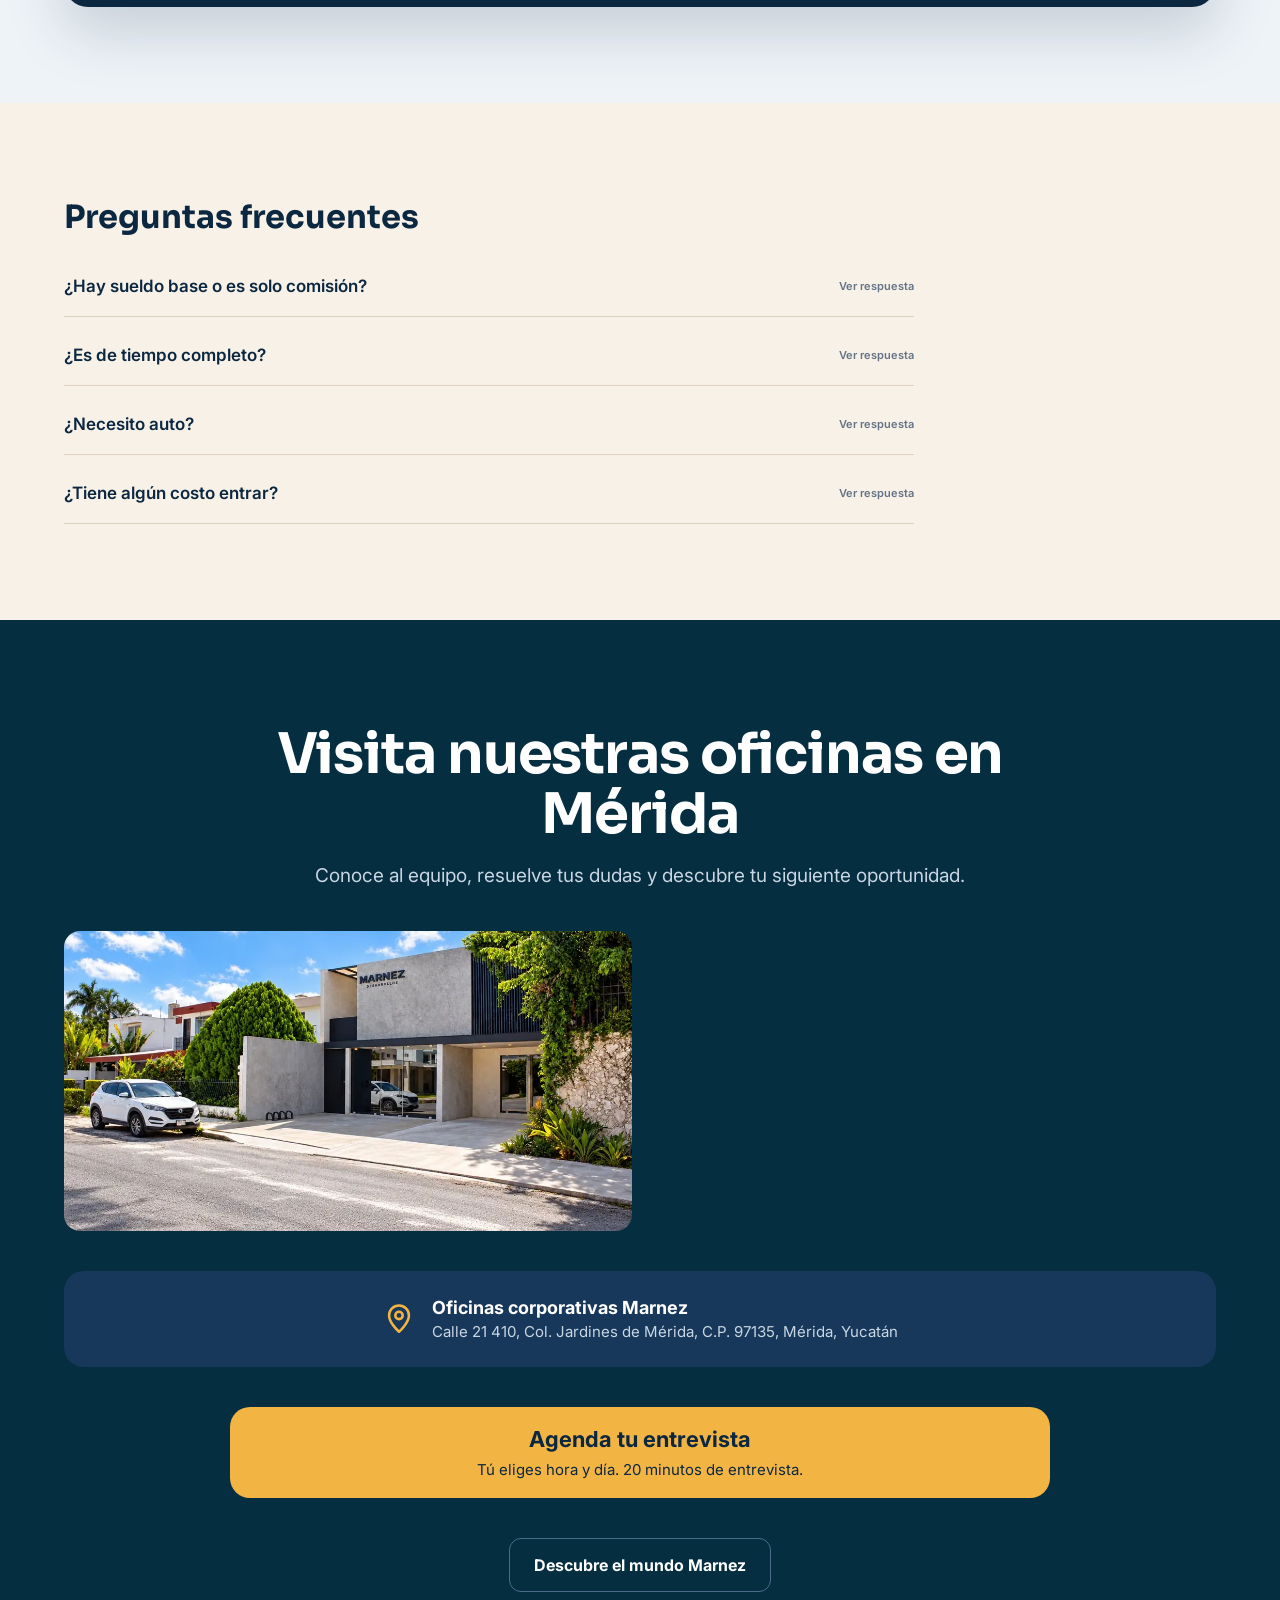
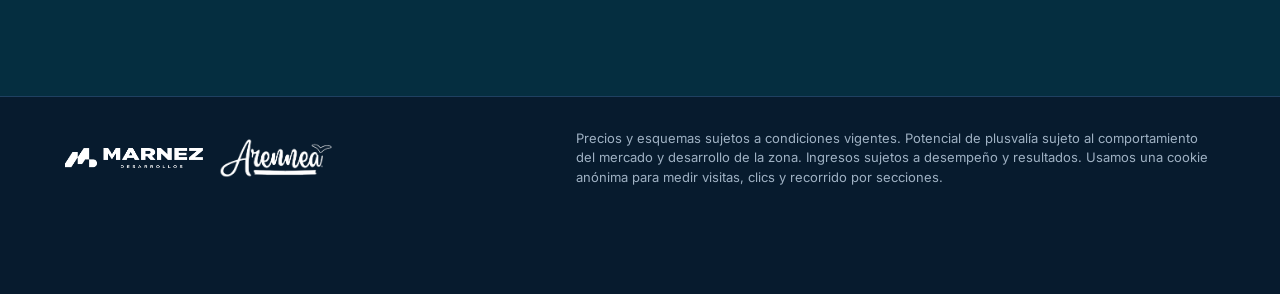
==== commit 127d36e7: "V11" ====
--- a/public/index.html
+++ b/public/index.html
@@ -6,7 +6,7 @@
 
 
 
-<link rel="stylesheet" href="styles.css?v=20261104-equipo"><meta name="description" content="Crece como asesor inmobiliario con Marnez y Arennea. Capacitación, acompañamiento e ingresos por resultados. Agenda tu entrevista." data-copy-meta="v4-copy-002"></head>
+<link rel="stylesheet" href="styles.css?v=20261104-cifras"><meta name="description" content="Crece como asesor inmobiliario con Marnez y Arennea. Capacitación, acompañamiento e ingresos por resultados. Agenda tu entrevista." data-copy-meta="v4-copy-002"></head>
 <body>
 
 
@@ -75,7 +75,6 @@
 <div class="fact"><strong><site-copy data-copy="arennea-dato-1">919</site-copy></strong><span><site-copy data-copy="arennea-dato-1-txt">lotes en total</site-copy></span></div>
 <div class="fact"><strong><site-copy data-copy="arennea-dato-2">160 m²</site-copy></strong><span><site-copy data-copy="arennea-dato-2-txt">desde, por lote</site-copy></span></div>
 <div class="fact"><strong><site-copy data-copy="arennea-dato-3">8</site-copy></strong><span><site-copy data-copy="arennea-dato-3-txt">etapas de desarrollo</site-copy></span></div>
-<div class="fact"><strong><site-copy data-copy="arennea-dato-4">26,000 m²</site-copy></strong><span><site-copy data-copy="arennea-dato-4-txt">de áreas verdes</site-copy></span></div>
 </div>
 </div>
 </section>
--- a/public/styles.css
+++ b/public/styles.css
@@ -32,12 +32,17 @@
 /* Título con jornada incluida */
 .title-accent{display:block;color:#8A5A12}
 /* Arennea · cifras */
-.facts-strip{display:grid;grid-template-columns:repeat(4,minmax(0,1fr));background:#0C2740;border-radius:24px;padding:36px 12px;box-shadow:0 24px 60px rgba(12,39,64,.18)}
+.facts-strip{display:grid;grid-template-columns:repeat(3,minmax(0,1fr));background:#0C2740;border-radius:24px;padding:36px 12px;box-shadow:0 24px 60px rgba(12,39,64,.18)}
 .fact{display:flex;flex-direction:column;align-items:center;text-align:center;gap:8px;padding:6px 16px}
 .fact+.fact{border-left:1px solid #24476A}
 .fact strong{font-family:Sora,sans-serif;font-size:clamp(28px,3.6vw,46px);line-height:1.05;color:#F2B544;font-variant-numeric:tabular-nums;white-space:nowrap}
 .fact span{font-size:15px;color:#C9D6E3}
-@media(max-width:700px){.facts-strip{grid-template-columns:repeat(2,minmax(0,1fr));padding:20px 8px;row-gap:22px;border-radius:20px}.fact:nth-child(3){border-left:0}.fact:nth-child(n+3){border-top:1px solid #24476A;padding-top:22px}.fact+.fact{border-left:1px solid #24476A}.fact:nth-child(3){border-left:0}.fact strong{font-size:26px}}
+@media(max-width:700px){
+  #arennea .facts-strip{grid-template-columns:repeat(3,minmax(0,1fr))!important;padding:20px 4px;border-radius:20px;gap:0}
+  .facts-strip .fact{min-width:0;padding:4px 3px}
+  .facts-strip .fact strong{font-size:clamp(17px,5.4vw,28px)}
+  .facts-strip .fact span{font-size:clamp(11px,3vw,14px);line-height:1.25}
+}
 /* Contacto */
 .address-card{display:flex;justify-content:center;width:100%;background:#17385A;border-radius:20px;padding:26px 32px}
 #faq details{border-bottom-color:#DDD2BE}
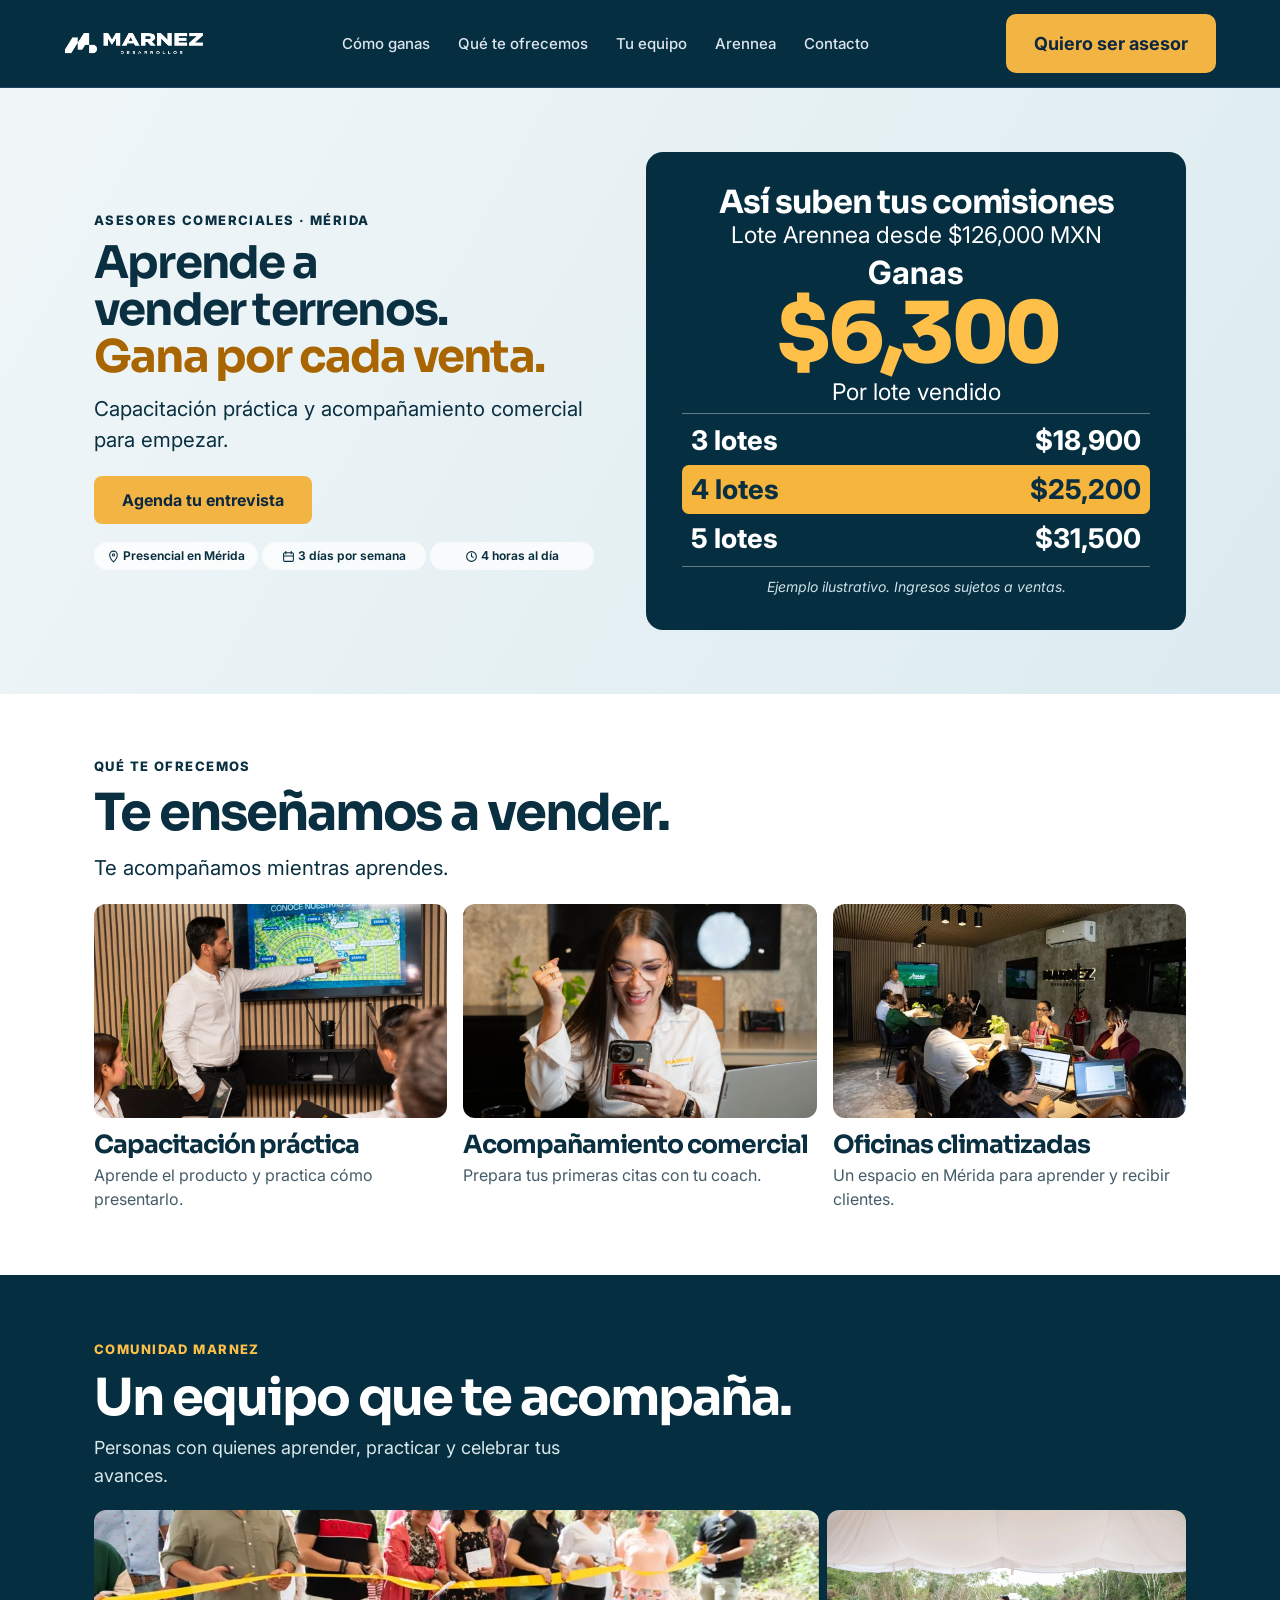
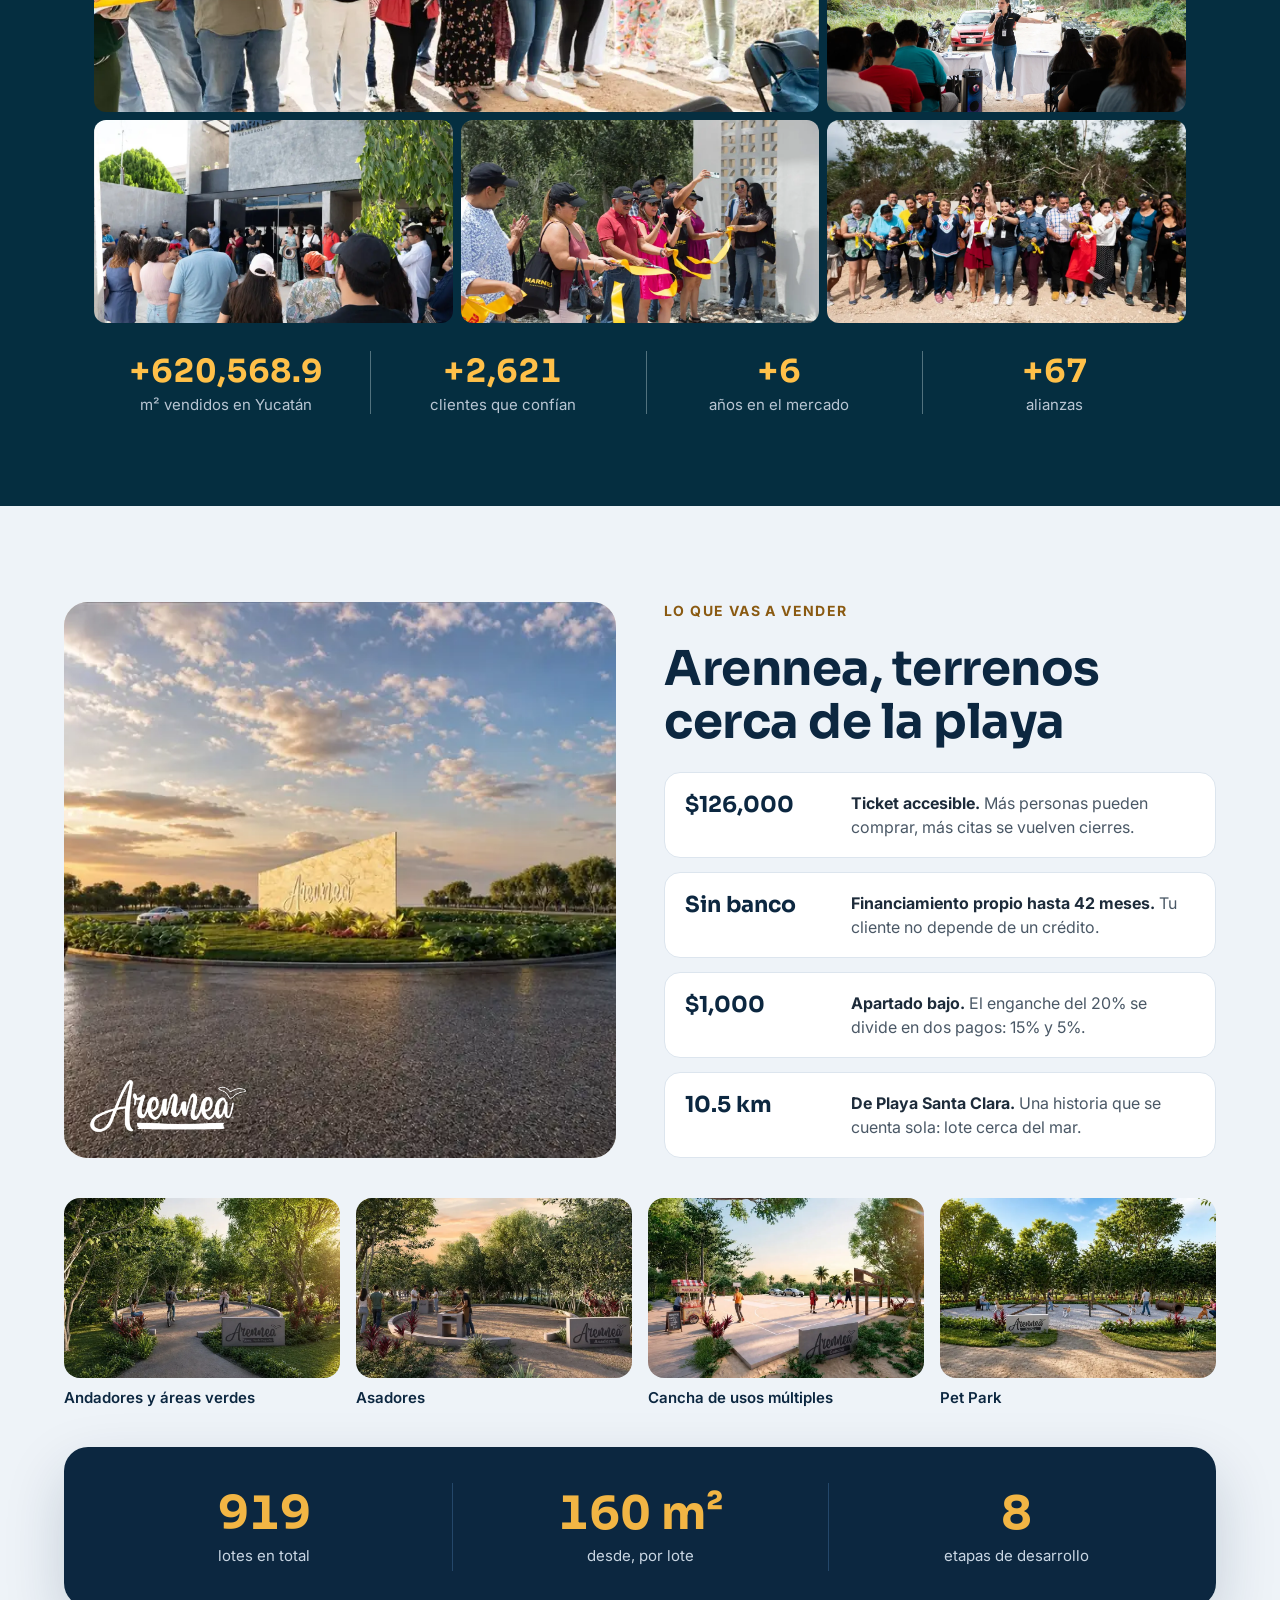
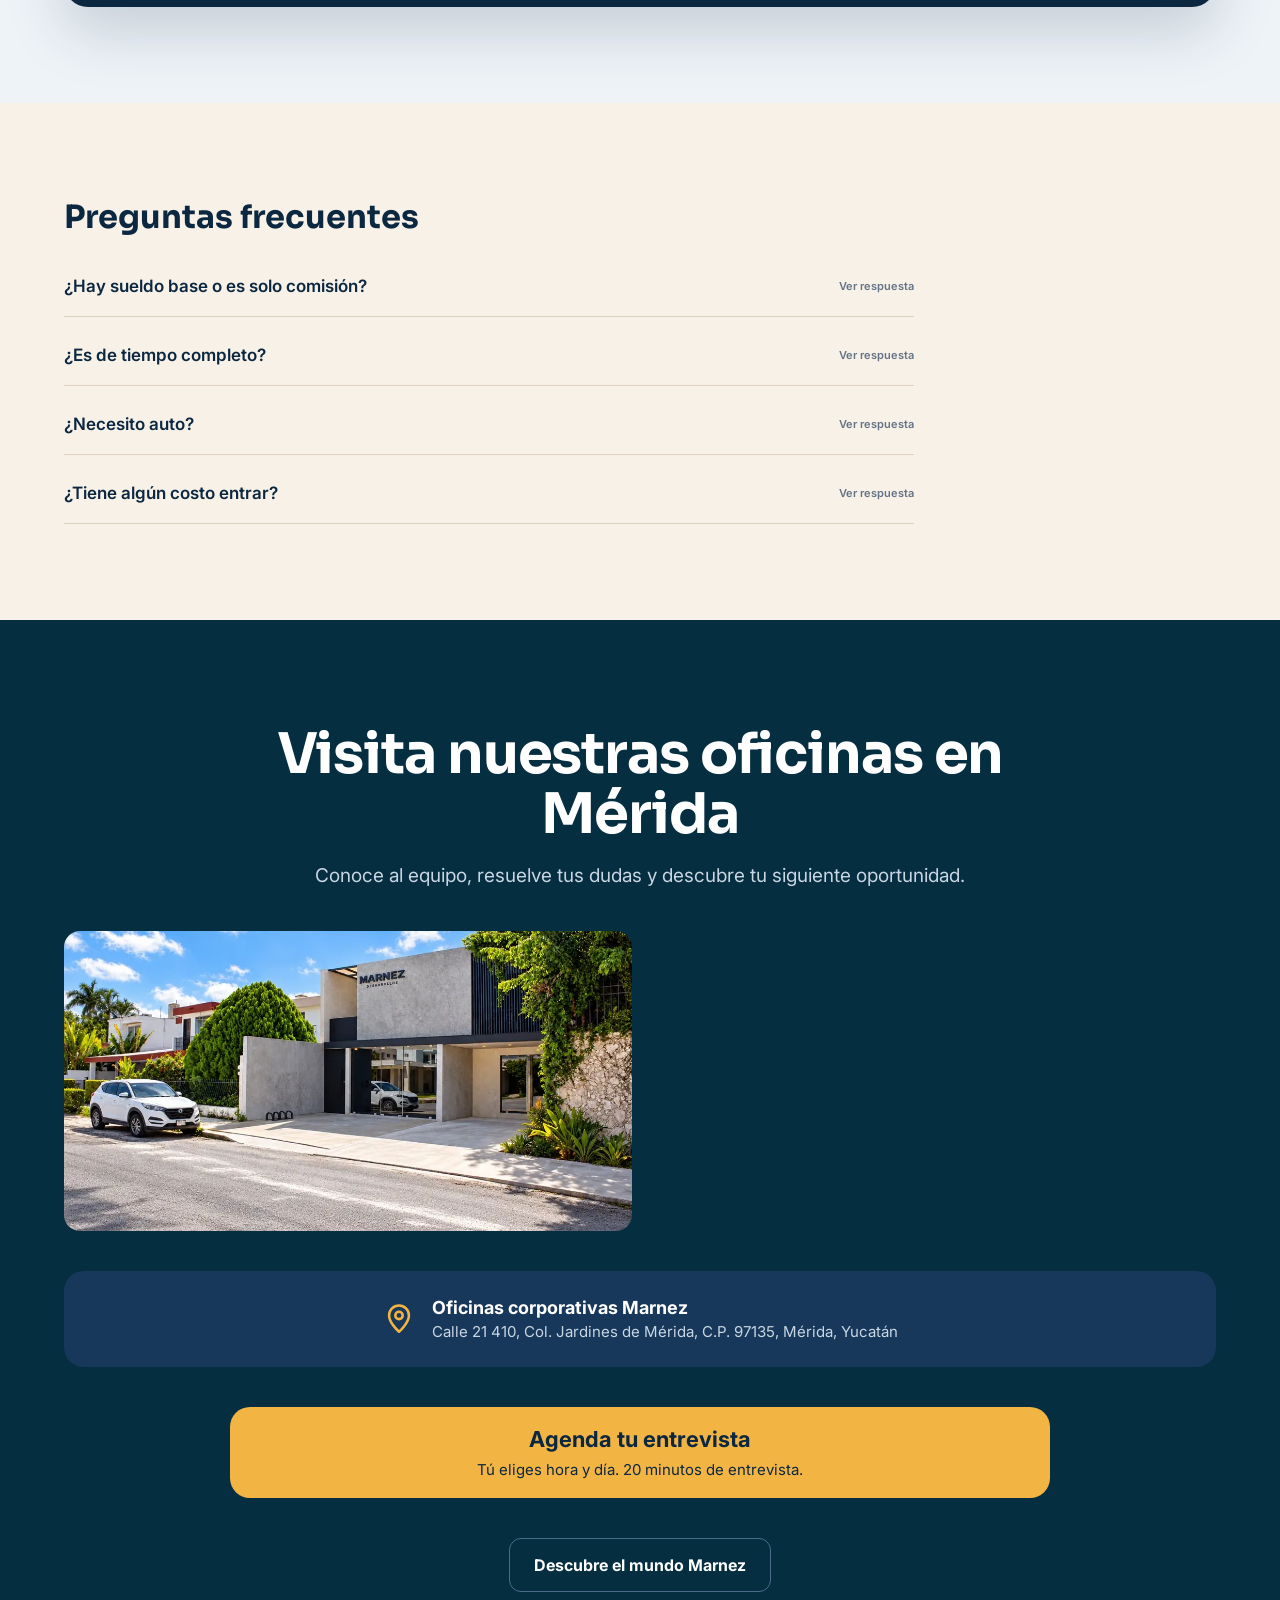
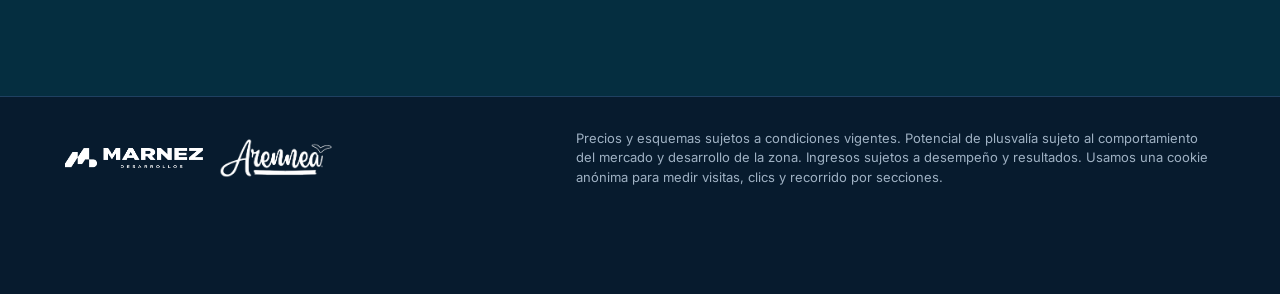
==== commit b12bbab4: "V12" ====
--- a/public/index.html
+++ b/public/index.html
@@ -6,7 +6,7 @@
 
 
 
-<link rel="stylesheet" href="styles.css?v=20261104-cifras"><meta name="description" content="Crece como asesor inmobiliario con Marnez y Arennea. Capacitación, acompañamiento e ingresos por resultados. Agenda tu entrevista." data-copy-meta="v4-copy-002"></head>
+<link rel="stylesheet" href="styles.css?v=20261104-comision-movil"><meta name="description" content="Crece como asesor inmobiliario con Marnez y Arennea. Capacitación, acompañamiento e ingresos por resultados. Agenda tu entrevista." data-copy-meta="v4-copy-002"></head>
 <body>
 
 
--- a/public/styles.css
+++ b/public/styles.css
@@ -89,3 +89,7 @@
   #inicio .chips svg{flex:none;width:13px;height:13px}
   #inicio .chips site-copy{display:block;min-width:0}
 }
+
+@media (max-width:700px){
+  #inicio #ganancias .rate{font-size:clamp(52px,19cqw,84px)!important}
+}
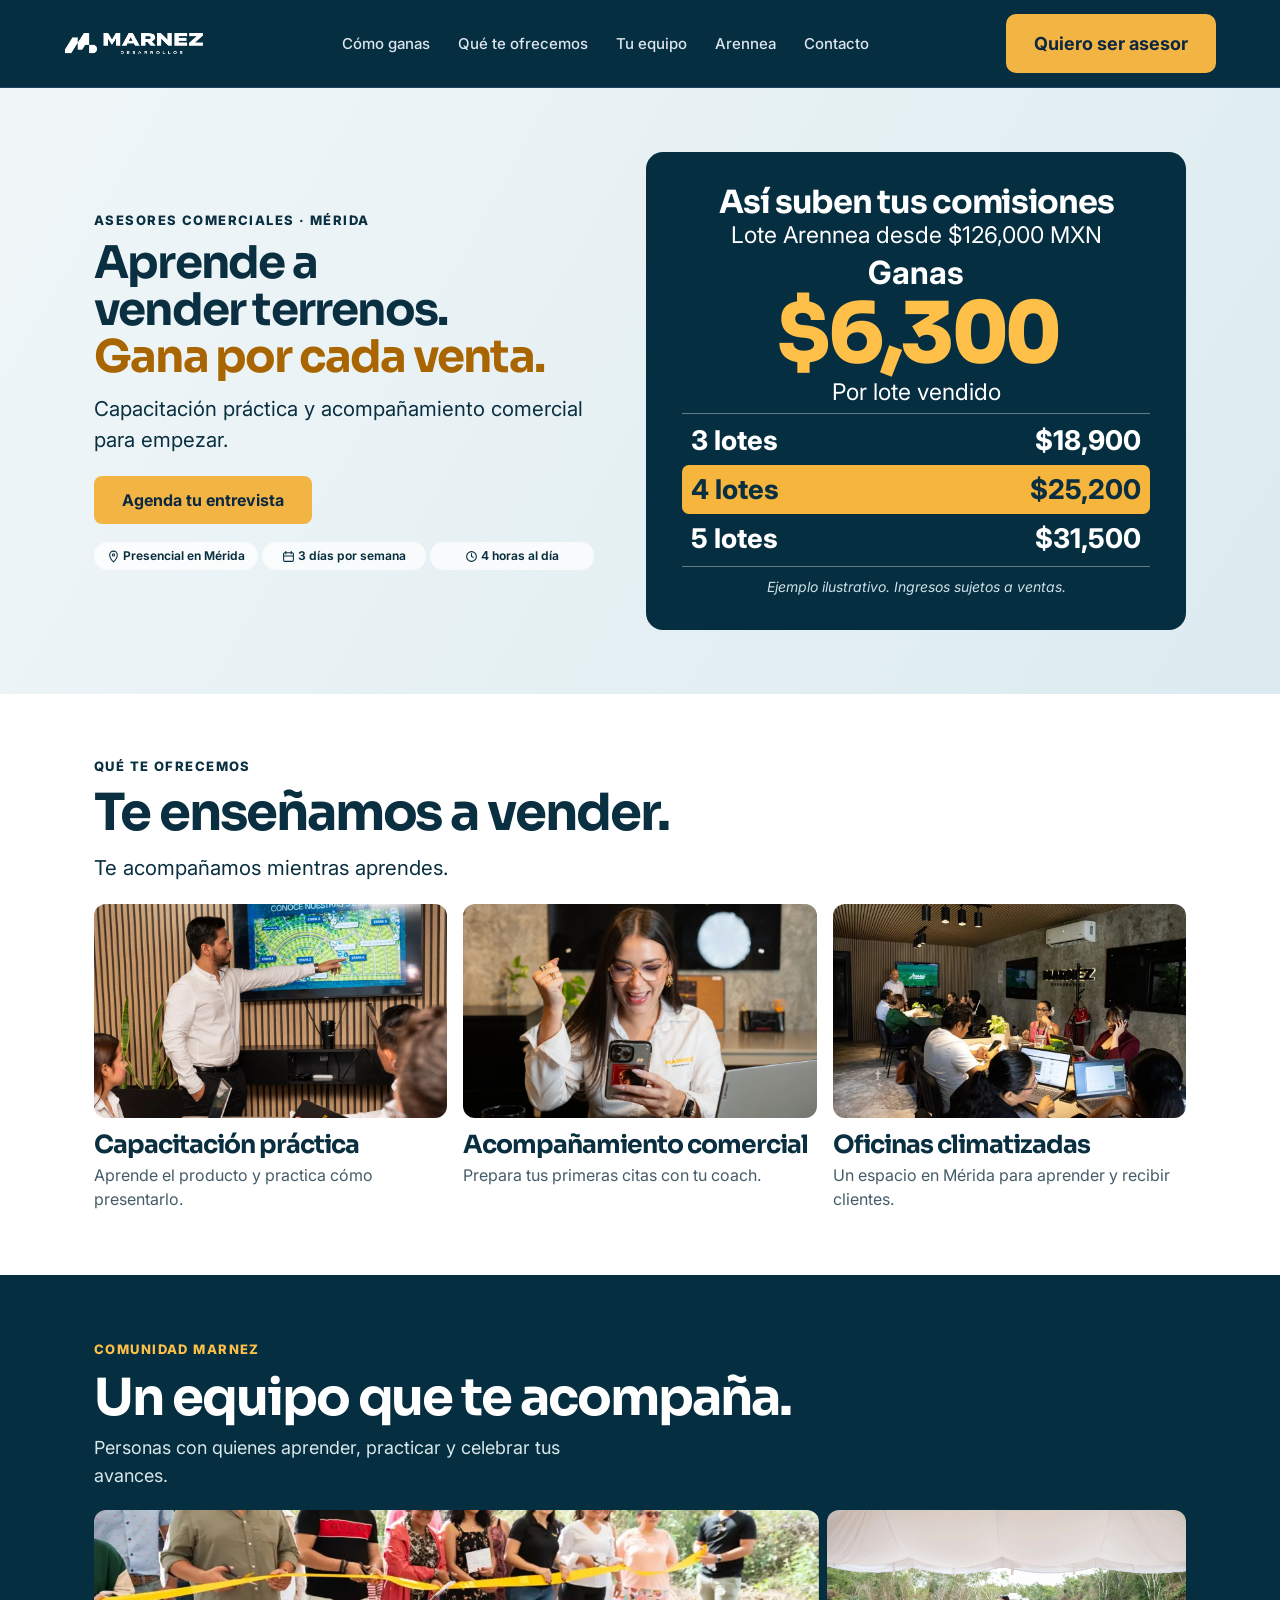
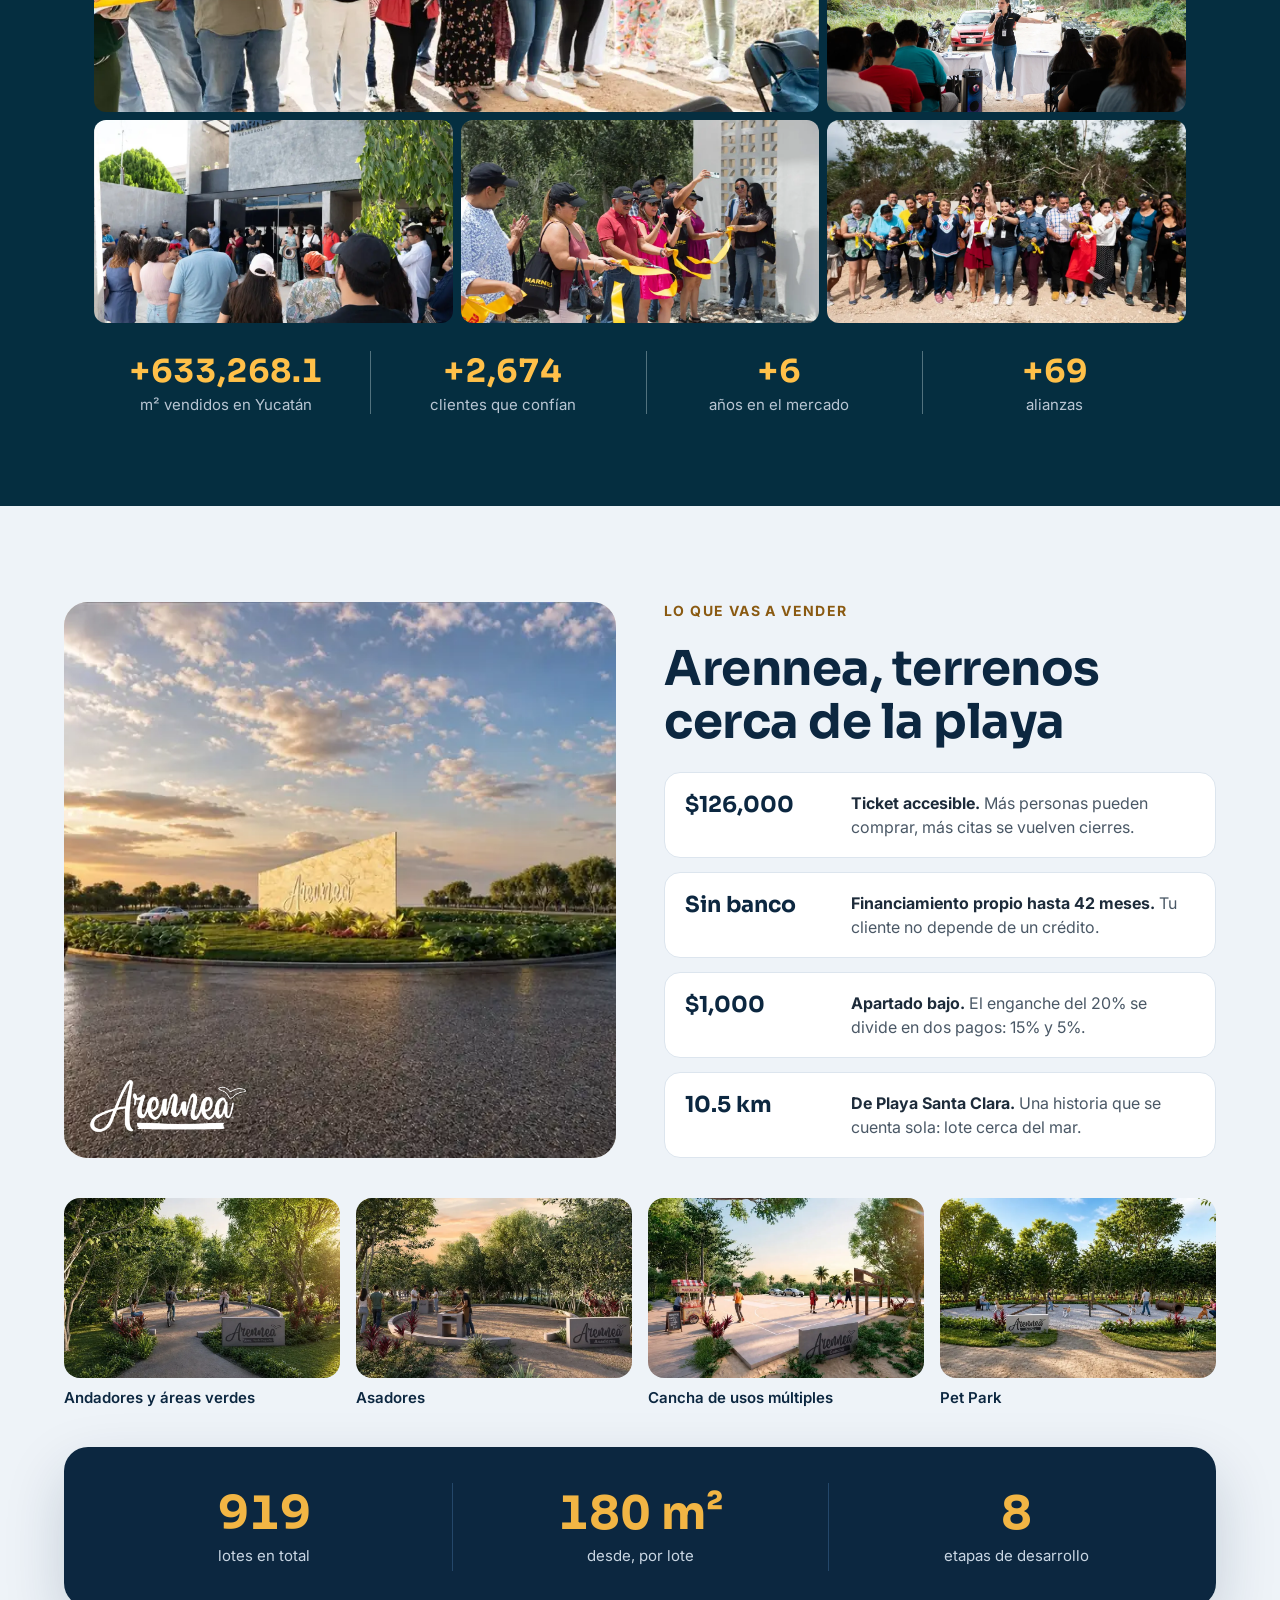
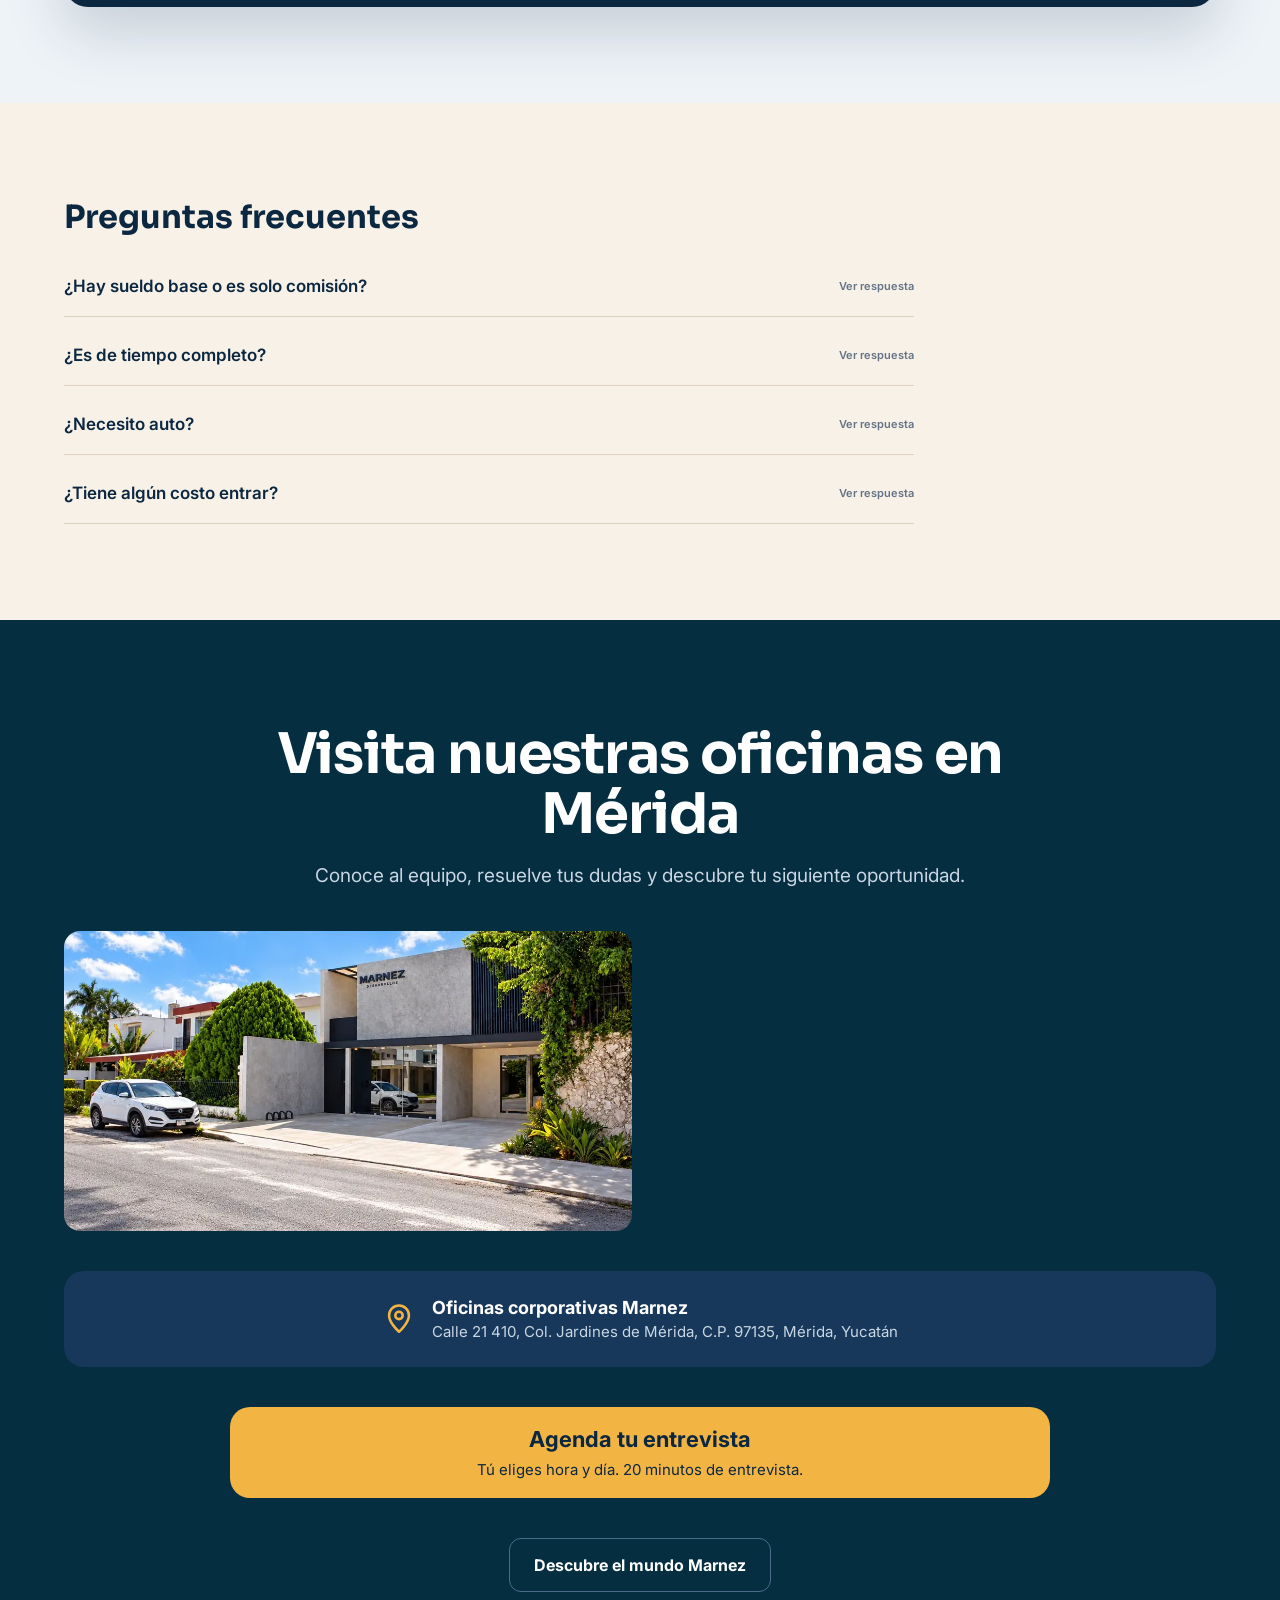
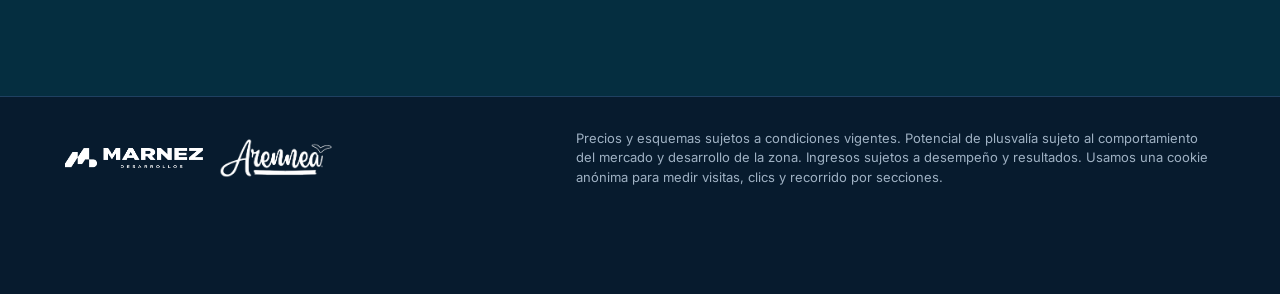
==== commit 8c03adfc: "Actualizar dimensiones de lotes Arennea de 160 a 180 m²" ====
--- a/public/index.html
+++ b/public/index.html
@@ -73,7 +73,7 @@
 </div>
 <div class="facts-strip">
 <div class="fact"><strong><site-copy data-copy="arennea-dato-1">919</site-copy></strong><span><site-copy data-copy="arennea-dato-1-txt">lotes en total</site-copy></span></div>
-<div class="fact"><strong><site-copy data-copy="arennea-dato-2">160 m²</site-copy></strong><span><site-copy data-copy="arennea-dato-2-txt">desde, por lote</site-copy></span></div>
+<div class="fact"><strong><site-copy data-copy="arennea-dato-2">180 m²</site-copy></strong><span><site-copy data-copy="arennea-dato-2-txt">desde, por lote</site-copy></span></div>
 <div class="fact"><strong><site-copy data-copy="arennea-dato-3">8</site-copy></strong><span><site-copy data-copy="arennea-dato-3-txt">etapas de desarrollo</site-copy></span></div>
 </div>
 </div>
